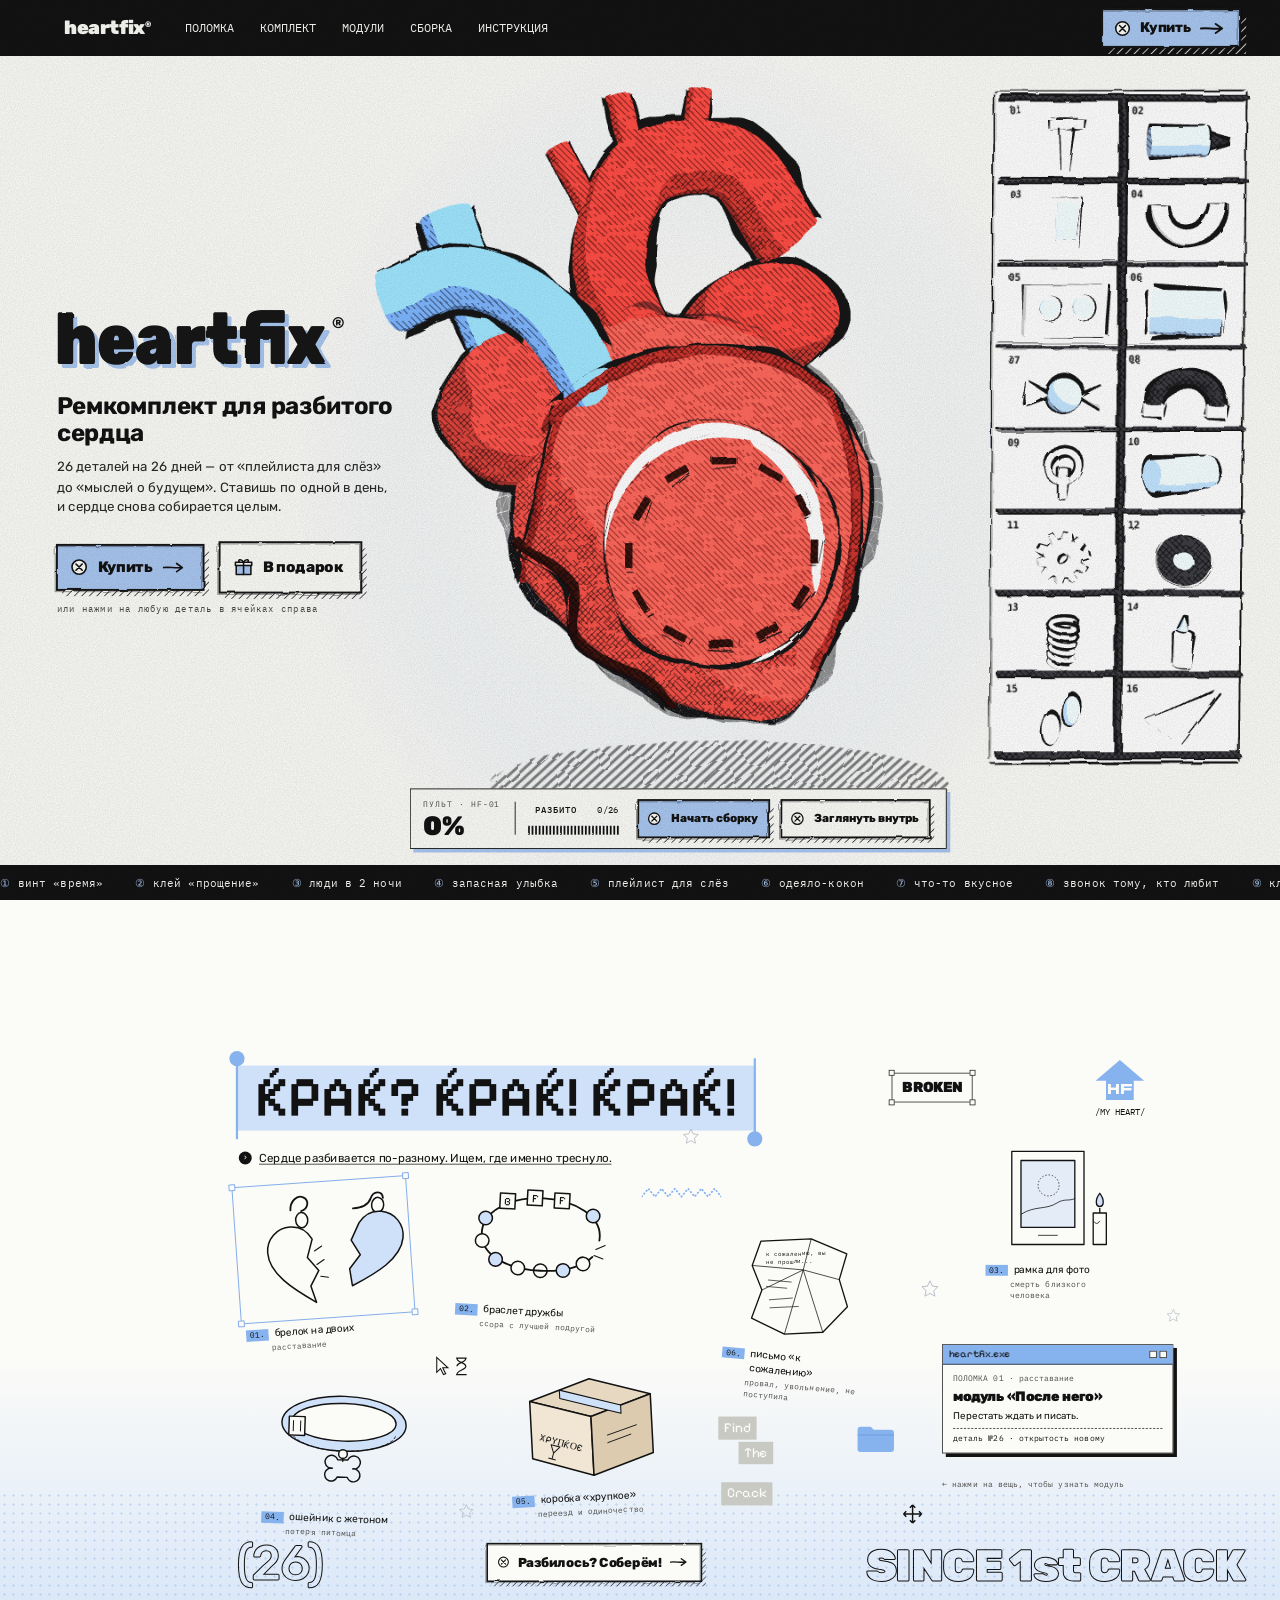
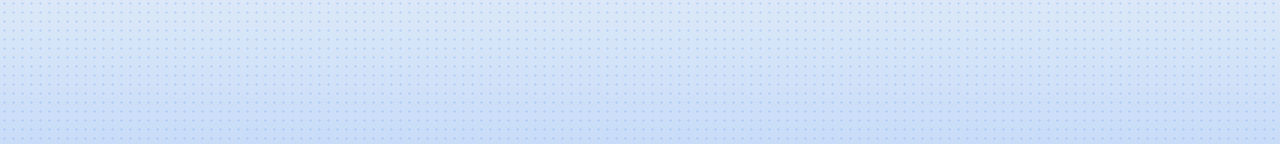
==== index.html @ 94ce7b23 "1 экран | 1.0 правки" ====
<!doctype html>
<html lang="ru">
<head>
<meta charset="utf-8">
<meta name="viewport" content="width=device-width, initial-scale=1">
<title>heartfix HF-01 — ремкомплект для разбитого сердца</title>
<meta name="description" content="heartfix HF-01 — ремкомплект для разбитого сердца: 26 деталей на 26 дней.">
<link rel="preconnect" href="https://fonts.googleapis.com">
<link href="https://fonts.googleapis.com/css2?family=Dela+Gothic+One&family=Rubik:wght@400;500;700;800;900&family=Pixelify+Sans:wght@400;600&family=IBM+Plex+Mono:ital,wght@0,400;0,500;1,400&family=Inter+Tight:wght@400;500;600&family=Caveat:wght@600&display=swap" rel="stylesheet">
<link rel="stylesheet" href="css/style.css">
</head>
<body>
<div id="app">
<div id="hf-root" style="background:#A9C7F1;color:#121212;font-family:'Rubik',system-ui,sans-serif;font-size:15px;line-height:1.45;position:relative">
<svg width="0" height="0" style="position:absolute" aria-hidden="true"><defs><pattern id="hatchB" width="6" height="6" patternUnits="userSpaceOnUse" patternTransform="rotate(45)"><path d="M0 0 V6" stroke="#121212" stroke-width="1.6"/></pattern><pattern id="hatchW" width="6" height="6" patternUnits="userSpaceOnUse" patternTransform="rotate(45)"><path d="M0 0 V6" stroke="#FBFBF8" stroke-width="1.6"/></pattern><filter id="wobB" x="-10%" y="-30%" width="120%" height="160%"><feTurbulence type="fractalNoise" baseFrequency=".05" numOctaves="2" seed="3"/><feDisplacementMap in="SourceGraphic" scale="3"/></filter><filter id="wobC" x="-10%" y="-30%" width="120%" height="160%"><feTurbulence type="fractalNoise" baseFrequency=".06" numOctaves="2" seed="11"/><feDisplacementMap in="SourceGraphic" scale="4"/></filter></defs></svg>

<svg style="position:fixed;inset:0;width:100%;height:100%;pointer-events:none;z-index:60;mix-blend-mode:multiply;opacity:.13" aria-hidden="true"><filter id="grain"><feTurbulence type="fractalNoise" baseFrequency=".85" numOctaves="3" stitchTiles="stitch"/><feColorMatrix values="0 0 0 0 0  0 0 0 0 0  0 0 0 0 0  0 0 0 .9 0"/></filter><rect width="100%" height="100%" filter="url(#grain)"/></svg>

<div class="wheel" data-bt-style="[[wheelBox]]">
<div style="position:absolute;left:-88px;top:102px;width:176px;height:176px;border-radius:50%;border:1.5px solid #121212;background:#FBFBF8"></div>
<div class="dg" style="position:absolute;left:0;top:102px;width:88px;height:176px;display:flex;align-items:center;justify-content:center;font-size:38px;letter-spacing:-0.03em"><span data-text="curNum"></span></div>
<template data-for="wheel" data-as="w"><a class="wl" data-bt-href="[[w.href]]" data-bt-style="[[w.style]]"><span data-text="w.label"></span></a></template>
</div>

<div>

<header style="position:sticky;top:0;z-index:40;background:#121212;color:#FBFBF8;height:56px">
<div style="padding:0 40px 0 64px;height:56px;display:flex;align-items:center;gap:34px" class="mono">
<a href="#ch-00" class="dg" style="color:#FBFBF8;font-size:19px;text-decoration:none;letter-spacing:-0.02em">heartfix<sup style="font-size:8px">®</sup></a>
<nav style="display:flex;gap:26px;flex-wrap:wrap;flex:1;font-size:12px;text-transform:uppercase">
<a href="#ch-01" style="color:#FBFBF8;text-decoration:none">Поломка</a><a href="#ch-01" style="color:#FBFBF8;text-decoration:none">Комплект</a><a href="#ch-01" style="color:#FBFBF8;text-decoration:none">Модули</a><a href="#ch-01" style="color:#FBFBF8;text-decoration:none">Сборка</a><a href="#ch-01" style="color:#FBFBF8;text-decoration:none">Инструкция</a>
</nav>
<a href="#ch-00" class="sk" style="padding:7px 16px 7px 12px;font-size:14px;min-height:38px;gap:9px"><svg class="bg" aria-hidden="true"><rect class="shd" x="6" y="7" width="100%" height="100%" fill="url(#hatchW)"/><rect x="0" y="0" width="100%" height="100%" fill="#A9C7F1" stroke="#121212" stroke-width="2.2" filter="url(#wobB)"/><rect x="-2" y="2" width="100%" height="100%" fill="none" stroke="#121212" stroke-width="1" opacity=".45" filter="url(#wobC)"/></svg><svg class="scr" viewBox="0 0 20 20" width="17" height="17" aria-hidden="true"><circle cx="10" cy="10" r="8" fill="#FBFBF8" stroke="#121212" stroke-width="1.8"/><path d="M6.5 6.5 L13.5 13.5 M13.5 6.5 L6.5 13.5" stroke="#121212" stroke-width="1.8" stroke-linecap="round"/></svg><span>Купить</span><svg class="ar" viewBox="0 0 26 14" width="24" height="13" aria-hidden="true"><path d="M1 7 C8 6 15 8 23 7 M17 2 L24 7 L17 12" fill="none" stroke="#121212" stroke-width="2" stroke-linecap="round" stroke-linejoin="round"/></svg></a>
</div>
</header>

<section id="ch-00" data-bt-style="[[heroStyle]]">
<div data-bt-style="[[stageStyle]]">
<div data-bt-style="[[boxStyle]]">
<div data-bt-style="[[sheetStyle]]">
<div style="position:absolute;inset:0;background:radial-gradient(ellipse 30% 52% at 53% 50%,rgba(169,199,241,.35),rgba(169,199,241,0) 100%);pointer-events:none" aria-hidden="true"></div>
<div style="position:absolute;inset:0;background-image:radial-gradient(rgba(110,159,230,.3) 1px,transparent 1.3px);background-size:10px 10px;-webkit-mask-image:radial-gradient(ellipse 26% 42% at 53% 48%,#000,transparent);mask-image:radial-gradient(ellipse 26% 42% at 53% 48%,#000,transparent);pointer-events:none" aria-hidden="true"></div>




<div style="position:absolute;inset:0;background:radial-gradient(ellipse 26% 44% at 53% 48%,rgba(251,251,248,1) 0%,rgba(251,251,248,.9) 50%,rgba(251,251,248,0) 100%);pointer-events:none;z-index:1" aria-hidden="true"></div>
<svg width="0" height="0" style="position:absolute" aria-hidden="true"><filter id="wob3"><feTurbulence type="fractalNoise" baseFrequency=".03" numOctaves="2" seed="7"/><feDisplacementMap in="SourceGraphic" scale="4"/></filter></svg>
<canvas id="hf3d" role="img" aria-label="3D-модель сердца heartfix в стиле карандашного скетча: при прокрутке части и детали собираются в целое сердце" data-bt-style="[[canvasStyle]]"></canvas>


<div data-bt-style="[[leftStyle]]">
<svg class="beatw" viewBox="0 0 430 104" style="display:block;width:340px;height:82px;overflow:visible;margin-left:-3px" role="img" aria-label="heartfix">
<defs><filter id="boil" x="-6%" y="-25%" width="112%" height="150%"><feTurbulence type="fractalNoise" baseFrequency=".035" numOctaves="2" seed="1"><animate attributeName="seed" values="1;4;7;2;9" dur=".72s" calcMode="discrete" repeatCount="indefinite"/></feTurbulence><feDisplacementMap in="SourceGraphic" scale="3"/></filter></defs>
<g filter="url(#boil)">
<text x="6" y="92" textLength="388" lengthAdjust="spacingAndGlyphs" font-family="Rubik" font-weight="900" font-size="104" fill="#A9C7F1">heartfix</text>
<text x="0" y="86" textLength="388" lengthAdjust="spacingAndGlyphs" font-family="Rubik" font-weight="900" font-size="104" fill="#121212">heartfix</text>
<text x="396" y="34" font-family="Rubik" font-weight="700" font-size="22" fill="#121212">®</text>
</g>
</svg>
<h1 style="margin:18px 0 0;font-family:'Rubik',sans-serif;font-weight:700;font-size:27px;line-height:1.12;letter-spacing:-0.02em">Ремкомплект для&nbsp;разбитого сердца</h1>
<p style="margin:12px 0 0;font-family:'Rubik',sans-serif;font-weight:400;font-size:15px;line-height:1.5;color:#2A2A28;max-width:380px">26 деталей на&nbsp;26&nbsp;дней&nbsp;— от&nbsp;«плейлиста для&nbsp;слёз» до&nbsp;«мыслей о&nbsp;будущем». Ставишь по&nbsp;одной в&nbsp;день, и&nbsp;сердце снова собирается целым.</p>
<div style="margin-top:28px;display:flex;flex-direction:column;align-items:flex-start;gap:12px"><div style="display:flex;gap:18px;align-items:center"><a href="#ch-01" class="sk" style="font-size:17px;padding:13px 22px 13px 15px;gap:11px"><svg class="bg" aria-hidden="true"><rect class="shd" x="6" y="7" width="100%" height="100%" fill="url(#hatchB)"/><rect x="0" y="0" width="100%" height="100%" fill="#A9C7F1" stroke="#121212" stroke-width="2.2" filter="url(#wobB)"/><rect x="-2" y="2" width="100%" height="100%" fill="none" stroke="#121212" stroke-width="1" opacity=".45" filter="url(#wobC)"/></svg><svg class="scr" viewBox="0 0 20 20" width="20" height="20" aria-hidden="true"><circle cx="10" cy="10" r="8" fill="#FBFBF8" stroke="#121212" stroke-width="1.8"/><path d="M6.5 6.5 L13.5 13.5 M13.5 6.5 L6.5 13.5" stroke="#121212" stroke-width="1.8" stroke-linecap="round"/></svg><span>Купить</span><svg class="ar" viewBox="0 0 26 14" width="24" height="13" aria-hidden="true"><path d="M1 7 C8 6 15 8 23 7 M17 2 L24 7 L17 12" fill="none" stroke="#121212" stroke-width="2" stroke-linecap="round" stroke-linejoin="round"/></svg></a><a href="#ch-10" class="sk" style="font-size:17px;padding:16px 20px 16px 16px;gap:11px"><svg class="bg" aria-hidden="true"><rect class="shd" x="6" y="7" width="100%" height="100%" fill="url(#hatchB)"/><rect x="0" y="0" width="100%" height="100%" fill="#FBFBF8" stroke="#121212" stroke-width="2.2" filter="url(#wobB)"/><rect x="-2" y="2" width="100%" height="100%" fill="none" stroke="#121212" stroke-width="1" opacity=".45" filter="url(#wobC)"/></svg><svg viewBox="0 0 24 24" width="22" height="22" fill="none" stroke="#121212" stroke-width="1.9" stroke-linejoin="round" stroke-linecap="round" aria-hidden="true"><rect x="3" y="9" width="18" height="12" fill="#A9C7F1"/><rect x="2" y="6" width="20" height="4" fill="#FBFBF8"/><path d="M12 6 V21"/><path d="M12 6 C9 1 4 3 7 6 M12 6 C15 1 20 3 17 6"/></svg><span>В&nbsp;подарок</span></a></div><span class="mono" style="font-size:10.5px;color:#4C4C47">или нажми на&nbsp;любую деталь в&nbsp;ячейках справа</span></div>
</div>

<div data-bt-style="[[barPos]]">
<div style="display:flex;flex-direction:column;gap:2px;min-width:84px"><span class="mono" style="font-size:9.5px;letter-spacing:.07em;text-transform:uppercase;color:#4C4C47">пульт · HF-01</span><span style="font-family:'Rubik',sans-serif;font-weight:900;font-size:30px;line-height:1;letter-spacing:-0.03em"><span data-text="pct"></span></span></div>
<div style="display:flex;flex-direction:column;gap:6px;padding-left:14px;border-left:1.3px solid #121212"><div style="display:flex;justify-content:space-between;align-items:center;gap:10px"><span class="mono" data-bt-style="[[stWord]];font-size:10px"><span data-text="status"></span></span><span class="mono" style="font-size:10px"><span data-text="count"></span>/26</span></div><div style="display:flex;gap:2px"><template data-for="segs" data-as="g"><span data-bt-style="[[g]]"></span></template></div></div>
<div style="display:flex;gap:14px;padding-left:6px"><template data-if="showAsm"><button class="sk" data-bt-onclick="[[toggleAsm]]" style="border:0;background:none;font-size:13px;padding:8px 12px 8px 10px;min-height:42px;white-space:nowrap;"><svg class="bg" aria-hidden="true"><rect class="shd" x="5" y="6" width="100%" height="100%" fill="url(#hatchB)"/><rect x="0" y="0" width="100%" height="100%" fill="#A9C7F1" stroke="#121212" stroke-width="2" filter="url(#wobB)"/><rect x="-2" y="2" width="100%" height="100%" fill="none" stroke="#121212" stroke-width="1" opacity=".45" filter="url(#wobC)"/></svg><svg class="scr" viewBox="0 0 20 20" width="16" height="16" aria-hidden="true"><circle cx="10" cy="10" r="8" fill="#FBFBF8" stroke="#121212" stroke-width="1.8"/><path d="M6.5 6.5 L13.5 13.5 M13.5 6.5 L6.5 13.5" stroke="#121212" stroke-width="1.8" stroke-linecap="round"/></svg><span><span data-text="asmLabel"></span></span></button></template><button class="sk" data-bt-onclick="[[toggleInsp]]" style="border:0;background:none;font-size:13px;padding:8px 12px 8px 10px;min-height:42px;white-space:nowrap;"><svg class="bg" aria-hidden="true"><rect class="shd" x="5" y="6" width="100%" height="100%" fill="url(#hatchB)"/><rect x="0" y="0" width="100%" height="100%" fill="#FBFBF8" stroke="#121212" stroke-width="2" filter="url(#wobB)"/><rect x="-2" y="2" width="100%" height="100%" fill="none" stroke="#121212" stroke-width="1" opacity=".45" filter="url(#wobC)"/></svg><svg class="scr" viewBox="0 0 20 20" width="16" height="16" aria-hidden="true"><circle cx="10" cy="10" r="8" fill="#FBFBF8" stroke="#121212" stroke-width="1.8"/><path d="M6.5 6.5 L13.5 13.5 M13.5 6.5 L6.5 13.5" stroke="#121212" stroke-width="1.8" stroke-linecap="round"/></svg><span><span data-text="inspLabel"></span></span></button></div>
</div>

<div data-bt-style="[[popStyle]]" role="dialog" data-bt-aria-label="Деталь [[sel.n]]">
<div style="display:flex;justify-content:space-between;align-items:center;background:#A9C7F1;border-bottom:1.5px solid #121212;padding:5px 6px 5px 12px">
<span class="mono" style="font-size:11px;letter-spacing:.04em">heartfix.exe — деталь <span data-text="sel.n"></span></span>
<button data-bt-onclick="[[closePop]]" aria-label="Закрыть окно" style="width:30px;height:30px;border:1.5px solid #121212;background:#FBFBF8;font-family:'IBM Plex Mono',monospace;font-size:15px;line-height:1;cursor:pointer;color:#121212">✕</button>
</div>
<div style="position:relative;height:230px;background:#F1F4FA;background-image:linear-gradient(#DCE5F3 1px,transparent 1px),linear-gradient(90deg,#DCE5F3 1px,transparent 1px);background-size:16px 16px;border-bottom:1.5px solid #121212">
<canvas id="hfPart" role="img" data-bt-aria-label="[[sel.name]]" style="position:absolute;inset:0;width:100%;height:100%;filter:url(#wob3)"></canvas>
<span class="mono" style="position:absolute;left:10px;bottom:8px;font-size:10px;color:#4C4C47">fig. <span data-text="sel.n"></span></span>
</div>
<div style="padding:14px 16px 16px">
<div style="font-family:'Rubik',sans-serif;font-weight:800;font-size:24px;line-height:1.08;letter-spacing:-0.02em"><span data-text="sel.name"></span></div>
<p style="margin:8px 0 0;font-family:'Rubik',sans-serif;font-size:15px;line-height:1.45"><span data-text="sel.does"></span></p>
<div class="mono" style="margin-top:10px;font-size:11px;color:#4C4C47">→ <span data-text="sel.note"></span></div>
</div>
</div>

<div style="position:absolute;left:0;right:0;bottom:0;height:40px;background:#121212;overflow:hidden;z-index:5" aria-hidden="true">
<div class="tick mono" style="display:flex;gap:36px;white-space:nowrap;color:#FBFBF8;font-size:12.5px;line-height:40px;width:max-content">
<template data-for="ticker" data-as="m"><span><span style="color:#A9C7F1"><span data-text="m.n"></span></span> <span data-text="m.t"></span></span></template>
</div>
</div>
</div>
</div>
</div>
</section>

<section id="ch-01" data-bt-style="[[c1Section]]">
<div style="position:absolute;left:0;right:0;bottom:0;height:45%;background:linear-gradient(180deg,rgba(169,199,241,0),#C8DCF8);pointer-events:none" aria-hidden="true"></div>
<div style="position:absolute;left:0;right:0;bottom:0;height:30%;background-image:radial-gradient(#86B2EE 1px,transparent 1.3px);background-size:9px 9px;opacity:.35;pointer-events:none" aria-hidden="true"></div>
<div data-bt-style="[[c1Box]]">
<div data-bt-style="[[c1Inner]]">

<div data-rv="t" data-bt-class="[[rvT]]" style="position:absolute;left:22px;top:34px;padding:4px 26px 8px;background:#CFE0F9">
<span style="position:absolute;left:0;top:-10px;bottom:-12px;width:3px;background:#86B2EE" aria-hidden="true"></span><span style="position:absolute;left:-9px;top:-20px;width:21px;height:21px;border-radius:50%;background:#86B2EE" aria-hidden="true"></span>
<span style="position:absolute;right:0;top:-10px;bottom:-12px;width:3px;background:#86B2EE" aria-hidden="true"></span><span style="position:absolute;right:-9px;bottom:-22px;width:21px;height:21px;border-radius:50%;background:#86B2EE" aria-hidden="true"></span>
<h2 class="px" style="margin:0;font-weight:600;font-size:78px;line-height:1;letter-spacing:-0.01em;white-space:nowrap">КРАК? КРАК! КРАК!</h2>
</div>
<div data-rv="s" data-bt-class="[[rvS]]" style="position:absolute;left:26px;top:150px;display:flex;align-items:center;gap:10px">
<span style="width:18px;height:18px;border-radius:50%;background:#121212;color:#FBFBF8;display:flex;align-items:center;justify-content:center;font-size:11px" aria-hidden="true">›</span>
<span style="text-decoration:underline;text-underline-offset:3px;font-size:16px">Сердце разбивается по-разному. Ищем, где именно треснуло.</span>
</div>

<div style="position:absolute;left:930px;top:44px;border:1.5px solid #121212;padding:5px 14px;background:#FBFBF8" aria-hidden="true"><span class="dg" style="font-size:20px">BROKEN</span><span style="position:absolute;left:-5px;top:-5px;width:8px;height:8px;border:1.4px solid #121212;background:#FBFBF8"></span><span style="position:absolute;right:-5px;top:-5px;width:8px;height:8px;border:1.4px solid #121212;background:#FBFBF8"></span><span style="position:absolute;left:-5px;bottom:-5px;width:8px;height:8px;border:1.4px solid #121212;background:#FBFBF8"></span><span style="position:absolute;right:-5px;bottom:-5px;width:8px;height:8px;border:1.4px solid #121212;background:#FBFBF8"></span></div>
<div style="position:absolute;left:1210px;top:24px;display:flex;flex-direction:column;align-items:center;gap:6px" aria-hidden="true"><svg viewBox="0 0 60 50" width="72" height="60"><path d="M30 2 L58 26 H46 V48 H14 V26 H2 Z" fill="#86B2EE"/><text x="30" y="41" text-anchor="middle" font-family="Dela Gothic One" font-size="16" fill="#FBFBF8">HF</text></svg><span class="mono" style="font-size:12px">/MY HEART/</span></div>

<div class="px" style="position:absolute;left:690px;top:520px;display:flex;flex-direction:column;align-items:flex-start;gap:3px;font-size:19px;color:#FBFBF8" aria-hidden="true"><span style="background:#C9C9C4;padding:2px 8px">Find</span><span style="background:#C9C9C4;padding:2px 8px;margin-left:28px">The</span><span style="background:#C9C9C4;padding:2px 8px;margin-left:4px;margin-top:22px">Crack</span></div>
<svg viewBox="0 0 60 28" width="62" height="29" style="position:absolute;left:296px;top:436px" aria-hidden="true"><path d="M4 2 L4 22 L9 17 L13 25 L16 24 L12 16 L19 16 Z" fill="#FBFBF8" stroke="#121212" stroke-width="1.4"/><path d="M30 3h14M30 25h14M31 3c0 6 12 6 12 11s-12 5-12 11M43 3c0 6-12 6-12 11" stroke="#121212" stroke-width="1.6" fill="none"/></svg>
<svg viewBox="0 0 120 20" width="110" height="20" style="position:absolute;left:584px;top:200px" aria-hidden="true"><path d="M0 16 L10 4 L20 16 L30 4 L40 16 L50 4 L60 16 L70 4 L80 16 L90 4 L100 16 L110 4 L120 16" fill="none" stroke="#86B2EE" stroke-width="2.6" stroke-dasharray="1 4.5" stroke-linecap="round"/></svg>
<svg viewBox="0 0 24 24" width="30" height="30" style="position:absolute;left:944px;top:640px" fill="none" stroke="#121212" stroke-width="1.6" aria-hidden="true"><path d="M12 2v20M2 12h20M12 2l-3 3M12 2l3 3M12 22l-3-3M12 22l3-3M2 12l3-3M2 12l3 3M22 12l-3-3M22 12l-3 3"/></svg>
<svg viewBox="0 0 40 30" width="56" height="42" style="position:absolute;left:880px;top:530px" aria-hidden="true"><path d="M2 6 C2 4 3 3 5 3 H15 L18 6 H35 C37 6 38 7 38 9 V25 C38 27 37 28 35 28 H5 C3 28 2 27 2 25 Z" fill="#86B2EE"/><path d="M2 11 H38" stroke="#6E9FE6"/></svg>
<svg viewBox="0 0 24 24" width="24" height="24" style="position:absolute;left:640px;top:120px" fill="none" stroke="#B5BBC5" stroke-width="1.2" aria-hidden="true"><path d="M12 2l3 6.6 7.2.9-5.3 4.9 1.4 7.1L12 18l-6.3 3.5 1.4-7.1L1.8 9.5 9 8.6z"/></svg>
<svg viewBox="0 0 24 24" width="26" height="26" style="position:absolute;left:970px;top:330px" fill="none" stroke="#B5BBC5" stroke-width="1.2" aria-hidden="true"><path d="M12 2l3 6.6 7.2.9-5.3 4.9 1.4 7.1L12 18l-6.3 3.5 1.4-7.1L1.8 9.5 9 8.6z"/></svg>
<svg viewBox="0 0 24 24" width="20" height="20" style="position:absolute;left:1310px;top:370px" fill="none" stroke="#B5BBC5" stroke-width="1.2" aria-hidden="true"><path d="M12 2l3 6.6 7.2.9-5.3 4.9 1.4 7.1L12 18l-6.3 3.5 1.4-7.1L1.8 9.5 9 8.6z"/></svg>
<svg viewBox="0 0 24 24" width="22" height="22" style="position:absolute;left:330px;top:640px" fill="none" stroke="#B5BBC5" stroke-width="1.2" aria-hidden="true"><path d="M12 2l3 6.6 7.2.9-5.3 4.9 1.4 7.1L12 18l-6.3 3.5 1.4-7.1L1.8 9.5 9 8.6z"/></svg>

<template data-for="objs" data-as="o">
<button data-bt-data-rv="[[o.key]]" data-bt-class="[[o.cls]]" data-bt-onclick="[[o.pick]]" data-bt-aria-pressed="[[o.sel]]" data-bt-aria-label="[[o.aria]]" data-bt-style="[[o.style]]">
<div style="position:relative">
<template data-if="o.is1"><svg viewBox="0 0 220 170" style="width:100%;height:auto;display:block" fill="none" stroke="#121212" stroke-width="2" stroke-linejoin="round" stroke-linecap="round" aria-hidden="true"><g filter="url(#wob)"><path d="M70 30 C70 18 80 10 88 14 M88 14 C96 18 94 30 84 32" stroke-width="2.4"/><ellipse cx="84" cy="44" rx="8" ry="10" fill="#FBFBF8"/><path d="M96 70 C90 58 80 52 68 52 C50 52 36 66 36 84 C36 112 66 134 96 154 L90 132 L102 112 L88 94 Z" fill="#FBFBF8"/><path d="M42 92 C46 120 70 136 92 148 L88 132 L96 116 Z" fill="url(#ht)" stroke="none" opacity=".5"/><path d="M50 72 C56 62 66 58 76 60" stroke="#FBFBF8" stroke-width="5"/><g transform="translate(26,-14) rotate(10 150 100)"><path d="M118 52 C130 50 138 44 140 36 M140 36 C142 26 154 24 156 34" stroke-width="2.4"/><ellipse cx="150" cy="44" rx="8" ry="10" fill="#FBFBF8"/><path d="M128 70 C134 58 144 52 156 52 C174 52 188 66 188 84 C188 112 158 134 128 154 L122 132 L134 112 L120 94 Z" fill="#CFE0F9"/></g><path d="M100 104 L110 98 M104 120 L114 122 M98 86 L108 80" stroke-width="1.4"/></g></svg></template>
<template data-if="o.is2"><svg viewBox="0 0 220 170" style="width:100%;height:auto;display:block" fill="none" stroke="#121212" stroke-width="2" stroke-linejoin="round" stroke-linecap="round" aria-hidden="true"><g filter="url(#wob)"><path d="M186 92 C190 60 150 40 110 40 C64 40 28 62 30 92 C32 120 66 136 110 136 C140 136 166 128 178 114" stroke-width="2.4"/><path d="M182 104 L194 98 M180 112 L192 116" stroke-width="1.4"/><circle cx="34" cy="70" r="9" fill="#CFE0F9"/><circle cx="31" cy="100" r="9" fill="#FBFBF8"/><circle cx="50" cy="124" r="9" fill="#CFE0F9"/><circle cx="80" cy="134" r="9" fill="#FBFBF8"/><circle cx="140" cy="134" r="9" fill="#CFE0F9"/><circle cx="166" cy="124" r="9" fill="#FBFBF8"/><circle cx="176" cy="60" r="9" fill="#CFE0F9"/><rect x="52" y="36" width="20" height="20" fill="#FBFBF8"/><rect x="88" y="30" width="20" height="20" fill="#FBFBF8"/><rect x="124" y="32" width="20" height="20" fill="#FBFBF8"/><text x="57" y="51" font-family="Pixelify Sans" font-size="15" fill="#121212" stroke="none">B</text><text x="94" y="45" font-family="Pixelify Sans" font-size="15" fill="#121212" stroke="none">F</text><text x="130" y="47" font-family="Pixelify Sans" font-size="15" fill="#121212" stroke="none">F</text><circle cx="110" cy="136" r="9" fill="url(#ht)"/></g></svg></template>
<template data-if="o.is3"><svg viewBox="0 0 220 170" style="width:100%;height:auto;display:block" fill="none" stroke="#121212" stroke-width="2" stroke-linejoin="round" aria-hidden="true"><g filter="url(#wob)"><rect x="40" y="14" width="110" height="142" fill="#FBFBF8"/><rect x="54" y="28" width="82" height="102" fill="#E4ECF8"/><path d="M54 110 C76 96 92 104 110 92 C120 86 128 90 136 86" stroke-width="1.2"/><circle cx="96" cy="66" r="16" stroke-width="1.2" stroke-dasharray="2 3"/><path d="M80 142 H110" stroke-width="1.2"/><rect x="164" y="108" width="20" height="48" fill="#FBFBF8"/><path d="M174 108 V100"/><path d="M174 78 C182 88 180 98 174 98 C168 98 166 88 174 78 Z" fill="#CFE0F9"/><path d="M164 120 Q170 128 174 120" stroke-width="1.2"/></g></svg></template>
<template data-if="o.is4"><svg viewBox="0 0 220 170" style="width:100%;height:auto;display:block" fill="none" stroke="#121212" stroke-width="2" stroke-linejoin="round" stroke-linecap="round" aria-hidden="true"><g filter="url(#wob)"><ellipse cx="110" cy="60" rx="86" ry="38" fill="#CFE0F9"/><ellipse cx="110" cy="58" rx="72" ry="26" fill="#FBFBF8"/><path d="M38 74 C40 86 70 98 110 98 C150 98 180 86 182 74" stroke-width="1.2" stroke-dasharray="3 4"/><rect x="34" y="52" width="22" height="26" fill="#FBFBF8"/><path d="M40 58 V72 M50 58 V72" stroke-width="1.4"/><circle cx="110" cy="102" r="6" fill="#FBFBF8"/><path d="M96 122 a9 9 0 1 1 7 -12 h14 a9 9 0 1 1 7 12 a9 9 0 1 1 -7 12 h-14 a9 9 0 1 1 -7 -12 z" fill="url(#ht)"/><path d="M110 108 V112"/></g></svg></template>
<template data-if="o.is5"><svg viewBox="0 0 220 170" style="width:100%;height:auto;display:block" fill="none" stroke="#121212" stroke-width="2" stroke-linejoin="round" aria-hidden="true"><g filter="url(#wob)"><path d="M30 60 L110 34 L190 58 L110 84 Z" fill="#E7D9C1"/><path d="M30 60 V136 L110 162 V84 Z" fill="#F1E6D3"/><path d="M110 84 V162 L190 136 V58 Z" fill="#DCCBAE"/><path d="M70 47 L150 71 L150 82 L70 58 Z" fill="#CFE0F9" stroke-width="1.4"/><text x="40" y="112" font-family="Pixelify Sans" font-size="13" fill="#121212" stroke="none" transform="rotate(18 40 112)">ХРУПКОЕ</text><path d="M58 130 L64 120 H52 Z M58 130 V138 M53 138 H63" stroke-width="1.3" transform="rotate(18 58 130)"/><path d="M130 110 L170 98 M130 120 L162 110" stroke-width="1.2"/></g></svg></template>
<template data-if="o.is6"><svg viewBox="0 0 220 170" style="width:100%;height:auto;display:block" fill="none" stroke="#121212" stroke-width="2" stroke-linejoin="round" aria-hidden="true"><g filter="url(#wob)"><path d="M44 22 L120 12 L176 30 L168 70 L184 110 L150 152 L92 160 L40 140 L52 96 L34 60 Z" fill="#FBFBF8"/><path d="M120 12 L112 60 L168 70 M112 60 L52 96 M112 60 L150 152 M112 60 L92 160 M34 60 L112 60" stroke-width="1.1"/><path d="M112 60 L168 70 L184 110 L150 152 Z" fill="url(#ht)" stroke="none" opacity=".35"/><text x="54" y="44" font-family="IBM Plex Mono" font-size="9" fill="#121212" stroke="none" transform="rotate(-6 54 44)">к сожалению, вы</text><text x="54" y="56" font-family="IBM Plex Mono" font-size="9" fill="#121212" stroke="none" transform="rotate(-6 54 56)">не прошли...</text><path d="M60 80 H96 M58 90 H90 M64 110 L100 104 M66 122 L110 116" stroke-width="1"/></g></svg></template>
<span class="hdl" style="position:absolute;inset:-6px;border:1.5px solid #5B92E6;pointer-events:none"></span><span class="hdl" style="position:absolute;left:-10px;top:-10px;width:9px;height:9px;background:#FBFBF8;border:1.5px solid #5B92E6"></span><span class="hdl" style="position:absolute;right:-10px;top:-10px;width:9px;height:9px;background:#FBFBF8;border:1.5px solid #5B92E6"></span><span class="hdl" style="position:absolute;left:-10px;bottom:-10px;width:9px;height:9px;background:#FBFBF8;border:1.5px solid #5B92E6"></span><span class="hdl" style="position:absolute;right:-10px;bottom:-10px;width:9px;height:9px;background:#FBFBF8;border:1.5px solid #5B92E6"></span>
</div>
<div style="display:flex;align-items:baseline;gap:8px;margin-top:12px"><span class="mono" style="background:#86B2EE;font-size:11px;padding:0 5px"><span data-text="o.n"></span>.</span><span style="font-size:14px"><span data-text="o.item"></span></span></div>
<div class="mono" style="font-size:11px;color:#4C4C47;margin:2px 0 0 34px"><span data-text="o.sit"></span></div>
</button>
</template>

<div style="position:absolute;left:1000px;top:420px;width:320px;border:1.5px solid #121212;background:#FBFBF8;box-shadow:5px 5px 0 #121212">
<div class="px" style="display:flex;justify-content:space-between;align-items:center;background:#86B2EE;border-bottom:1.5px solid #121212;padding:3px 8px;font-size:14px"><span>heartfix.exe</span><span style="display:flex;gap:4px"><span style="width:10px;height:10px;border:1.3px solid #121212;background:#FBFBF8"></span><span style="width:10px;height:10px;border:1.3px solid #121212;background:#FBFBF8"></span></span></div>
<div style="padding:12px 14px;display:flex;flex-direction:column;gap:7px">
<div class="mono" style="font-size:10.5px;color:#4C4C47">ПОЛОМКА <span data-text="cur.n"></span> · <span data-text="cur.sit"></span></div>
<div class="dg" style="font-size:19px;line-height:1.1">модуль <span data-text="cur.mod"></span></div>
<div style="font-size:13.5px;line-height:1.35"><span data-text="cur.goal"></span></div>
<div class="mono" style="font-size:10.5px;border-top:1px dashed #121212;padding-top:6px">деталь №26 · <span data-text="cur.fin"></span></div>
</div>
</div>
<div class="mono" style="position:absolute;left:1000px;top:606px;font-size:11px;color:#4C4C47">← нажми на вещь, чтобы узнать модуль</div>

<div data-rv="b" data-bt-class="[[rvB]]" style="position:absolute;left:22px;right:22px;top:690px;display:flex;justify-content:space-between;align-items:flex-end" aria-hidden="true">
<span class="outl" style="font-family:'Rubik',sans-serif;font-weight:500;font-size:68px;line-height:1;letter-spacing:-0.04em">(26)</span>
<span aria-hidden="true" class="sk" style="margin-bottom:10px;font-size:18px"><svg class="bg" aria-hidden="true"><rect class="shd" x="6" y="7" width="100%" height="100%" fill="url(#hatchB)"/><rect x="0" y="0" width="100%" height="100%" fill="#FBFBF8" stroke="#121212" stroke-width="2.2" filter="url(#wobB)"/><rect x="-2" y="2" width="100%" height="100%" fill="none" stroke="#121212" stroke-width="1" opacity=".45" filter="url(#wobC)"/></svg><svg class="scr" viewBox="0 0 20 20" width="17" height="17" aria-hidden="true"><circle cx="10" cy="10" r="8" fill="#FBFBF8" stroke="#121212" stroke-width="1.8"/><path d="M6.5 6.5 L13.5 13.5 M13.5 6.5 L6.5 13.5" stroke="#121212" stroke-width="1.8" stroke-linecap="round"/></svg><span>Разбилось? Соберём!</span><svg class="ar" viewBox="0 0 26 14" width="24" height="13" aria-hidden="true"><path d="M1 7 C8 6 15 8 23 7 M17 2 L24 7 L17 12" fill="none" stroke="#121212" stroke-width="2" stroke-linecap="round" stroke-linejoin="round"/></svg></span>
<span class="outl dg" style="font-size:62px;line-height:1;letter-spacing:-0.03em">SINCE 1st CRACK</span>
</div>

</div>
</div>
</section>

</div>
</div>
</div>
<script src="js/three.min.js"></script>
<script src="js/binder.js"></script>
<script src="js/main.js"></script>
</body>
</html>
---- css/style.css ----
/* heartfix HF-01 — стили лендинга */
body{margin:0;background:#A9C7F1}*{box-sizing:border-box}
a{color:#121212}a:hover{color:#2457C9}
.dg{font-family:'Rubik',sans-serif;font-weight:900;letter-spacing:-0.03em}.px{font-family:'Pixelify Sans',monospace}.mono{font-family:'IBM Plex Mono',monospace}
.rv{opacity:0;transform:translateY(24px) scale(.96);transition:opacity .7s ease,transform .7s cubic-bezier(.2,.9,.25,1.15)}.rv.in{opacity:1;transform:none}
.obj{cursor:pointer;background:none;border:0;padding:0;color:#121212;font:inherit;text-align:left}
.obj .hdl{opacity:0;transition:opacity .15s}.obj:hover .hdl,.obj.sel .hdl,.obj:focus-visible .hdl{opacity:1}
.wl{transition:top .6s cubic-bezier(.3,1.2,.4,1),left .6s cubic-bezier(.3,1.2,.4,1),opacity .5s,font-size .5s}
.part{transition:transform .2s linear,opacity .2s linear}
.tick{animation:tick 45s linear infinite}@keyframes tick{to{transform:translateX(-50%)}}
.bob{animation:bob 1.6s ease-in-out infinite}@keyframes bob{50%{transform:translateY(4px)}}
.sk{position:relative;isolation:isolate;display:inline-flex;align-items:center;gap:11px;padding:13px 20px 13px 14px;font-family:'Rubik','Arial Black',sans-serif;font-weight:800;font-size:16px;color:#121212!important;text-decoration:none;letter-spacing:-0.01em;min-height:46px;transition:transform .15s;cursor:pointer}
.sk .bg{position:absolute;left:0;top:0;width:100%;height:100%;overflow:visible;z-index:-1}.sk .shd{transition:transform .15s}
.sk:hover{transform:translate(3px,3px)}.sk:hover .shd{transform:translate(-3px,-3px)}.sk:active{transform:translate(6px,6px)}.sk:active .shd{transform:translate(-6px,-7px)}
.sk .bg rect:nth-child(2){transition:fill .18s}.sk:hover .bg rect:nth-child(2)[fill="#A9C7F1"]{fill:#86B2EE}.sk:hover .bg rect:nth-child(2)[fill="#FBFBF8"]{fill:#A9C7F1}
.sk:active .bg rect:nth-child(2){fill:#2B6BF0!important}.sk:active{color:#FBFBF8!important}.sk:active .ar path{stroke:#FBFBF8}
.sk>span{display:inline-block}.sk:hover>span{animation:skboil .43s steps(1) infinite}
@keyframes skboil{0%{transform:rotate(-1.6deg) translateY(0)}33%{transform:rotate(1.2deg) translateY(-1px)}66%{transform:rotate(-.4deg) translate(1px,1px)}}
@media (prefers-reduced-motion:reduce){.sk:hover>span{animation:none}}
.sk .scr,.sk .ar{transition:transform .3s}.sk:hover .scr{transform:rotate(90deg)}.sk:hover .ar{transform:translateX(4px)}
@keyframes beatw{0%,45%,100%{transform:scale(1)}8%{transform:scale(1.035)}16%{transform:scale(.995)}26%{transform:scale(1.022)}}.beatw{transform-origin:12% 70%;animation:beatw 1.5s ease-in-out infinite}
@keyframes crk{0%,100%{stroke-dashoffset:0}50%{stroke-dashoffset:30}}.crk{stroke-dasharray:180 14;animation:crk 3s ease-in-out infinite}
.outl{color:transparent;-webkit-text-stroke:1.4px #121212}
@media (max-width:1180px){.wheel{display:none!important}}
@media (prefers-reduced-motion:reduce){*{transition:none!important}.rv{opacity:1;transform:none}}
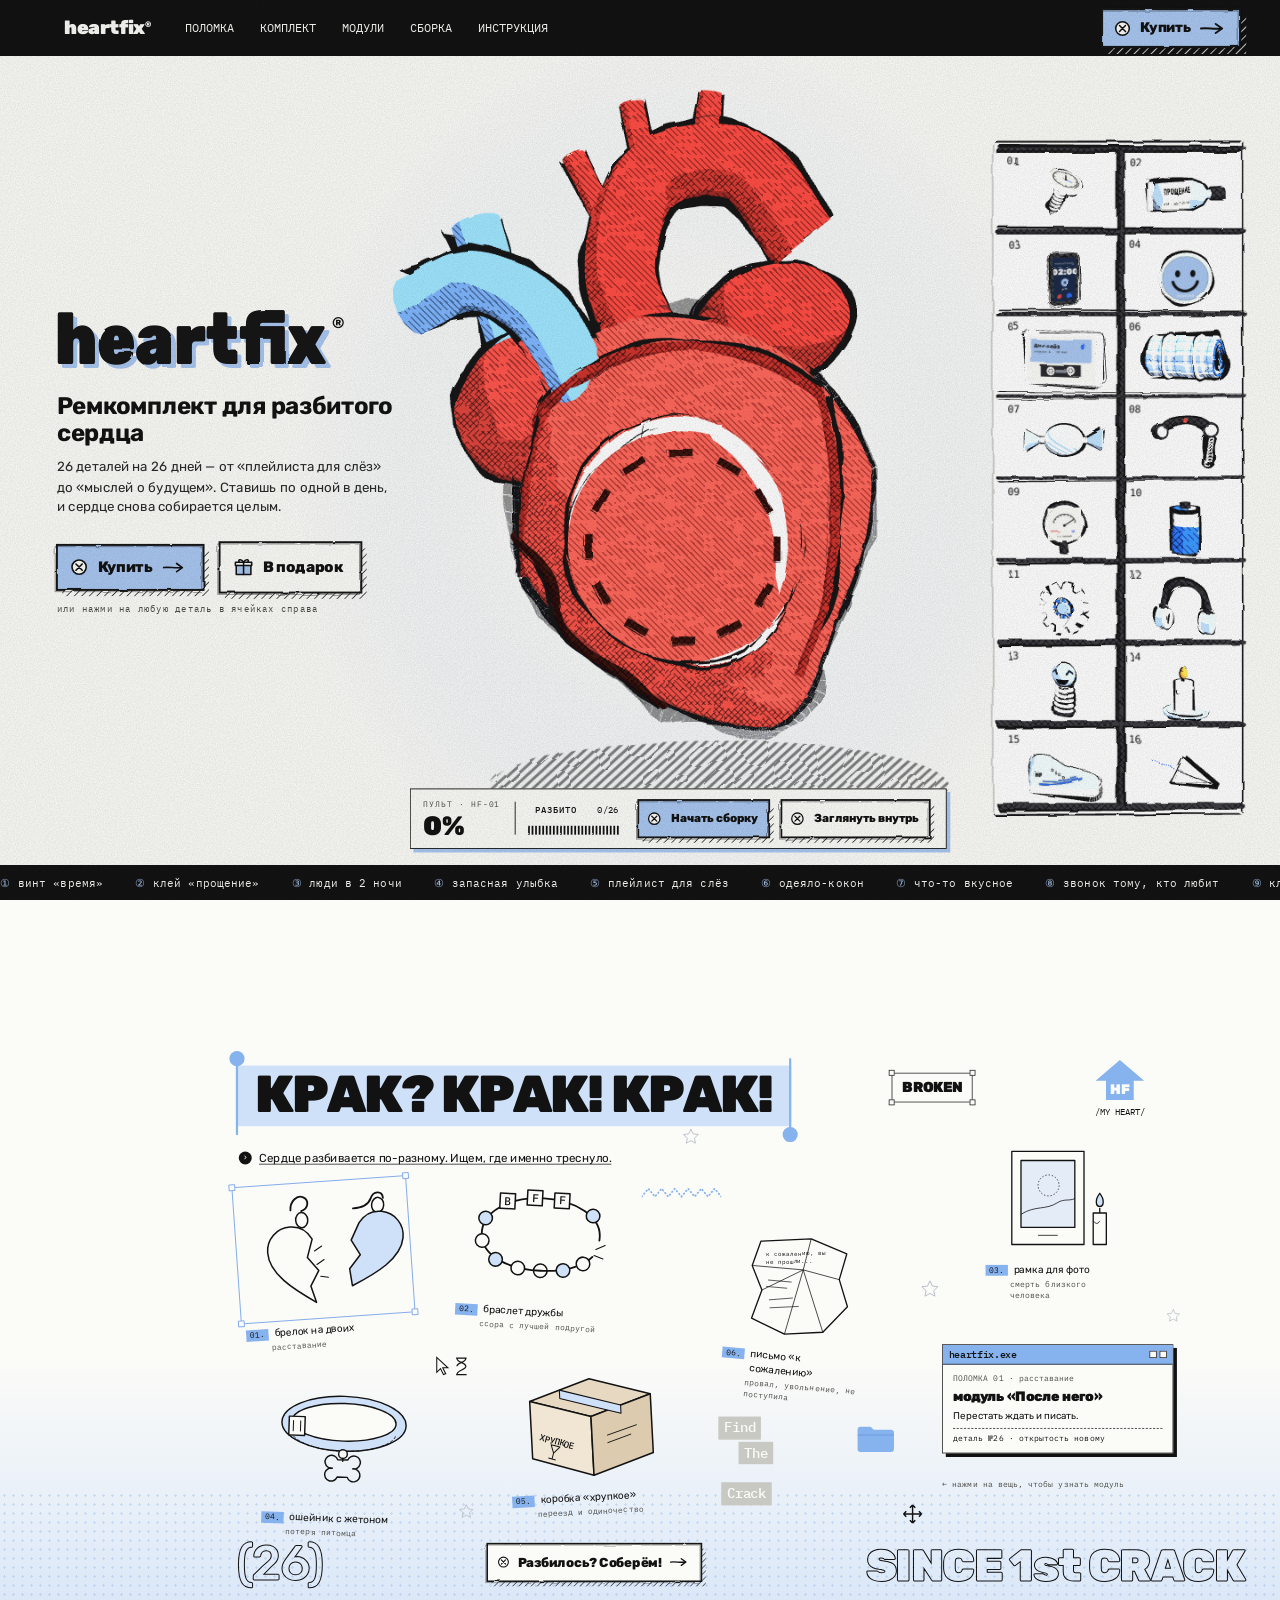
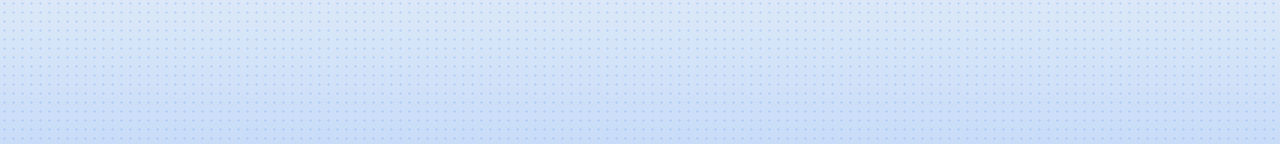
==== commit 0d1cfbf8: "1 экран | 1.2 правки" ====
--- a/index.html
+++ b/index.html
@@ -6,10 +6,72 @@
 <title>heartfix HF-01 — ремкомплект для разбитого сердца</title>
 <meta name="description" content="heartfix HF-01 — ремкомплект для разбитого сердца: 26 деталей на 26 дней.">
 <link rel="preconnect" href="https://fonts.googleapis.com">
-<link href="https://fonts.googleapis.com/css2?family=Dela+Gothic+One&family=Rubik:wght@400;500;700;800;900&family=Pixelify+Sans:wght@400;600&family=IBM+Plex+Mono:ital,wght@0,400;0,500;1,400&family=Inter+Tight:wght@400;500;600&family=Caveat:wght@600&display=swap" rel="stylesheet">
+<link href="https://fonts.googleapis.com/css2?family=Rubik:wght@400;500;700;800;900&family=IBM+Plex+Mono:ital,wght@0,400;0,500;1,400&display=swap" rel="stylesheet">
 <link rel="stylesheet" href="css/style.css">
 </head>
 <body>
+<div id="hf-loader" class="ld" role="status" aria-label="Загружаем heartfix">
+<div class="ld-fit">
+<div class="ld-msgs" aria-hidden="true">
+<div class="ld-msg" style="--d:.3s"><span class="ld-who">приёмная комиссия · 10:00</span>Вашей фамилии нет в&nbsp;списке зачисленных.</div>
+<div class="ld-msg" style="--d:1.8s"><span class="ld-who">лучшая подруга · 23:10</span>Не&nbsp;пиши мне больше. Мы&nbsp;не&nbsp;подруги.</div>
+<div class="ld-msg" style="--d:3.3s"><span class="ld-who">ветклиника · 14:05</span>Простите. Рыжика спасти не&nbsp;удалось.</div>
+<div class="ld-msg" style="--d:4.8s"><span class="ld-who">мама · 06:40</span>Бабушки больше нет.</div>
+<div class="ld-msg ld-last" style="--d:6.3s"><span class="ld-who">он · 02:14 · прочитано</span>Я&nbsp;тебя никогда не&nbsp;любил.</div>
+</div>
+<div class="ld-heart">
+<img class="ld-ghost" src="img/heart-whole.webp" alt="" width="320" height="411">
+<div class="ld-fill">
+<img class="ld-hl" src="img/heart-whole.webp" alt="" width="320" height="411">
+<img class="ld-hr" src="img/heart-whole.webp" alt="" width="320" height="411">
+</div>
+<svg class="ld-crack" viewBox="0 0 320 411" aria-hidden="true"><polyline pathLength="1" points="166,0 166,138 149,179 176,215 152,256 182,296 162,341 186,411" fill="none" stroke="#121212" stroke-width="3.4" stroke-linejoin="round" stroke-linecap="round"/></svg>
+<span class="ld-sh ld-sh1"></span><span class="ld-sh ld-sh2"></span><span class="ld-sh ld-sh3"></span>
+<div class="ld-level"><span class="ld-pct"></span></div>
+<div class="ld-krak">КРАК.</div>
+</div>
+<div class="ld-foot"><span>загрузка · HF-01</span><span class="ld-st"><i>сердце: разламывается…</i><b>сердце: разбито</b></span></div>
+</div>
+</div>
+<script>
+/* loading screen: cannot be skipped; stays until the page (three.js, fonts) is ready and the break has played.
+   Sound is on by default. Browsers keep audio muted until the visitor's first click or key press on the site,
+   so the context is created at once, resumed on the first gesture, and the crack plays whenever audio is allowed. */
+function hfCrack(ctx){
+  /* soft synthesized "crack": muffled snap with a gentle attack, a few quiet splinters and a soft low thud; no audio files */
+  var t=ctx.currentTime+0.02,out=ctx.createGain(),lp=ctx.createBiquadFilter();
+  out.gain.value=0.32;lp.type='lowpass';lp.frequency.value=2600;lp.Q.value=0.5;out.connect(lp);lp.connect(ctx.destination);
+  function noise(len){var n=Math.floor(ctx.sampleRate*len),b=ctx.createBuffer(1,n,ctx.sampleRate),d=b.getChannelData(0);for(var i=0;i<n;i++)d[i]=Math.random()*2-1;var s=ctx.createBufferSource();s.buffer=b;return s;}
+  function snap(at,len,freq,vol,att){var s=noise(len+0.05),f=ctx.createBiquadFilter(),g=ctx.createGain();
+    f.type='bandpass';f.frequency.value=freq;f.Q.value=0.7;
+    g.gain.setValueAtTime(0.0001,at);g.gain.exponentialRampToValueAtTime(vol,at+att);g.gain.exponentialRampToValueAtTime(0.0001,at+len);
+    s.connect(f);f.connect(g);g.connect(out);s.start(at);s.stop(at+len+0.05);}
+  snap(t,0.42,1100,0.8,0.025);
+  snap(t+0.12,0.3,1500,0.35,0.02);
+  for(var i=0;i<4;i++){snap(t+0.06+Math.random()*0.3,0.05,1800+Math.random()*900,0.12,0.008);}
+  var o=ctx.createOscillator(),og=ctx.createGain();o.type='sine';o.frequency.setValueAtTime(95,t);o.frequency.exponentialRampToValueAtTime(48,t+0.35);
+  og.gain.setValueAtTime(0.0001,t);og.gain.exponentialRampToValueAtTime(0.35,t+0.04);og.gain.exponentialRampToValueAtTime(0.0001,t+0.5);
+  o.connect(og);og.connect(out);o.start(t);o.stop(t+0.55);
+}
+(function(){
+  var L=document.getElementById('hf-loader');if(!L)return;
+  var de=document.documentElement;de.classList.add('ld-lock');
+  var rm=window.matchMedia&&matchMedia('(prefers-reduced-motion: reduce)').matches;
+  var MIN=rm?500:9200,t0=Date.now(),ready=false,fit=L.querySelector('.ld-fit');
+  function scale(){var k=Math.min(1,(window.innerWidth-32)/640,(window.innerHeight-60)/650);fit.style.setProperty('--k',Math.max(.4,k).toFixed(3));}
+  scale();window.addEventListener('resize',scale);
+  var AC=window.AudioContext||window.webkitAudioContext,ctx=null;
+  try{ctx=AC?new AC():null;if(ctx&&ctx.state!=='running')ctx.resume().catch(function(){});}catch(e){ctx=null;}
+  function unlock(){if(ctx&&ctx.state!=='running')ctx.resume().catch(function(){});}
+  ['pointerdown','touchstart','keydown'].forEach(function(ev){window.addEventListener(ev,unlock,{passive:true});});
+  L.querySelector('.ld-hl').addEventListener('animationstart',function(){if(ctx&&ctx.state==='running'&&!rm){try{hfCrack(ctx);}catch(e){}}});
+  function fin(){if(L.classList.contains('done'))return;L.classList.add('done');de.classList.remove('ld-lock');window.removeEventListener('resize',scale);setTimeout(function(){if(L.parentNode)L.parentNode.removeChild(L);},700);}
+  function check(){if(!ready)return;var left=MIN-(Date.now()-t0);if(left<=0)fin();else setTimeout(fin,left);}
+  window.addEventListener('load',function(){var f=document.fonts&&document.fonts.ready?document.fonts.ready:Promise.resolve();f.then(function(){ready=true;check();});});
+  setTimeout(function(){if(!ready)L.classList.add('slow');},MIN);
+  setTimeout(fin,20000);
+})();
+</script>
 <div id="app">
 <div id="hf-root" style="background:#A9C7F1;color:#121212;font-family:'Rubik',system-ui,sans-serif;font-size:15px;line-height:1.45;position:relative">
 <svg width="0" height="0" style="position:absolute" aria-hidden="true"><defs><pattern id="hatchB" width="6" height="6" patternUnits="userSpaceOnUse" patternTransform="rotate(45)"><path d="M0 0 V6" stroke="#121212" stroke-width="1.6"/></pattern><pattern id="hatchW" width="6" height="6" patternUnits="userSpaceOnUse" patternTransform="rotate(45)"><path d="M0 0 V6" stroke="#FBFBF8" stroke-width="1.6"/></pattern><filter id="wobB" x="-10%" y="-30%" width="120%" height="160%"><feTurbulence type="fractalNoise" baseFrequency=".05" numOctaves="2" seed="3"/><feDisplacementMap in="SourceGraphic" scale="3"/></filter><filter id="wobC" x="-10%" y="-30%" width="120%" height="160%"><feTurbulence type="fractalNoise" baseFrequency=".06" numOctaves="2" seed="11"/><feDisplacementMap in="SourceGraphic" scale="4"/></filter></defs></svg>
@@ -30,7 +92,7 @@
 <nav style="display:flex;gap:26px;flex-wrap:wrap;flex:1;font-size:12px;text-transform:uppercase">
 <a href="#ch-01" style="color:#FBFBF8;text-decoration:none">Поломка</a><a href="#ch-01" style="color:#FBFBF8;text-decoration:none">Комплект</a><a href="#ch-01" style="color:#FBFBF8;text-decoration:none">Модули</a><a href="#ch-01" style="color:#FBFBF8;text-decoration:none">Сборка</a><a href="#ch-01" style="color:#FBFBF8;text-decoration:none">Инструкция</a>
 </nav>
-<a href="#ch-00" class="sk" style="padding:7px 16px 7px 12px;font-size:14px;min-height:38px;gap:9px"><svg class="bg" aria-hidden="true"><rect class="shd" x="6" y="7" width="100%" height="100%" fill="url(#hatchW)"/><rect x="0" y="0" width="100%" height="100%" fill="#A9C7F1" stroke="#121212" stroke-width="2.2" filter="url(#wobB)"/><rect x="-2" y="2" width="100%" height="100%" fill="none" stroke="#121212" stroke-width="1" opacity=".45" filter="url(#wobC)"/></svg><svg class="scr" viewBox="0 0 20 20" width="17" height="17" aria-hidden="true"><circle cx="10" cy="10" r="8" fill="#FBFBF8" stroke="#121212" stroke-width="1.8"/><path d="M6.5 6.5 L13.5 13.5 M13.5 6.5 L6.5 13.5" stroke="#121212" stroke-width="1.8" stroke-linecap="round"/></svg><span>Купить</span><svg class="ar" viewBox="0 0 26 14" width="24" height="13" aria-hidden="true"><path d="M1 7 C8 6 15 8 23 7 M17 2 L24 7 L17 12" fill="none" stroke="#121212" stroke-width="2" stroke-linecap="round" stroke-linejoin="round"/></svg></a>
+<a href="#ch-01" class="sk" style="padding:7px 16px 7px 12px;font-size:14px;min-height:38px;gap:9px"><svg class="bg" aria-hidden="true"><rect class="shd" x="6" y="7" width="100%" height="100%" fill="url(#hatchW)"/><rect x="0" y="0" width="100%" height="100%" fill="#A9C7F1" stroke="#121212" stroke-width="2.2" filter="url(#wobB)"/><rect x="-2" y="2" width="100%" height="100%" fill="none" stroke="#121212" stroke-width="1" opacity=".45" filter="url(#wobC)"/></svg><svg class="scr" viewBox="0 0 20 20" width="17" height="17" aria-hidden="true"><circle cx="10" cy="10" r="8" fill="#FBFBF8" stroke="#121212" stroke-width="1.8"/><path d="M6.5 6.5 L13.5 13.5 M13.5 6.5 L6.5 13.5" stroke="#121212" stroke-width="1.8" stroke-linecap="round"/></svg><span>Купить</span><svg class="ar" viewBox="0 0 26 14" width="24" height="13" aria-hidden="true"><path d="M1 7 C8 6 15 8 23 7 M17 2 L24 7 L17 12" fill="none" stroke="#121212" stroke-width="2" stroke-linecap="round" stroke-linejoin="round"/></svg></a>
 </div>
 </header>
 
@@ -60,7 +122,7 @@
 </svg>
 <h1 style="margin:18px 0 0;font-family:'Rubik',sans-serif;font-weight:700;font-size:27px;line-height:1.12;letter-spacing:-0.02em">Ремкомплект для&nbsp;разбитого сердца</h1>
 <p style="margin:12px 0 0;font-family:'Rubik',sans-serif;font-weight:400;font-size:15px;line-height:1.5;color:#2A2A28;max-width:380px">26 деталей на&nbsp;26&nbsp;дней&nbsp;— от&nbsp;«плейлиста для&nbsp;слёз» до&nbsp;«мыслей о&nbsp;будущем». Ставишь по&nbsp;одной в&nbsp;день, и&nbsp;сердце снова собирается целым.</p>
-<div style="margin-top:28px;display:flex;flex-direction:column;align-items:flex-start;gap:12px"><div style="display:flex;gap:18px;align-items:center"><a href="#ch-01" class="sk" style="font-size:17px;padding:13px 22px 13px 15px;gap:11px"><svg class="bg" aria-hidden="true"><rect class="shd" x="6" y="7" width="100%" height="100%" fill="url(#hatchB)"/><rect x="0" y="0" width="100%" height="100%" fill="#A9C7F1" stroke="#121212" stroke-width="2.2" filter="url(#wobB)"/><rect x="-2" y="2" width="100%" height="100%" fill="none" stroke="#121212" stroke-width="1" opacity=".45" filter="url(#wobC)"/></svg><svg class="scr" viewBox="0 0 20 20" width="20" height="20" aria-hidden="true"><circle cx="10" cy="10" r="8" fill="#FBFBF8" stroke="#121212" stroke-width="1.8"/><path d="M6.5 6.5 L13.5 13.5 M13.5 6.5 L6.5 13.5" stroke="#121212" stroke-width="1.8" stroke-linecap="round"/></svg><span>Купить</span><svg class="ar" viewBox="0 0 26 14" width="24" height="13" aria-hidden="true"><path d="M1 7 C8 6 15 8 23 7 M17 2 L24 7 L17 12" fill="none" stroke="#121212" stroke-width="2" stroke-linecap="round" stroke-linejoin="round"/></svg></a><a href="#ch-10" class="sk" style="font-size:17px;padding:16px 20px 16px 16px;gap:11px"><svg class="bg" aria-hidden="true"><rect class="shd" x="6" y="7" width="100%" height="100%" fill="url(#hatchB)"/><rect x="0" y="0" width="100%" height="100%" fill="#FBFBF8" stroke="#121212" stroke-width="2.2" filter="url(#wobB)"/><rect x="-2" y="2" width="100%" height="100%" fill="none" stroke="#121212" stroke-width="1" opacity=".45" filter="url(#wobC)"/></svg><svg viewBox="0 0 24 24" width="22" height="22" fill="none" stroke="#121212" stroke-width="1.9" stroke-linejoin="round" stroke-linecap="round" aria-hidden="true"><rect x="3" y="9" width="18" height="12" fill="#A9C7F1"/><rect x="2" y="6" width="20" height="4" fill="#FBFBF8"/><path d="M12 6 V21"/><path d="M12 6 C9 1 4 3 7 6 M12 6 C15 1 20 3 17 6"/></svg><span>В&nbsp;подарок</span></a></div><span class="mono" style="font-size:10.5px;color:#4C4C47">или нажми на&nbsp;любую деталь в&nbsp;ячейках справа</span></div>
+<div style="margin-top:28px;display:flex;flex-direction:column;align-items:flex-start;gap:12px"><div style="display:flex;gap:18px;align-items:center"><a href="#ch-01" class="sk" style="font-size:17px;padding:13px 22px 13px 15px;gap:11px"><svg class="bg" aria-hidden="true"><rect class="shd" x="6" y="7" width="100%" height="100%" fill="url(#hatchB)"/><rect x="0" y="0" width="100%" height="100%" fill="#A9C7F1" stroke="#121212" stroke-width="2.2" filter="url(#wobB)"/><rect x="-2" y="2" width="100%" height="100%" fill="none" stroke="#121212" stroke-width="1" opacity=".45" filter="url(#wobC)"/></svg><svg class="scr" viewBox="0 0 20 20" width="20" height="20" aria-hidden="true"><circle cx="10" cy="10" r="8" fill="#FBFBF8" stroke="#121212" stroke-width="1.8"/><path d="M6.5 6.5 L13.5 13.5 M13.5 6.5 L6.5 13.5" stroke="#121212" stroke-width="1.8" stroke-linecap="round"/></svg><span>Купить</span><svg class="ar" viewBox="0 0 26 14" width="24" height="13" aria-hidden="true"><path d="M1 7 C8 6 15 8 23 7 M17 2 L24 7 L17 12" fill="none" stroke="#121212" stroke-width="2" stroke-linecap="round" stroke-linejoin="round"/></svg></a><a href="#ch-01" class="sk" style="font-size:17px;padding:16px 20px 16px 16px;gap:11px"><svg class="bg" aria-hidden="true"><rect class="shd" x="6" y="7" width="100%" height="100%" fill="url(#hatchB)"/><rect x="0" y="0" width="100%" height="100%" fill="#FBFBF8" stroke="#121212" stroke-width="2.2" filter="url(#wobB)"/><rect x="-2" y="2" width="100%" height="100%" fill="none" stroke="#121212" stroke-width="1" opacity=".45" filter="url(#wobC)"/></svg><svg viewBox="0 0 24 24" width="22" height="22" fill="none" stroke="#121212" stroke-width="1.9" stroke-linejoin="round" stroke-linecap="round" aria-hidden="true"><rect x="3" y="9" width="18" height="12" fill="#A9C7F1"/><rect x="2" y="6" width="20" height="4" fill="#FBFBF8"/><path d="M12 6 V21"/><path d="M12 6 C9 1 4 3 7 6 M12 6 C15 1 20 3 17 6"/></svg><span>В&nbsp;подарок</span></a></div><span class="mono" style="font-size:10.5px;color:#4C4C47">или нажми на&nbsp;любую деталь в&nbsp;ячейках справа</span></div>
 </div>
 
 <div data-bt-style="[[barPos]]">
@@ -104,7 +166,7 @@
 <div data-rv="t" data-bt-class="[[rvT]]" style="position:absolute;left:22px;top:34px;padding:4px 26px 8px;background:#CFE0F9">
 <span style="position:absolute;left:0;top:-10px;bottom:-12px;width:3px;background:#86B2EE" aria-hidden="true"></span><span style="position:absolute;left:-9px;top:-20px;width:21px;height:21px;border-radius:50%;background:#86B2EE" aria-hidden="true"></span>
 <span style="position:absolute;right:0;top:-10px;bottom:-12px;width:3px;background:#86B2EE" aria-hidden="true"></span><span style="position:absolute;right:-9px;bottom:-22px;width:21px;height:21px;border-radius:50%;background:#86B2EE" aria-hidden="true"></span>
-<h2 class="px" style="margin:0;font-weight:600;font-size:78px;line-height:1;letter-spacing:-0.01em;white-space:nowrap">КРАК? КРАК! КРАК!</h2>
+<h2 class="dg" style="margin:0;font-size:72px;line-height:1;letter-spacing:-0.035em;white-space:nowrap">КРАК? КРАК! КРАК!</h2>
 </div>
 <div data-rv="s" data-bt-class="[[rvS]]" style="position:absolute;left:26px;top:150px;display:flex;align-items:center;gap:10px">
 <span style="width:18px;height:18px;border-radius:50%;background:#121212;color:#FBFBF8;display:flex;align-items:center;justify-content:center;font-size:11px" aria-hidden="true">›</span>
@@ -112,7 +174,7 @@
 </div>
 
 <div style="position:absolute;left:930px;top:44px;border:1.5px solid #121212;padding:5px 14px;background:#FBFBF8" aria-hidden="true"><span class="dg" style="font-size:20px">BROKEN</span><span style="position:absolute;left:-5px;top:-5px;width:8px;height:8px;border:1.4px solid #121212;background:#FBFBF8"></span><span style="position:absolute;right:-5px;top:-5px;width:8px;height:8px;border:1.4px solid #121212;background:#FBFBF8"></span><span style="position:absolute;left:-5px;bottom:-5px;width:8px;height:8px;border:1.4px solid #121212;background:#FBFBF8"></span><span style="position:absolute;right:-5px;bottom:-5px;width:8px;height:8px;border:1.4px solid #121212;background:#FBFBF8"></span></div>
-<div style="position:absolute;left:1210px;top:24px;display:flex;flex-direction:column;align-items:center;gap:6px" aria-hidden="true"><svg viewBox="0 0 60 50" width="72" height="60"><path d="M30 2 L58 26 H46 V48 H14 V26 H2 Z" fill="#86B2EE"/><text x="30" y="41" text-anchor="middle" font-family="Dela Gothic One" font-size="16" fill="#FBFBF8">HF</text></svg><span class="mono" style="font-size:12px">/MY HEART/</span></div>
+<div style="position:absolute;left:1210px;top:24px;display:flex;flex-direction:column;align-items:center;gap:6px" aria-hidden="true"><svg viewBox="0 0 60 50" width="72" height="60"><path d="M30 2 L58 26 H46 V48 H14 V26 H2 Z" fill="#86B2EE"/><text x="30" y="41" text-anchor="middle" font-family="Rubik" font-weight="900" font-size="16" fill="#FBFBF8">HF</text></svg><span class="mono" style="font-size:12px">/MY HEART/</span></div>
 
 <div class="px" style="position:absolute;left:690px;top:520px;display:flex;flex-direction:column;align-items:flex-start;gap:3px;font-size:19px;color:#FBFBF8" aria-hidden="true"><span style="background:#C9C9C4;padding:2px 8px">Find</span><span style="background:#C9C9C4;padding:2px 8px;margin-left:28px">The</span><span style="background:#C9C9C4;padding:2px 8px;margin-left:4px;margin-top:22px">Crack</span></div>
 <svg viewBox="0 0 60 28" width="62" height="29" style="position:absolute;left:296px;top:436px" aria-hidden="true"><path d="M4 2 L4 22 L9 17 L13 25 L16 24 L12 16 L19 16 Z" fill="#FBFBF8" stroke="#121212" stroke-width="1.4"/><path d="M30 3h14M30 25h14M31 3c0 6 12 6 12 11s-12 5-12 11M43 3c0 6-12 6-12 11" stroke="#121212" stroke-width="1.6" fill="none"/></svg>
@@ -128,10 +190,10 @@
 <button data-bt-data-rv="[[o.key]]" data-bt-class="[[o.cls]]" data-bt-onclick="[[o.pick]]" data-bt-aria-pressed="[[o.sel]]" data-bt-aria-label="[[o.aria]]" data-bt-style="[[o.style]]">
 <div style="position:relative">
 <template data-if="o.is1"><svg viewBox="0 0 220 170" style="width:100%;height:auto;display:block" fill="none" stroke="#121212" stroke-width="2" stroke-linejoin="round" stroke-linecap="round" aria-hidden="true"><g filter="url(#wob)"><path d="M70 30 C70 18 80 10 88 14 M88 14 C96 18 94 30 84 32" stroke-width="2.4"/><ellipse cx="84" cy="44" rx="8" ry="10" fill="#FBFBF8"/><path d="M96 70 C90 58 80 52 68 52 C50 52 36 66 36 84 C36 112 66 134 96 154 L90 132 L102 112 L88 94 Z" fill="#FBFBF8"/><path d="M42 92 C46 120 70 136 92 148 L88 132 L96 116 Z" fill="url(#ht)" stroke="none" opacity=".5"/><path d="M50 72 C56 62 66 58 76 60" stroke="#FBFBF8" stroke-width="5"/><g transform="translate(26,-14) rotate(10 150 100)"><path d="M118 52 C130 50 138 44 140 36 M140 36 C142 26 154 24 156 34" stroke-width="2.4"/><ellipse cx="150" cy="44" rx="8" ry="10" fill="#FBFBF8"/><path d="M128 70 C134 58 144 52 156 52 C174 52 188 66 188 84 C188 112 158 134 128 154 L122 132 L134 112 L120 94 Z" fill="#CFE0F9"/></g><path d="M100 104 L110 98 M104 120 L114 122 M98 86 L108 80" stroke-width="1.4"/></g></svg></template>
-<template data-if="o.is2"><svg viewBox="0 0 220 170" style="width:100%;height:auto;display:block" fill="none" stroke="#121212" stroke-width="2" stroke-linejoin="round" stroke-linecap="round" aria-hidden="true"><g filter="url(#wob)"><path d="M186 92 C190 60 150 40 110 40 C64 40 28 62 30 92 C32 120 66 136 110 136 C140 136 166 128 178 114" stroke-width="2.4"/><path d="M182 104 L194 98 M180 112 L192 116" stroke-width="1.4"/><circle cx="34" cy="70" r="9" fill="#CFE0F9"/><circle cx="31" cy="100" r="9" fill="#FBFBF8"/><circle cx="50" cy="124" r="9" fill="#CFE0F9"/><circle cx="80" cy="134" r="9" fill="#FBFBF8"/><circle cx="140" cy="134" r="9" fill="#CFE0F9"/><circle cx="166" cy="124" r="9" fill="#FBFBF8"/><circle cx="176" cy="60" r="9" fill="#CFE0F9"/><rect x="52" y="36" width="20" height="20" fill="#FBFBF8"/><rect x="88" y="30" width="20" height="20" fill="#FBFBF8"/><rect x="124" y="32" width="20" height="20" fill="#FBFBF8"/><text x="57" y="51" font-family="Pixelify Sans" font-size="15" fill="#121212" stroke="none">B</text><text x="94" y="45" font-family="Pixelify Sans" font-size="15" fill="#121212" stroke="none">F</text><text x="130" y="47" font-family="Pixelify Sans" font-size="15" fill="#121212" stroke="none">F</text><circle cx="110" cy="136" r="9" fill="url(#ht)"/></g></svg></template>
+<template data-if="o.is2"><svg viewBox="0 0 220 170" style="width:100%;height:auto;display:block" fill="none" stroke="#121212" stroke-width="2" stroke-linejoin="round" stroke-linecap="round" aria-hidden="true"><g filter="url(#wob)"><path d="M186 92 C190 60 150 40 110 40 C64 40 28 62 30 92 C32 120 66 136 110 136 C140 136 166 128 178 114" stroke-width="2.4"/><path d="M182 104 L194 98 M180 112 L192 116" stroke-width="1.4"/><circle cx="34" cy="70" r="9" fill="#CFE0F9"/><circle cx="31" cy="100" r="9" fill="#FBFBF8"/><circle cx="50" cy="124" r="9" fill="#CFE0F9"/><circle cx="80" cy="134" r="9" fill="#FBFBF8"/><circle cx="140" cy="134" r="9" fill="#CFE0F9"/><circle cx="166" cy="124" r="9" fill="#FBFBF8"/><circle cx="176" cy="60" r="9" fill="#CFE0F9"/><rect x="52" y="36" width="20" height="20" fill="#FBFBF8"/><rect x="88" y="30" width="20" height="20" fill="#FBFBF8"/><rect x="124" y="32" width="20" height="20" fill="#FBFBF8"/><text x="57" y="51" font-family="IBM Plex Mono" font-weight="500" font-size="15" fill="#121212" stroke="none">B</text><text x="94" y="45" font-family="IBM Plex Mono" font-weight="500" font-size="15" fill="#121212" stroke="none">F</text><text x="130" y="47" font-family="IBM Plex Mono" font-weight="500" font-size="15" fill="#121212" stroke="none">F</text><circle cx="110" cy="136" r="9" fill="url(#ht)"/></g></svg></template>
 <template data-if="o.is3"><svg viewBox="0 0 220 170" style="width:100%;height:auto;display:block" fill="none" stroke="#121212" stroke-width="2" stroke-linejoin="round" aria-hidden="true"><g filter="url(#wob)"><rect x="40" y="14" width="110" height="142" fill="#FBFBF8"/><rect x="54" y="28" width="82" height="102" fill="#E4ECF8"/><path d="M54 110 C76 96 92 104 110 92 C120 86 128 90 136 86" stroke-width="1.2"/><circle cx="96" cy="66" r="16" stroke-width="1.2" stroke-dasharray="2 3"/><path d="M80 142 H110" stroke-width="1.2"/><rect x="164" y="108" width="20" height="48" fill="#FBFBF8"/><path d="M174 108 V100"/><path d="M174 78 C182 88 180 98 174 98 C168 98 166 88 174 78 Z" fill="#CFE0F9"/><path d="M164 120 Q170 128 174 120" stroke-width="1.2"/></g></svg></template>
 <template data-if="o.is4"><svg viewBox="0 0 220 170" style="width:100%;height:auto;display:block" fill="none" stroke="#121212" stroke-width="2" stroke-linejoin="round" stroke-linecap="round" aria-hidden="true"><g filter="url(#wob)"><ellipse cx="110" cy="60" rx="86" ry="38" fill="#CFE0F9"/><ellipse cx="110" cy="58" rx="72" ry="26" fill="#FBFBF8"/><path d="M38 74 C40 86 70 98 110 98 C150 98 180 86 182 74" stroke-width="1.2" stroke-dasharray="3 4"/><rect x="34" y="52" width="22" height="26" fill="#FBFBF8"/><path d="M40 58 V72 M50 58 V72" stroke-width="1.4"/><circle cx="110" cy="102" r="6" fill="#FBFBF8"/><path d="M96 122 a9 9 0 1 1 7 -12 h14 a9 9 0 1 1 7 12 a9 9 0 1 1 -7 12 h-14 a9 9 0 1 1 -7 -12 z" fill="url(#ht)"/><path d="M110 108 V112"/></g></svg></template>
-<template data-if="o.is5"><svg viewBox="0 0 220 170" style="width:100%;height:auto;display:block" fill="none" stroke="#121212" stroke-width="2" stroke-linejoin="round" aria-hidden="true"><g filter="url(#wob)"><path d="M30 60 L110 34 L190 58 L110 84 Z" fill="#E7D9C1"/><path d="M30 60 V136 L110 162 V84 Z" fill="#F1E6D3"/><path d="M110 84 V162 L190 136 V58 Z" fill="#DCCBAE"/><path d="M70 47 L150 71 L150 82 L70 58 Z" fill="#CFE0F9" stroke-width="1.4"/><text x="40" y="112" font-family="Pixelify Sans" font-size="13" fill="#121212" stroke="none" transform="rotate(18 40 112)">ХРУПКОЕ</text><path d="M58 130 L64 120 H52 Z M58 130 V138 M53 138 H63" stroke-width="1.3" transform="rotate(18 58 130)"/><path d="M130 110 L170 98 M130 120 L162 110" stroke-width="1.2"/></g></svg></template>
+<template data-if="o.is5"><svg viewBox="0 0 220 170" style="width:100%;height:auto;display:block" fill="none" stroke="#121212" stroke-width="2" stroke-linejoin="round" aria-hidden="true"><g filter="url(#wob)"><path d="M30 60 L110 34 L190 58 L110 84 Z" fill="#E7D9C1"/><path d="M30 60 V136 L110 162 V84 Z" fill="#F1E6D3"/><path d="M110 84 V162 L190 136 V58 Z" fill="#DCCBAE"/><path d="M70 47 L150 71 L150 82 L70 58 Z" fill="#CFE0F9" stroke-width="1.4"/><text x="40" y="112" font-family="IBM Plex Mono" font-weight="500" font-size="12" fill="#121212" stroke="none" transform="rotate(18 40 112)">ХРУПКОЕ</text><path d="M58 130 L64 120 H52 Z M58 130 V138 M53 138 H63" stroke-width="1.3" transform="rotate(18 58 130)"/><path d="M130 110 L170 98 M130 120 L162 110" stroke-width="1.2"/></g></svg></template>
 <template data-if="o.is6"><svg viewBox="0 0 220 170" style="width:100%;height:auto;display:block" fill="none" stroke="#121212" stroke-width="2" stroke-linejoin="round" aria-hidden="true"><g filter="url(#wob)"><path d="M44 22 L120 12 L176 30 L168 70 L184 110 L150 152 L92 160 L40 140 L52 96 L34 60 Z" fill="#FBFBF8"/><path d="M120 12 L112 60 L168 70 M112 60 L52 96 M112 60 L150 152 M112 60 L92 160 M34 60 L112 60" stroke-width="1.1"/><path d="M112 60 L168 70 L184 110 L150 152 Z" fill="url(#ht)" stroke="none" opacity=".35"/><text x="54" y="44" font-family="IBM Plex Mono" font-size="9" fill="#121212" stroke="none" transform="rotate(-6 54 44)">к сожалению, вы</text><text x="54" y="56" font-family="IBM Plex Mono" font-size="9" fill="#121212" stroke="none" transform="rotate(-6 54 56)">не прошли...</text><path d="M60 80 H96 M58 90 H90 M64 110 L100 104 M66 122 L110 116" stroke-width="1"/></g></svg></template>
 <span class="hdl" style="position:absolute;inset:-6px;border:1.5px solid #5B92E6;pointer-events:none"></span><span class="hdl" style="position:absolute;left:-10px;top:-10px;width:9px;height:9px;background:#FBFBF8;border:1.5px solid #5B92E6"></span><span class="hdl" style="position:absolute;right:-10px;top:-10px;width:9px;height:9px;background:#FBFBF8;border:1.5px solid #5B92E6"></span><span class="hdl" style="position:absolute;left:-10px;bottom:-10px;width:9px;height:9px;background:#FBFBF8;border:1.5px solid #5B92E6"></span><span class="hdl" style="position:absolute;right:-10px;bottom:-10px;width:9px;height:9px;background:#FBFBF8;border:1.5px solid #5B92E6"></span>
 </div>
--- a/css/style.css
+++ b/css/style.css
@@ -1,7 +1,7 @@
 /* heartfix HF-01 — стили лендинга */
 body{margin:0;background:#A9C7F1}*{box-sizing:border-box}
 a{color:#121212}a:hover{color:#2457C9}
-.dg{font-family:'Rubik',sans-serif;font-weight:900;letter-spacing:-0.03em}.px{font-family:'Pixelify Sans',monospace}.mono{font-family:'IBM Plex Mono',monospace}
+.dg{font-family:'Rubik',sans-serif;font-weight:900;letter-spacing:-0.03em}.px{font-family:'IBM Plex Mono',monospace;font-weight:500;letter-spacing:-0.01em}.mono{font-family:'IBM Plex Mono',monospace}
 .rv{opacity:0;transform:translateY(24px) scale(.96);transition:opacity .7s ease,transform .7s cubic-bezier(.2,.9,.25,1.15)}.rv.in{opacity:1;transform:none}
 .obj{cursor:pointer;background:none;border:0;padding:0;color:#121212;font:inherit;text-align:left}
 .obj .hdl{opacity:0;transition:opacity .15s}.obj:hover .hdl,.obj.sel .hdl,.obj:focus-visible .hdl{opacity:1}
@@ -23,3 +23,47 @@
 .outl{color:transparent;-webkit-text-stroke:1.4px #121212}
 @media (max-width:1180px){.wheel{display:none!important}}
 @media (prefers-reduced-motion:reduce){*{transition:none!important}.rv{opacity:1;transform:none}}
+/* loading screen: messages one by one in the centre; the heart from the first screen fills up as the progress bar and breaks at 100% (7.6s) */
+@property --p{syntax:'<integer>';inherits:false;initial-value:0}
+html.ld-lock{overflow:hidden}
+.ld{position:fixed;inset:0;z-index:100;display:flex;align-items:center;justify-content:center;background:#FBFBF8;background-image:radial-gradient(rgba(110,159,230,.28) 1px,transparent 1.3px);background-size:12px 12px;color:#121212;font-family:'Rubik',system-ui,sans-serif;transition:opacity .6s ease,visibility .6s}
+.ld.done{opacity:0;visibility:hidden;pointer-events:none}
+.ld-fit{display:flex;flex-direction:column;align-items:center;transform:scale(var(--k,1))}
+.ld-msgs{position:relative;width:600px;height:96px}
+.ld-msg{position:absolute;left:50%;bottom:0;padding:11px 18px 13px;white-space:nowrap;background:#FBFBF8;border:1.5px solid #121212;box-shadow:4px 4px 0 #A9C7F1;font-weight:500;font-size:22px;line-height:1.2;letter-spacing:-0.01em;opacity:0;transform:translate(-50%,10px);animation:ldmsg 1.5s ease var(--d) both}
+.ld-msg::after{content:'';position:absolute;left:22px;bottom:-8px;width:12px;height:12px;background:#FBFBF8;border-right:1.5px solid #121212;border-bottom:1.5px solid #121212;transform:rotate(45deg)}
+.ld-last{animation-name:ldmsgL;animation-duration:.5s}
+.ld-who{display:block;margin-bottom:4px;font-family:'IBM Plex Mono',monospace;font-weight:400;font-size:10.5px;letter-spacing:.04em;color:#4C4C47}
+@keyframes ldmsg{0%{opacity:0;transform:translate(-50%,10px)}22%,78%{opacity:1;transform:translate(-50%,0)}100%{opacity:0;transform:translate(-50%,-8px)}}
+@keyframes ldmsgL{to{opacity:1;transform:translate(-50%,0)}}
+.ld-heart{position:relative;width:320px;height:411px;margin-top:26px}
+.ld-heart img{position:absolute;left:0;top:0;width:100%;height:100%;display:block}
+.ld-ghost{filter:grayscale(1) contrast(1.15);opacity:.16;animation:ldhide .15s 7.75s forwards}
+.ld-fill{position:absolute;inset:0;clip-path:inset(100% 0 0 0);animation:ldfill 7.4s cubic-bezier(.35,.1,.7,.9) .2s forwards}
+@keyframes ldfill{99.9%{clip-path:inset(0 0 0 0)}100%{clip-path:inset(-40% -40% -40% -40%)}}
+.ld-hl{clip-path:polygon(0 0,52% 0,52% 34%,46.5% 44%,55% 53%,47.5% 63%,57% 73%,50.5% 84%,58% 100%,0 100%);transform-origin:50% 100%;animation:ldL .6s cubic-bezier(.3,1.7,.5,1) 7.75s forwards}
+.ld-hr{clip-path:polygon(52% 0,100% 0,100% 100%,58% 100%,50.5% 84%,57% 73%,47.5% 63%,55% 53%,46.5% 44%,52% 34%);transform-origin:50% 100%;animation:ldR .6s cubic-bezier(.3,1.7,.5,1) 7.75s forwards}
+@keyframes ldL{to{transform:translate(-18px,8px) rotate(-8deg)}}
+@keyframes ldR{to{transform:translate(18px,-2px) rotate(7deg)}}
+.ld-crack{position:absolute;inset:0;width:100%;height:100%;overflow:visible}
+.ld-crack polyline{stroke-dasharray:1 1;stroke-dashoffset:1;animation:ldcrack .2s ease-in 7.55s forwards}
+@keyframes ldcrack{to{stroke-dashoffset:0}}
+.ld-crack{opacity:0;animation:ldcrk .2s steps(1) 7.55s forwards}
+@keyframes ldcrk{0%,99%{opacity:1}100%{opacity:0}}
+.ld-sh{position:absolute;width:14px;height:12px;background:#E9493F;border:1.5px solid #121212;clip-path:polygon(0 100%,50% 0,100% 100%);opacity:0;animation:.8s cubic-bezier(.2,.8,.3,1) 7.75s forwards}
+.ld-sh1{left:47%;top:40%;animation-name:ldS1}.ld-sh2{left:52%;top:58%;animation-name:ldS2}.ld-sh3{left:50%;top:78%;animation-name:ldS3}
+@keyframes ldS1{0%{opacity:1}100%{opacity:1;transform:translate(-46px,-70px) rotate(-80deg)}}
+@keyframes ldS2{0%{opacity:1}100%{opacity:1;transform:translate(60px,-24px) rotate(110deg)}}
+@keyframes ldS3{0%{opacity:1}100%{opacity:1;transform:translate(-34px,52px) rotate(45deg)}}
+.ld-level{position:absolute;left:-28px;right:-28px;bottom:0;height:0;border-top:1.5px dashed #121212;animation:ldlev 7.4s cubic-bezier(.35,.1,.7,.9) .2s forwards,ldhide .2s 7.6s forwards}
+@keyframes ldlev{to{bottom:100%}}
+.ld-pct{position:absolute;right:-74px;top:-15px;min-width:64px;font-weight:900;font-size:26px;line-height:1;letter-spacing:-0.03em;counter-reset:p var(--p);animation:ldp 7.4s cubic-bezier(.35,.1,.7,.9) .2s forwards}
+.ld-pct::after{content:counter(p) '%'}
+@keyframes ldp{to{--p:100}}
+.ld-krak{position:absolute;left:50%;top:58%;padding:2px 14px 6px;border:3px solid #121212;background:#FBFBF8;font-weight:900;font-size:58px;line-height:1;letter-spacing:-0.04em;opacity:0;transform:translateX(-50%) rotate(-7deg) scale(1.8);animation:ldstamp .32s cubic-bezier(.5,0,.6,1.4) 7.9s forwards}
+@keyframes ldstamp{to{opacity:1;transform:translateX(-50%) rotate(-7deg) scale(1)}}
+.ld-foot{display:flex;gap:18px;margin-top:30px;font-family:'IBM Plex Mono',monospace;font-size:10.5px;letter-spacing:.07em;text-transform:uppercase;color:#4C4C47}
+.ld-st{position:relative;color:#121212}.ld-st i{font-style:normal;animation:ldhide 0s 7.75s forwards}.ld-st b{position:absolute;left:0;top:0;font-weight:400;white-space:nowrap;opacity:0;animation:ldshow 0s 7.75s forwards}
+.ld.slow .ld-st b::after{content:' · подметаем осколки…'}
+@keyframes ldhide{to{opacity:0}}@keyframes ldshow{to{opacity:1}}
+@media (prefers-reduced-motion:reduce){.ld *{animation-duration:.01s!important;animation-delay:0s!important}}
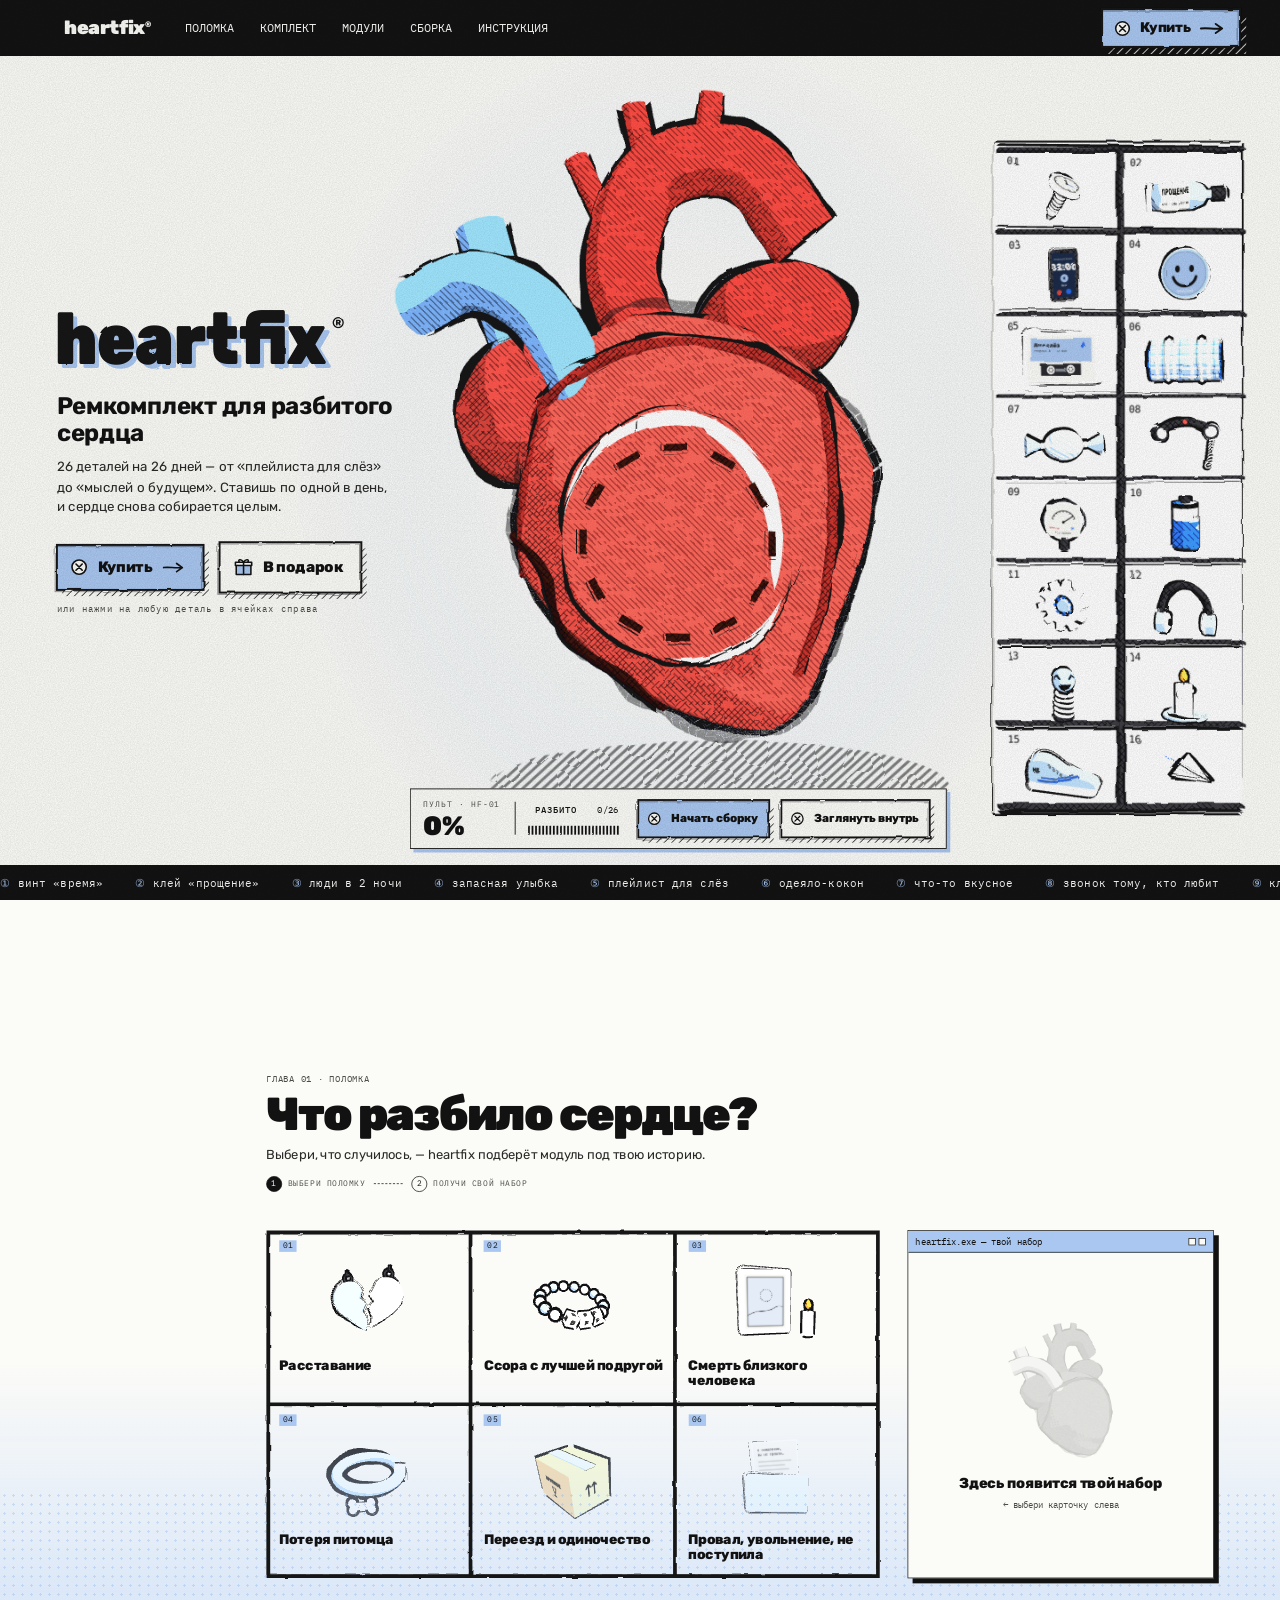
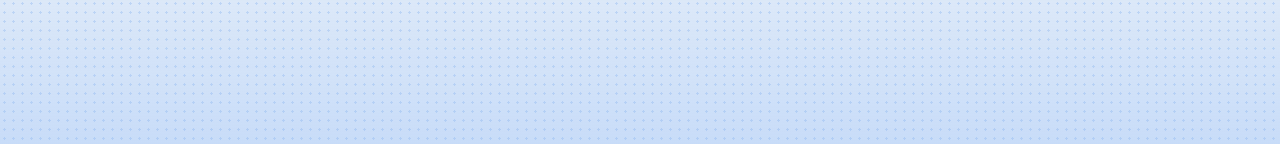
==== commit 1d8ee1f8: "2 экран | 1.3 правки" ====
--- a/index.html
+++ b/index.html
@@ -158,67 +158,49 @@
 </section>
 
 <section id="ch-01" data-bt-style="[[c1Section]]">
+<canvas id="hf3d1" aria-hidden="true" style="position:absolute;left:0;top:0;width:100%;height:100%;pointer-events:none"></canvas>
 <div style="position:absolute;left:0;right:0;bottom:0;height:45%;background:linear-gradient(180deg,rgba(169,199,241,0),#C8DCF8);pointer-events:none" aria-hidden="true"></div>
 <div style="position:absolute;left:0;right:0;bottom:0;height:30%;background-image:radial-gradient(#86B2EE 1px,transparent 1.3px);background-size:9px 9px;opacity:.35;pointer-events:none" aria-hidden="true"></div>
 <div data-bt-style="[[c1Box]]">
 <div data-bt-style="[[c1Inner]]">
-
-<div data-rv="t" data-bt-class="[[rvT]]" style="position:absolute;left:22px;top:34px;padding:4px 26px 8px;background:#CFE0F9">
-<span style="position:absolute;left:0;top:-10px;bottom:-12px;width:3px;background:#86B2EE" aria-hidden="true"></span><span style="position:absolute;left:-9px;top:-20px;width:21px;height:21px;border-radius:50%;background:#86B2EE" aria-hidden="true"></span>
-<span style="position:absolute;right:0;top:-10px;bottom:-12px;width:3px;background:#86B2EE" aria-hidden="true"></span><span style="position:absolute;right:-9px;bottom:-22px;width:21px;height:21px;border-radius:50%;background:#86B2EE" aria-hidden="true"></span>
-<h2 class="dg" style="margin:0;font-size:72px;line-height:1;letter-spacing:-0.035em;white-space:nowrap">КРАК? КРАК! КРАК!</h2>
-</div>
-<div data-rv="s" data-bt-class="[[rvS]]" style="position:absolute;left:26px;top:150px;display:flex;align-items:center;gap:10px">
-<span style="width:18px;height:18px;border-radius:50%;background:#121212;color:#FBFBF8;display:flex;align-items:center;justify-content:center;font-size:11px" aria-hidden="true">›</span>
-<span style="text-decoration:underline;text-underline-offset:3px;font-size:16px">Сердце разбивается по-разному. Ищем, где именно треснуло.</span>
-</div>
-
-<div style="position:absolute;left:930px;top:44px;border:1.5px solid #121212;padding:5px 14px;background:#FBFBF8" aria-hidden="true"><span class="dg" style="font-size:20px">BROKEN</span><span style="position:absolute;left:-5px;top:-5px;width:8px;height:8px;border:1.4px solid #121212;background:#FBFBF8"></span><span style="position:absolute;right:-5px;top:-5px;width:8px;height:8px;border:1.4px solid #121212;background:#FBFBF8"></span><span style="position:absolute;left:-5px;bottom:-5px;width:8px;height:8px;border:1.4px solid #121212;background:#FBFBF8"></span><span style="position:absolute;right:-5px;bottom:-5px;width:8px;height:8px;border:1.4px solid #121212;background:#FBFBF8"></span></div>
-<div style="position:absolute;left:1210px;top:24px;display:flex;flex-direction:column;align-items:center;gap:6px" aria-hidden="true"><svg viewBox="0 0 60 50" width="72" height="60"><path d="M30 2 L58 26 H46 V48 H14 V26 H2 Z" fill="#86B2EE"/><text x="30" y="41" text-anchor="middle" font-family="Rubik" font-weight="900" font-size="16" fill="#FBFBF8">HF</text></svg><span class="mono" style="font-size:12px">/MY HEART/</span></div>
-
-<div class="px" style="position:absolute;left:690px;top:520px;display:flex;flex-direction:column;align-items:flex-start;gap:3px;font-size:19px;color:#FBFBF8" aria-hidden="true"><span style="background:#C9C9C4;padding:2px 8px">Find</span><span style="background:#C9C9C4;padding:2px 8px;margin-left:28px">The</span><span style="background:#C9C9C4;padding:2px 8px;margin-left:4px;margin-top:22px">Crack</span></div>
-<svg viewBox="0 0 60 28" width="62" height="29" style="position:absolute;left:296px;top:436px" aria-hidden="true"><path d="M4 2 L4 22 L9 17 L13 25 L16 24 L12 16 L19 16 Z" fill="#FBFBF8" stroke="#121212" stroke-width="1.4"/><path d="M30 3h14M30 25h14M31 3c0 6 12 6 12 11s-12 5-12 11M43 3c0 6-12 6-12 11" stroke="#121212" stroke-width="1.6" fill="none"/></svg>
-<svg viewBox="0 0 120 20" width="110" height="20" style="position:absolute;left:584px;top:200px" aria-hidden="true"><path d="M0 16 L10 4 L20 16 L30 4 L40 16 L50 4 L60 16 L70 4 L80 16 L90 4 L100 16 L110 4 L120 16" fill="none" stroke="#86B2EE" stroke-width="2.6" stroke-dasharray="1 4.5" stroke-linecap="round"/></svg>
-<svg viewBox="0 0 24 24" width="30" height="30" style="position:absolute;left:944px;top:640px" fill="none" stroke="#121212" stroke-width="1.6" aria-hidden="true"><path d="M12 2v20M2 12h20M12 2l-3 3M12 2l3 3M12 22l-3-3M12 22l3-3M2 12l3-3M2 12l3 3M22 12l-3-3M22 12l-3 3"/></svg>
-<svg viewBox="0 0 40 30" width="56" height="42" style="position:absolute;left:880px;top:530px" aria-hidden="true"><path d="M2 6 C2 4 3 3 5 3 H15 L18 6 H35 C37 6 38 7 38 9 V25 C38 27 37 28 35 28 H5 C3 28 2 27 2 25 Z" fill="#86B2EE"/><path d="M2 11 H38" stroke="#6E9FE6"/></svg>
-<svg viewBox="0 0 24 24" width="24" height="24" style="position:absolute;left:640px;top:120px" fill="none" stroke="#B5BBC5" stroke-width="1.2" aria-hidden="true"><path d="M12 2l3 6.6 7.2.9-5.3 4.9 1.4 7.1L12 18l-6.3 3.5 1.4-7.1L1.8 9.5 9 8.6z"/></svg>
-<svg viewBox="0 0 24 24" width="26" height="26" style="position:absolute;left:970px;top:330px" fill="none" stroke="#B5BBC5" stroke-width="1.2" aria-hidden="true"><path d="M12 2l3 6.6 7.2.9-5.3 4.9 1.4 7.1L12 18l-6.3 3.5 1.4-7.1L1.8 9.5 9 8.6z"/></svg>
-<svg viewBox="0 0 24 24" width="20" height="20" style="position:absolute;left:1310px;top:370px" fill="none" stroke="#B5BBC5" stroke-width="1.2" aria-hidden="true"><path d="M12 2l3 6.6 7.2.9-5.3 4.9 1.4 7.1L12 18l-6.3 3.5 1.4-7.1L1.8 9.5 9 8.6z"/></svg>
-<svg viewBox="0 0 24 24" width="22" height="22" style="position:absolute;left:330px;top:640px" fill="none" stroke="#B5BBC5" stroke-width="1.2" aria-hidden="true"><path d="M12 2l3 6.6 7.2.9-5.3 4.9 1.4 7.1L12 18l-6.3 3.5 1.4-7.1L1.8 9.5 9 8.6z"/></svg>
-
-<template data-for="objs" data-as="o">
-<button data-bt-data-rv="[[o.key]]" data-bt-class="[[o.cls]]" data-bt-onclick="[[o.pick]]" data-bt-aria-pressed="[[o.sel]]" data-bt-aria-label="[[o.aria]]" data-bt-style="[[o.style]]">
-<div style="position:relative">
-<template data-if="o.is1"><svg viewBox="0 0 220 170" style="width:100%;height:auto;display:block" fill="none" stroke="#121212" stroke-width="2" stroke-linejoin="round" stroke-linecap="round" aria-hidden="true"><g filter="url(#wob)"><path d="M70 30 C70 18 80 10 88 14 M88 14 C96 18 94 30 84 32" stroke-width="2.4"/><ellipse cx="84" cy="44" rx="8" ry="10" fill="#FBFBF8"/><path d="M96 70 C90 58 80 52 68 52 C50 52 36 66 36 84 C36 112 66 134 96 154 L90 132 L102 112 L88 94 Z" fill="#FBFBF8"/><path d="M42 92 C46 120 70 136 92 148 L88 132 L96 116 Z" fill="url(#ht)" stroke="none" opacity=".5"/><path d="M50 72 C56 62 66 58 76 60" stroke="#FBFBF8" stroke-width="5"/><g transform="translate(26,-14) rotate(10 150 100)"><path d="M118 52 C130 50 138 44 140 36 M140 36 C142 26 154 24 156 34" stroke-width="2.4"/><ellipse cx="150" cy="44" rx="8" ry="10" fill="#FBFBF8"/><path d="M128 70 C134 58 144 52 156 52 C174 52 188 66 188 84 C188 112 158 134 128 154 L122 132 L134 112 L120 94 Z" fill="#CFE0F9"/></g><path d="M100 104 L110 98 M104 120 L114 122 M98 86 L108 80" stroke-width="1.4"/></g></svg></template>
-<template data-if="o.is2"><svg viewBox="0 0 220 170" style="width:100%;height:auto;display:block" fill="none" stroke="#121212" stroke-width="2" stroke-linejoin="round" stroke-linecap="round" aria-hidden="true"><g filter="url(#wob)"><path d="M186 92 C190 60 150 40 110 40 C64 40 28 62 30 92 C32 120 66 136 110 136 C140 136 166 128 178 114" stroke-width="2.4"/><path d="M182 104 L194 98 M180 112 L192 116" stroke-width="1.4"/><circle cx="34" cy="70" r="9" fill="#CFE0F9"/><circle cx="31" cy="100" r="9" fill="#FBFBF8"/><circle cx="50" cy="124" r="9" fill="#CFE0F9"/><circle cx="80" cy="134" r="9" fill="#FBFBF8"/><circle cx="140" cy="134" r="9" fill="#CFE0F9"/><circle cx="166" cy="124" r="9" fill="#FBFBF8"/><circle cx="176" cy="60" r="9" fill="#CFE0F9"/><rect x="52" y="36" width="20" height="20" fill="#FBFBF8"/><rect x="88" y="30" width="20" height="20" fill="#FBFBF8"/><rect x="124" y="32" width="20" height="20" fill="#FBFBF8"/><text x="57" y="51" font-family="IBM Plex Mono" font-weight="500" font-size="15" fill="#121212" stroke="none">B</text><text x="94" y="45" font-family="IBM Plex Mono" font-weight="500" font-size="15" fill="#121212" stroke="none">F</text><text x="130" y="47" font-family="IBM Plex Mono" font-weight="500" font-size="15" fill="#121212" stroke="none">F</text><circle cx="110" cy="136" r="9" fill="url(#ht)"/></g></svg></template>
-<template data-if="o.is3"><svg viewBox="0 0 220 170" style="width:100%;height:auto;display:block" fill="none" stroke="#121212" stroke-width="2" stroke-linejoin="round" aria-hidden="true"><g filter="url(#wob)"><rect x="40" y="14" width="110" height="142" fill="#FBFBF8"/><rect x="54" y="28" width="82" height="102" fill="#E4ECF8"/><path d="M54 110 C76 96 92 104 110 92 C120 86 128 90 136 86" stroke-width="1.2"/><circle cx="96" cy="66" r="16" stroke-width="1.2" stroke-dasharray="2 3"/><path d="M80 142 H110" stroke-width="1.2"/><rect x="164" y="108" width="20" height="48" fill="#FBFBF8"/><path d="M174 108 V100"/><path d="M174 78 C182 88 180 98 174 98 C168 98 166 88 174 78 Z" fill="#CFE0F9"/><path d="M164 120 Q170 128 174 120" stroke-width="1.2"/></g></svg></template>
-<template data-if="o.is4"><svg viewBox="0 0 220 170" style="width:100%;height:auto;display:block" fill="none" stroke="#121212" stroke-width="2" stroke-linejoin="round" stroke-linecap="round" aria-hidden="true"><g filter="url(#wob)"><ellipse cx="110" cy="60" rx="86" ry="38" fill="#CFE0F9"/><ellipse cx="110" cy="58" rx="72" ry="26" fill="#FBFBF8"/><path d="M38 74 C40 86 70 98 110 98 C150 98 180 86 182 74" stroke-width="1.2" stroke-dasharray="3 4"/><rect x="34" y="52" width="22" height="26" fill="#FBFBF8"/><path d="M40 58 V72 M50 58 V72" stroke-width="1.4"/><circle cx="110" cy="102" r="6" fill="#FBFBF8"/><path d="M96 122 a9 9 0 1 1 7 -12 h14 a9 9 0 1 1 7 12 a9 9 0 1 1 -7 12 h-14 a9 9 0 1 1 -7 -12 z" fill="url(#ht)"/><path d="M110 108 V112"/></g></svg></template>
-<template data-if="o.is5"><svg viewBox="0 0 220 170" style="width:100%;height:auto;display:block" fill="none" stroke="#121212" stroke-width="2" stroke-linejoin="round" aria-hidden="true"><g filter="url(#wob)"><path d="M30 60 L110 34 L190 58 L110 84 Z" fill="#E7D9C1"/><path d="M30 60 V136 L110 162 V84 Z" fill="#F1E6D3"/><path d="M110 84 V162 L190 136 V58 Z" fill="#DCCBAE"/><path d="M70 47 L150 71 L150 82 L70 58 Z" fill="#CFE0F9" stroke-width="1.4"/><text x="40" y="112" font-family="IBM Plex Mono" font-weight="500" font-size="12" fill="#121212" stroke="none" transform="rotate(18 40 112)">ХРУПКОЕ</text><path d="M58 130 L64 120 H52 Z M58 130 V138 M53 138 H63" stroke-width="1.3" transform="rotate(18 58 130)"/><path d="M130 110 L170 98 M130 120 L162 110" stroke-width="1.2"/></g></svg></template>
-<template data-if="o.is6"><svg viewBox="0 0 220 170" style="width:100%;height:auto;display:block" fill="none" stroke="#121212" stroke-width="2" stroke-linejoin="round" aria-hidden="true"><g filter="url(#wob)"><path d="M44 22 L120 12 L176 30 L168 70 L184 110 L150 152 L92 160 L40 140 L52 96 L34 60 Z" fill="#FBFBF8"/><path d="M120 12 L112 60 L168 70 M112 60 L52 96 M112 60 L150 152 M112 60 L92 160 M34 60 L112 60" stroke-width="1.1"/><path d="M112 60 L168 70 L184 110 L150 152 Z" fill="url(#ht)" stroke="none" opacity=".35"/><text x="54" y="44" font-family="IBM Plex Mono" font-size="9" fill="#121212" stroke="none" transform="rotate(-6 54 44)">к сожалению, вы</text><text x="54" y="56" font-family="IBM Plex Mono" font-size="9" fill="#121212" stroke="none" transform="rotate(-6 54 56)">не прошли...</text><path d="M60 80 H96 M58 90 H90 M64 110 L100 104 M66 122 L110 116" stroke-width="1"/></g></svg></template>
-<span class="hdl" style="position:absolute;inset:-6px;border:1.5px solid #5B92E6;pointer-events:none"></span><span class="hdl" style="position:absolute;left:-10px;top:-10px;width:9px;height:9px;background:#FBFBF8;border:1.5px solid #5B92E6"></span><span class="hdl" style="position:absolute;right:-10px;top:-10px;width:9px;height:9px;background:#FBFBF8;border:1.5px solid #5B92E6"></span><span class="hdl" style="position:absolute;left:-10px;bottom:-10px;width:9px;height:9px;background:#FBFBF8;border:1.5px solid #5B92E6"></span><span class="hdl" style="position:absolute;right:-10px;bottom:-10px;width:9px;height:9px;background:#FBFBF8;border:1.5px solid #5B92E6"></span>
-</div>
-<div style="display:flex;align-items:baseline;gap:8px;margin-top:12px"><span class="mono" style="background:#86B2EE;font-size:11px;padding:0 5px"><span data-text="o.n"></span>.</span><span style="font-size:14px"><span data-text="o.item"></span></span></div>
-<div class="mono" style="font-size:11px;color:#4C4C47;margin:2px 0 0 34px"><span data-text="o.sit"></span></div>
-</button>
-</template>
-
-<div style="position:absolute;left:1000px;top:420px;width:320px;border:1.5px solid #121212;background:#FBFBF8;box-shadow:5px 5px 0 #121212">
-<div class="px" style="display:flex;justify-content:space-between;align-items:center;background:#86B2EE;border-bottom:1.5px solid #121212;padding:3px 8px;font-size:14px"><span>heartfix.exe</span><span style="display:flex;gap:4px"><span style="width:10px;height:10px;border:1.3px solid #121212;background:#FBFBF8"></span><span style="width:10px;height:10px;border:1.3px solid #121212;background:#FBFBF8"></span></span></div>
-<div style="padding:12px 14px;display:flex;flex-direction:column;gap:7px">
-<div class="mono" style="font-size:10.5px;color:#4C4C47">ПОЛОМКА <span data-text="cur.n"></span> · <span data-text="cur.sit"></span></div>
-<div class="dg" style="font-size:19px;line-height:1.1">модуль <span data-text="cur.mod"></span></div>
-<div style="font-size:13.5px;line-height:1.35"><span data-text="cur.goal"></span></div>
-<div class="mono" style="font-size:10.5px;border-top:1px dashed #121212;padding-top:6px">деталь №26 · <span data-text="cur.fin"></span></div>
-</div>
-</div>
-<div class="mono" style="position:absolute;left:1000px;top:606px;font-size:11px;color:#4C4C47">← нажми на вещь, чтобы узнать модуль</div>
-
-<div data-rv="b" data-bt-class="[[rvB]]" style="position:absolute;left:22px;right:22px;top:690px;display:flex;justify-content:space-between;align-items:flex-end" aria-hidden="true">
-<span class="outl" style="font-family:'Rubik',sans-serif;font-weight:500;font-size:68px;line-height:1;letter-spacing:-0.04em">(26)</span>
-<span aria-hidden="true" class="sk" style="margin-bottom:10px;font-size:18px"><svg class="bg" aria-hidden="true"><rect class="shd" x="6" y="7" width="100%" height="100%" fill="url(#hatchB)"/><rect x="0" y="0" width="100%" height="100%" fill="#FBFBF8" stroke="#121212" stroke-width="2.2" filter="url(#wobB)"/><rect x="-2" y="2" width="100%" height="100%" fill="none" stroke="#121212" stroke-width="1" opacity=".45" filter="url(#wobC)"/></svg><svg class="scr" viewBox="0 0 20 20" width="17" height="17" aria-hidden="true"><circle cx="10" cy="10" r="8" fill="#FBFBF8" stroke="#121212" stroke-width="1.8"/><path d="M6.5 6.5 L13.5 13.5 M13.5 6.5 L6.5 13.5" stroke="#121212" stroke-width="1.8" stroke-linecap="round"/></svg><span>Разбилось? Соберём!</span><svg class="ar" viewBox="0 0 26 14" width="24" height="13" aria-hidden="true"><path d="M1 7 C8 6 15 8 23 7 M17 2 L24 7 L17 12" fill="none" stroke="#121212" stroke-width="2" stroke-linecap="round" stroke-linejoin="round"/></svg></span>
-<span class="outl dg" style="font-size:62px;line-height:1;letter-spacing:-0.03em">SINCE 1st CRACK</span>
-</div>
-
+<svg width="0" height="0" style="position:absolute" aria-hidden="true"><defs><filter id="wob" x="-8%" y="-8%" width="116%" height="116%"><feTurbulence type="fractalNoise" baseFrequency=".035" numOctaves="2" seed="2"/><feDisplacementMap in="SourceGraphic" scale="2.6"/></filter><pattern id="ht" width="6" height="6" patternUnits="userSpaceOnUse" patternTransform="rotate(45)"><path d="M0 0 V6" stroke="#121212" stroke-width="1.2"/></pattern></defs></svg>
+<div data-rv="t" data-bt-class="[[rvT]]" style="position:absolute;left:64px;top:44px;width:860px">
+<div class="c1-kick">глава 01 · поломка</div>
+<h2 class="c1-h">Что разбило сердце?</h2>
+<p class="c1-sub">Выбери, что случилось, — heartfix подберёт модуль под&nbsp;твою историю.</p>
+<div class="c1-step"><span class="c1-dot on">1</span>выбери поломку<span class="c1-line"></span><span data-bt-class="[[step2Cls]]">2</span>получи свой набор</div>
+</div>
+<div class="c1-grid" role="group" aria-label="Что случилось">
+<svg class="c1-frame" viewBox="0 0 850 482" preserveAspectRatio="none" aria-hidden="true" fill="none" stroke="#121212" stroke-linecap="round"><path d="M3 3 H847 V479 H3 Z M283 3 V479 M566 3 V479 M3 241 H847" stroke-width="5" filter="url(#wobB)"/><path d="M1 6 H845 V477 H1 Z M281 6 V477 M564 6 V477 M1 243 H845" stroke-width="1.2" opacity=".45" filter="url(#wobC)"/></svg>
+<template data-for="cards" data-as="c"><button type="button" data-bt-data-rv="[[c.key]]" data-bt-class="[[c.cls]]" data-bt-style="[[c.style]]" data-bt-onclick="[[c.pick]]" data-bt-aria-pressed="[[c.pressed]]">
+<span class="c1-num"><span data-text="c.n"></span></span><span class="c1-check" aria-hidden="true"><svg viewBox="0 0 16 16" width="14" height="14" fill="none" stroke="#FBFBF8" stroke-width="2.4" stroke-linecap="round" stroke-linejoin="round"><path d="M3 8.5 L6.5 12 L13 4.5"/></svg></span>
+<div class="c1-art"><template data-if="c.is1"><svg viewBox="0 0 220 170" style="width:100%;height:auto;display:block" fill="none" stroke="#121212" stroke-width="2" stroke-linejoin="round" stroke-linecap="round" aria-hidden="true"><g filter="url(#wob)"><path d="M70 30 C70 18 80 10 88 14 M88 14 C96 18 94 30 84 32" stroke-width="2.4"/><ellipse cx="84" cy="44" rx="8" ry="10" fill="#FBFBF8"/><path d="M96 70 C90 58 80 52 68 52 C50 52 36 66 36 84 C36 112 66 134 96 154 L90 132 L102 112 L88 94 Z" fill="#FBFBF8"/><path d="M42 92 C46 120 70 136 92 148 L88 132 L96 116 Z" fill="url(#ht)" stroke="none" opacity=".5"/><path d="M50 72 C56 62 66 58 76 60" stroke="#FBFBF8" stroke-width="5"/><g transform="translate(26,-14) rotate(10 150 100)"><path d="M118 52 C130 50 138 44 140 36 M140 36 C142 26 154 24 156 34" stroke-width="2.4"/><ellipse cx="150" cy="44" rx="8" ry="10" fill="#FBFBF8"/><path d="M128 70 C134 58 144 52 156 52 C174 52 188 66 188 84 C188 112 158 134 128 154 L122 132 L134 112 L120 94 Z" fill="#CFE0F9"/></g><path d="M100 104 L110 98 M104 120 L114 122 M98 86 L108 80" stroke-width="1.4"/></g></svg></template><template data-if="c.is2"><svg viewBox="0 0 220 170" style="width:100%;height:auto;display:block" fill="none" stroke="#121212" stroke-width="2" stroke-linejoin="round" stroke-linecap="round" aria-hidden="true"><g filter="url(#wob)"><path d="M186 92 C190 60 150 40 110 40 C64 40 28 62 30 92 C32 120 66 136 110 136 C140 136 166 128 178 114" stroke-width="2.4"/><path d="M182 104 L194 98 M180 112 L192 116" stroke-width="1.4"/><circle cx="34" cy="70" r="9" fill="#CFE0F9"/><circle cx="31" cy="100" r="9" fill="#FBFBF8"/><circle cx="50" cy="124" r="9" fill="#CFE0F9"/><circle cx="80" cy="134" r="9" fill="#FBFBF8"/><circle cx="140" cy="134" r="9" fill="#CFE0F9"/><circle cx="166" cy="124" r="9" fill="#FBFBF8"/><circle cx="176" cy="60" r="9" fill="#CFE0F9"/><rect x="52" y="36" width="20" height="20" fill="#FBFBF8"/><rect x="88" y="30" width="20" height="20" fill="#FBFBF8"/><rect x="124" y="32" width="20" height="20" fill="#FBFBF8"/><text x="57" y="51" font-family="IBM Plex Mono" font-weight="500" font-size="15" fill="#121212" stroke="none">B</text><text x="94" y="45" font-family="IBM Plex Mono" font-weight="500" font-size="15" fill="#121212" stroke="none">F</text><text x="130" y="47" font-family="IBM Plex Mono" font-weight="500" font-size="15" fill="#121212" stroke="none">F</text><circle cx="110" cy="136" r="9" fill="url(#ht)"/></g></svg></template><template data-if="c.is3"><svg viewBox="0 0 220 170" style="width:100%;height:auto;display:block" fill="none" stroke="#121212" stroke-width="2" stroke-linejoin="round" aria-hidden="true"><g filter="url(#wob)"><rect x="40" y="14" width="110" height="142" fill="#FBFBF8"/><rect x="54" y="28" width="82" height="102" fill="#E4ECF8"/><path d="M54 110 C76 96 92 104 110 92 C120 86 128 90 136 86" stroke-width="1.2"/><circle cx="96" cy="66" r="16" stroke-width="1.2" stroke-dasharray="2 3"/><path d="M80 142 H110" stroke-width="1.2"/><rect x="164" y="108" width="20" height="48" fill="#FBFBF8"/><path d="M174 108 V100"/><path d="M174 78 C182 88 180 98 174 98 C168 98 166 88 174 78 Z" fill="#CFE0F9"/><path d="M164 120 Q170 128 174 120" stroke-width="1.2"/></g></svg></template><template data-if="c.is4"><svg viewBox="0 0 220 170" style="width:100%;height:auto;display:block" fill="none" stroke="#121212" stroke-width="2" stroke-linejoin="round" stroke-linecap="round" aria-hidden="true"><g filter="url(#wob)"><ellipse cx="110" cy="60" rx="86" ry="38" fill="#CFE0F9"/><ellipse cx="110" cy="58" rx="72" ry="26" fill="#FBFBF8"/><path d="M38 74 C40 86 70 98 110 98 C150 98 180 86 182 74" stroke-width="1.2" stroke-dasharray="3 4"/><rect x="34" y="52" width="22" height="26" fill="#FBFBF8"/><path d="M40 58 V72 M50 58 V72" stroke-width="1.4"/><circle cx="110" cy="102" r="6" fill="#FBFBF8"/><path d="M96 122 a9 9 0 1 1 7 -12 h14 a9 9 0 1 1 7 12 a9 9 0 1 1 -7 12 h-14 a9 9 0 1 1 -7 -12 z" fill="url(#ht)"/><path d="M110 108 V112"/></g></svg></template><template data-if="c.is5"><svg viewBox="0 0 220 170" style="width:100%;height:auto;display:block" fill="none" stroke="#121212" stroke-width="2" stroke-linejoin="round" aria-hidden="true"><g filter="url(#wob)"><path d="M30 60 L110 34 L190 58 L110 84 Z" fill="#E7D9C1"/><path d="M30 60 V136 L110 162 V84 Z" fill="#F1E6D3"/><path d="M110 84 V162 L190 136 V58 Z" fill="#DCCBAE"/><path d="M70 47 L150 71 L150 82 L70 58 Z" fill="#CFE0F9" stroke-width="1.4"/><text x="40" y="112" font-family="IBM Plex Mono" font-weight="500" font-size="12" fill="#121212" stroke="none" transform="rotate(18 40 112)">ХРУПКОЕ</text><path d="M58 130 L64 120 H52 Z M58 130 V138 M53 138 H63" stroke-width="1.3" transform="rotate(18 58 130)"/><path d="M130 110 L170 98 M130 120 L162 110" stroke-width="1.2"/></g></svg></template><template data-if="c.is6"><svg viewBox="0 0 220 170" style="width:100%;height:auto;display:block" fill="none" stroke="#121212" stroke-width="2" stroke-linejoin="round" aria-hidden="true"><g filter="url(#wob)"><path d="M44 22 L120 12 L176 30 L168 70 L184 110 L150 152 L92 160 L40 140 L52 96 L34 60 Z" fill="#FBFBF8"/><path d="M120 12 L112 60 L168 70 M112 60 L52 96 M112 60 L150 152 M112 60 L92 160 M34 60 L112 60" stroke-width="1.1"/><path d="M112 60 L168 70 L184 110 L150 152 Z" fill="url(#ht)" stroke="none" opacity=".35"/><text x="54" y="44" font-family="IBM Plex Mono" font-size="9" fill="#121212" stroke="none" transform="rotate(-6 54 44)">к сожалению, вы</text><text x="54" y="56" font-family="IBM Plex Mono" font-size="9" fill="#121212" stroke="none" transform="rotate(-6 54 56)">не прошли...</text><path d="M60 80 H96 M58 90 H90 M64 110 L100 104 M66 122 L110 116" stroke-width="1"/></g></svg></template></div>
+<span class="c1-t"><span data-text="c.sit"></span></span>
+</button></template>
+</div>
+<div class="c1-diag" aria-live="polite">
+<div class="c1-bar"><span>heartfix.exe — твой набор</span><span class="c1-win" aria-hidden="true"><i></i><i></i></span></div>
+<template data-if="c1None"><div class="c1-empty">
+<img class="c1-ghost" src="img/heart-whole.webp" alt="" width="150" height="193">
+<p class="c1-e1">Здесь появится твой набор</p>
+<p class="c1-e2">← выбери карточку слева</p>
+</div></template>
+<template data-if="c1Has"><div data-bt-class="[[diagCls]]">
+<div class="c1-scan" aria-hidden="true"><span></span></div>
+<div class="c1-body">
+<div class="c1-lab">твой набор · поломка <span data-text="d.n"></span></div>
+<div class="c1-sit"><span data-text="d.sit"></span></div>
+<div class="c1-mod"><span class="c1-lab">модуль</span><b><span data-text="d.mod"></span></b></div>
+<div class="c1-goal"><span class="c1-lab">что важнее всего</span><span data-text="d.goal"></span></div>
+<div class="c1-kit"><div class="c1-segs"><i></i><i></i><i></i><i></i><i></i><i></i><i></i><i></i><i></i><i></i><i></i><i></i><i></i><i></i><i></i><i></i><i class="m"></i><i class="m"></i><i class="m"></i><i class="m"></i><i class="m"></i><i class="m"></i><i class="m"></i><i class="m"></i><i class="m"></i><i class="m"></i></div><div class="c1-leg"><span>16 базовых деталей</span><span class="m">+10 деталей модуля</span></div></div>
+<ul class="c1-meta">
+<li><b>!</b><span data-text="d.trap"></span></li>
+<li><b>26</b>финальная деталь: <span data-text="d.fin"></span></li>
+</ul>
+<div class="c1-cta"><a href="#ch-01" class="sk" style="font-size:15px;padding:11px 16px 11px 12px;gap:10px"><svg class="bg" aria-hidden="true"><rect class="shd" x="6" y="7" width="100%" height="100%" fill="url(#hatchB)"/><rect x="0" y="0" width="100%" height="100%" fill="#A9C7F1" stroke="#121212" stroke-width="2.2" filter="url(#wobB)"/><rect x="-2" y="2" width="100%" height="100%" fill="none" stroke="#121212" stroke-width="1" opacity=".45" filter="url(#wobC)"/></svg><svg class="scr" viewBox="0 0 20 20" width="18" height="18" aria-hidden="true"><circle cx="10" cy="10" r="8" fill="#FBFBF8" stroke="#121212" stroke-width="1.8"/><path d="M6.5 6.5 L13.5 13.5 M13.5 6.5 L6.5 13.5" stroke="#121212" stroke-width="1.8" stroke-linecap="round"/></svg><span>Купить с&nbsp;этим модулем</span><svg class="ar" viewBox="0 0 26 14" width="22" height="12" aria-hidden="true"><path d="M1 7 C8 6 15 8 23 7 M17 2 L24 7 L17 12" fill="none" stroke="#121212" stroke-width="2" stroke-linecap="round" stroke-linejoin="round"/></svg></a><button type="button" class="c1-reset" data-bt-onclick="[[reset]]">выбрать другое</button></div>
+</div>
+</div></template>
+</div>
 </div>
 </div>
 </section>
--- a/css/style.css
+++ b/css/style.css
@@ -67,3 +67,62 @@
 .ld.slow .ld-st b::after{content:' · подметаем осколки…'}
 @keyframes ldhide{to{opacity:0}}@keyframes ldshow{to{opacity:1}}
 @media (prefers-reduced-motion:reduce){.ld *{animation-duration:.01s!important;animation-delay:0s!important}}
+/* chapter 01 «Поломка» as a two-step diagnosis: pick what happened → get the module */
+#ch-01 .c1-kick{font-family:'IBM Plex Mono',monospace;font-size:12px;letter-spacing:.08em;text-transform:uppercase;color:#4C4C47}
+#ch-01 .c1-h{margin:8px 0 0;font-family:'Rubik',sans-serif;font-weight:900;font-size:64px;line-height:1;letter-spacing:-0.04em}
+#ch-01 .c1-sub{margin:12px 0 0;font-size:18px;line-height:1.4;color:#2A2A28}
+#ch-01 .c1-step{display:flex;align-items:center;gap:8px;margin-top:16px;font-family:'IBM Plex Mono',monospace;font-size:11px;letter-spacing:.06em;text-transform:uppercase;color:#4C4C47}
+#ch-01 .c1-dot{display:inline-flex;align-items:center;justify-content:center;width:22px;height:22px;border:1.5px solid #121212;border-radius:50%;background:#FBFBF8;color:#121212;font-size:11px;transition:background .3s,color .3s}
+#ch-01 .c1-dot.on{background:#121212;color:#FBFBF8}
+#ch-01 .c1-line{width:40px;height:0;border-top:1.5px dashed #121212;margin:0 4px}
+#ch-01 .c1-grid{position:absolute;left:64px;top:262px;width:850px;height:482px;display:grid;grid-template-columns:repeat(3,1fr);grid-template-rows:241px 241px}
+#ch-01 .c1-frame{position:absolute;inset:0;width:100%;height:100%;overflow:visible;pointer-events:none;z-index:2}
+#ch-01 .c1card{position:relative;display:flex;flex-direction:column;align-items:flex-start;padding:14px 18px 14px;border:0;background:transparent;color:#121212;font:inherit;text-align:left;cursor:pointer;opacity:0;translate:0 14px;transition:opacity .5s,translate .5s cubic-bezier(.2,.9,.25,1.15),background .2s}
+#ch-01 .c1card.in{opacity:1;translate:0 0}
+#ch-01 .c1card:hover{background:rgba(169,199,241,.2)}
+#ch-01 .c1card:focus-visible{outline:3px solid #2B6BF0;outline-offset:-8px}
+#ch-01 .c1card.sel{background:rgba(43,107,240,.09)}
+#ch-01 .c1card.dim .c1-t,#ch-01 .c1card.dim .c1-i,#ch-01 .c1card.dim .c1-num{opacity:.45}
+#ch-01 .c1-num{font-family:'IBM Plex Mono',monospace;font-size:11px;background:#A9C7F1;padding:0 5px}
+#ch-01 .c1-check{position:absolute;right:12px;top:12px;width:24px;height:24px;border-radius:50%;background:#2B6BF0;display:flex;align-items:center;justify-content:center;scale:0;transition:scale .3s cubic-bezier(.3,1.7,.5,1)}
+#ch-01 .c1card.sel .c1-check{scale:1}
+#ch-01 .c1-art{position:relative;align-self:stretch;height:140px;margin:0 0 6px}
+#ch-01.c1-3d .c1-art>svg{visibility:hidden}#ch-01 .c1-art>svg:first-child{position:absolute;left:50%;top:0;width:150px!important;height:116px!important;translate:-50% 8px}
+@keyframes c1crk{to{stroke-dashoffset:0}}
+@keyframes c1shake{20%{translate:-5px 0;rotate:-2deg}45%{translate:4px 0;rotate:1.5deg}70%{translate:-2px 0}}
+#ch-01 .c1-t{font-weight:800;font-size:19px;line-height:1.12;letter-spacing:-0.02em}
+#ch-01 .c1-i{margin-top:3px;font-family:'IBM Plex Mono',monospace;font-size:11px;color:#4C4C47}
+#ch-01 .c1-diag{position:absolute;left:952px;top:262px;width:424px;height:482px;border:1.5px solid #121212;background:#FBFBF8;box-shadow:7px 7px 0 #121212;overflow:hidden}
+#ch-01 .c1-bar{display:flex;justify-content:space-between;align-items:center;padding:6px 10px;background:#A9C7F1;border-bottom:1.5px solid #121212;font-family:'IBM Plex Mono',monospace;font-size:12px}
+#ch-01 .c1-win{display:flex;gap:4px}#ch-01 .c1-win i{width:10px;height:10px;border:1.3px solid #121212;background:#FBFBF8}
+#ch-01 .c1-empty{height:calc(100% - 30px);display:flex;flex-direction:column;align-items:center;justify-content:center;gap:6px;text-align:center}
+#ch-01 .c1-ghost{display:block;width:150px;height:auto;margin-bottom:12px;filter:grayscale(1) contrast(1.1);opacity:.22;animation:c1beat 1.6s ease-in-out infinite}
+@keyframes c1beat{0%,100%{scale:1}12%{scale:1.06}24%{scale:.98}36%{scale:1.03}}
+#ch-01 .c1-e1{margin:0;font-weight:800;font-size:20px;letter-spacing:-0.02em}
+#ch-01 .c1-e2{margin:0;font-family:'IBM Plex Mono',monospace;font-size:12px;color:#4C4C47;animation:c1nudge 1.4s ease-in-out infinite}
+@keyframes c1nudge{50%{translate:-6px 0}}
+#ch-01 .c1-scan{height:4px;background:#EEEEEA;border-bottom:1px solid #121212;overflow:hidden}
+#ch-01 .c1-scan span{display:block;width:30%;height:100%;background:repeating-linear-gradient(90deg,#2B6BF0 0 6px,transparent 6px 9px);animation:c1scan .9s linear 2 both}
+@keyframes c1scan{from{translate:-110% 0}to{translate:340% 0}}
+#ch-01 .c1-body{padding:14px 20px 16px;display:flex;flex-direction:column;gap:11px}
+#ch-01 .c1-lab{display:block;font-family:'IBM Plex Mono',monospace;font-size:10.5px;letter-spacing:.07em;text-transform:uppercase;color:#4C4C47}
+#ch-01 .c1-sit{font-weight:900;font-size:28px;line-height:1.02;letter-spacing:-0.035em}
+#ch-01 .c1-mod{padding-top:10px;border-top:1px dashed #121212}#ch-01 .c1-mod b{display:block;margin-top:3px;font-weight:800;font-size:22px;letter-spacing:-0.02em;color:#2B6BF0}
+#ch-01 .c1-goal{font-size:15.5px;line-height:1.4}#ch-01 .c1-goal .c1-lab{margin-bottom:3px}
+#ch-01 .c1-meta{list-style:none;margin:0;padding:0;display:flex;flex-direction:column;gap:5px;font-family:'IBM Plex Mono',monospace;font-size:11.5px;line-height:1.35;color:#2A2A28}
+#ch-01 .c1-meta li{display:flex;gap:8px;align-items:baseline}#ch-01 .c1-meta li b{flex:none;min-width:30px;font-family:'Rubik',sans-serif;font-weight:900;font-size:13px;color:#121212}
+#ch-01 .c1-cta{display:flex;align-items:center;gap:14px;margin-top:4px}#ch-01 .c1-cta .sk{white-space:nowrap}
+#ch-01 .c1-reset{min-height:44px;padding:0 4px;border:0;background:none;font-family:'IBM Plex Mono',monospace;font-size:11px;letter-spacing:.06em;text-transform:uppercase;color:#4C4C47;text-decoration:underline;text-underline-offset:3px;cursor:pointer}
+#ch-01 .c1-reset:hover{color:#2457C9}
+#ch-01 .c1-body>*{opacity:0}
+
+#ch-01 .c1-segs{display:flex;gap:2px}#ch-01 .c1-segs i{flex:1;height:10px;border:1px solid #121212;background:#121212}#ch-01 .c1-segs i.m{background:#2B6BF0;border-color:#2B6BF0}
+#ch-01 .c1-leg{display:flex;justify-content:space-between;margin-top:5px;font-family:'IBM Plex Mono',monospace;font-size:10.5px;color:#4C4C47}#ch-01 .c1-leg .m{color:#2B6BF0}
+@media (prefers-reduced-motion:reduce){#ch-01 *{animation:none!important}#ch-01 .c1-body>*{opacity:1!important}#ch-01 .c1card{opacity:1;translate:none}}
+@keyframes c1in0{from{opacity:0;clip-path:inset(0 100% 0 0)}to{opacity:1;clip-path:inset(0 0 0 0)}}#ch-01 .k0 .c1-body>*{animation:c1in0 .4s steps(8) both}
+@keyframes c1in1{from{opacity:0;clip-path:inset(0 100% 0 0)}to{opacity:1;clip-path:inset(0 0 0 0)}}#ch-01 .k1 .c1-body>*{animation:c1in1 .4s steps(8) both}
+@keyframes c1in2{from{opacity:0;clip-path:inset(0 100% 0 0)}to{opacity:1;clip-path:inset(0 0 0 0)}}#ch-01 .k2 .c1-body>*{animation:c1in2 .4s steps(8) both}
+@keyframes c1in3{from{opacity:0;clip-path:inset(0 100% 0 0)}to{opacity:1;clip-path:inset(0 0 0 0)}}#ch-01 .k3 .c1-body>*{animation:c1in3 .4s steps(8) both}
+@keyframes c1in4{from{opacity:0;clip-path:inset(0 100% 0 0)}to{opacity:1;clip-path:inset(0 0 0 0)}}#ch-01 .k4 .c1-body>*{animation:c1in4 .4s steps(8) both}
+@keyframes c1in5{from{opacity:0;clip-path:inset(0 100% 0 0)}to{opacity:1;clip-path:inset(0 0 0 0)}}#ch-01 .k5 .c1-body>*{animation:c1in5 .4s steps(8) both}
+#ch-01 .c1-body>*:nth-child(1){animation-delay:0.2s!important}#ch-01 .c1-body>*:nth-child(2){animation-delay:0.35s!important}#ch-01 .c1-body>*:nth-child(3){animation-delay:0.55s!important}#ch-01 .c1-body>*:nth-child(4){animation-delay:0.75s!important}#ch-01 .c1-body>*:nth-child(5){animation-delay:0.95s!important}#ch-01 .c1-body>*:nth-child(6){animation-delay:1.1s!important}#ch-01 .c1-body>*:nth-child(7){animation-delay:1.25s!important}
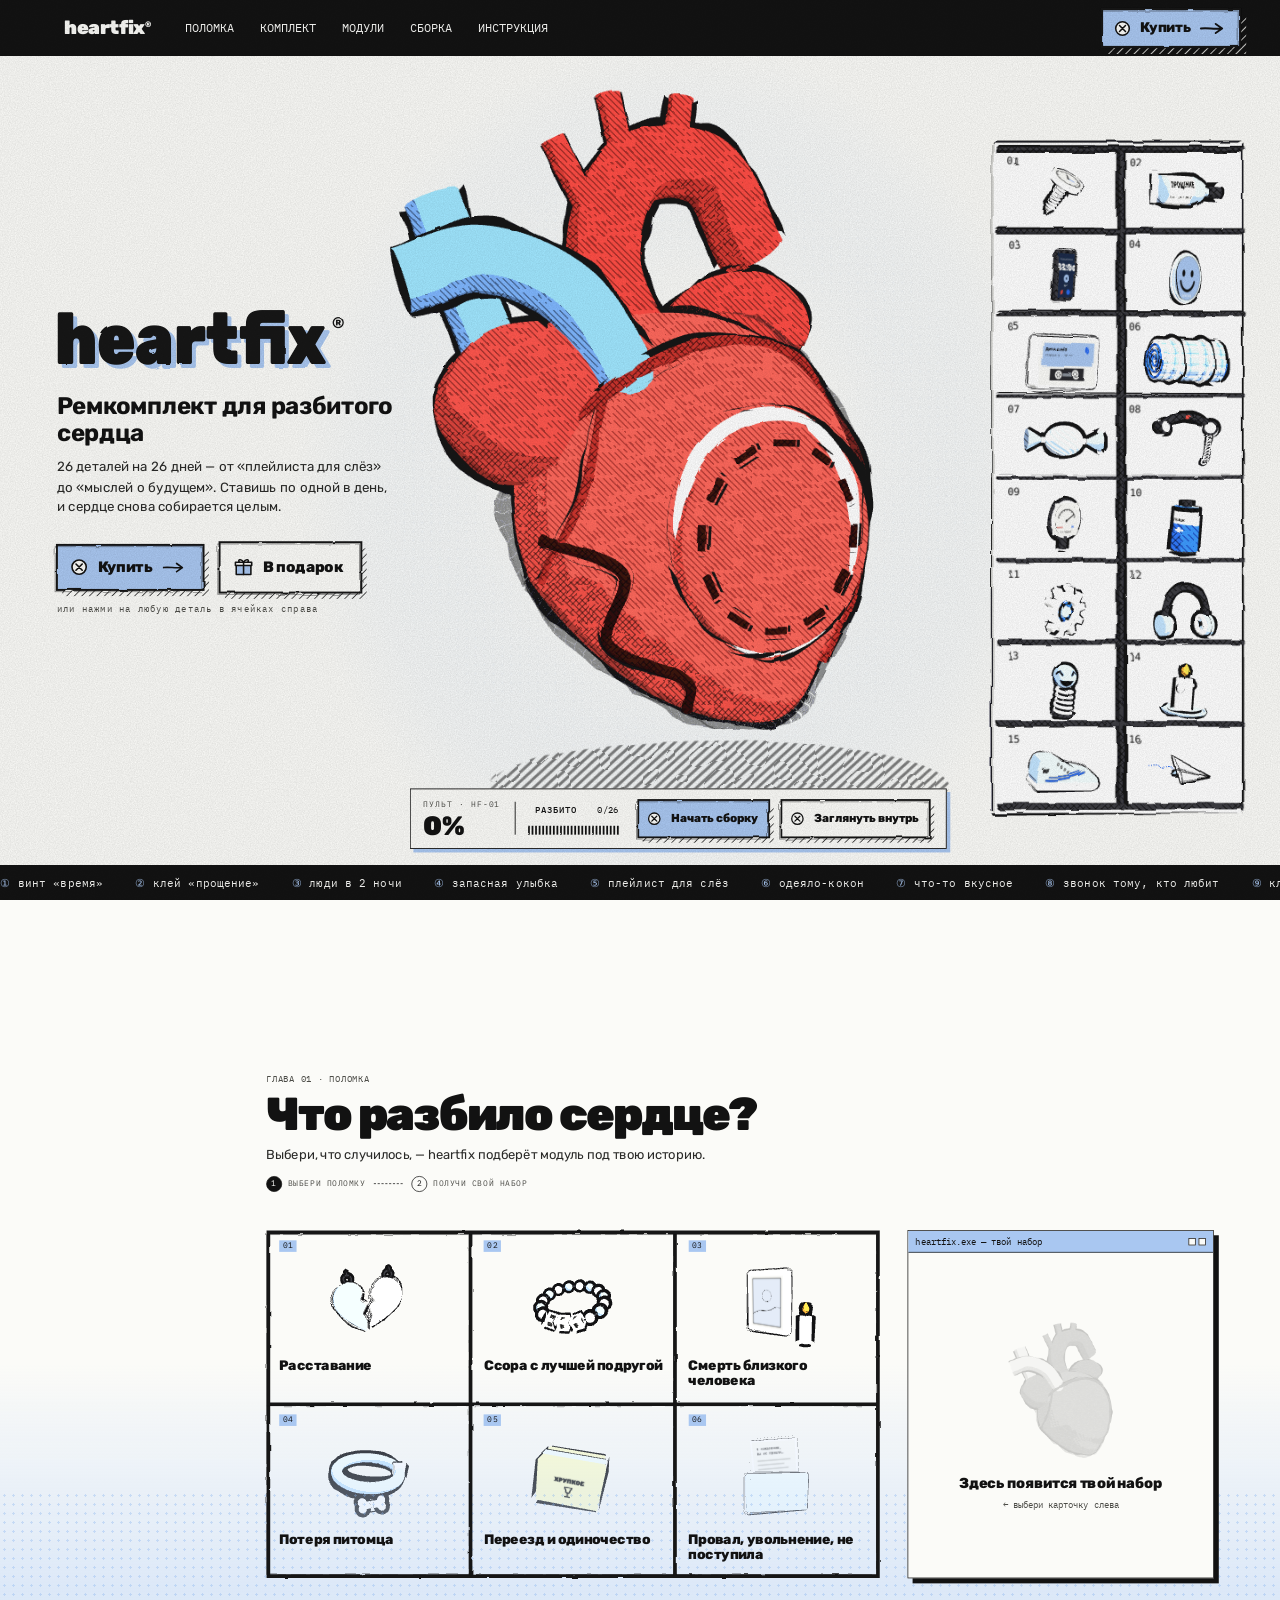
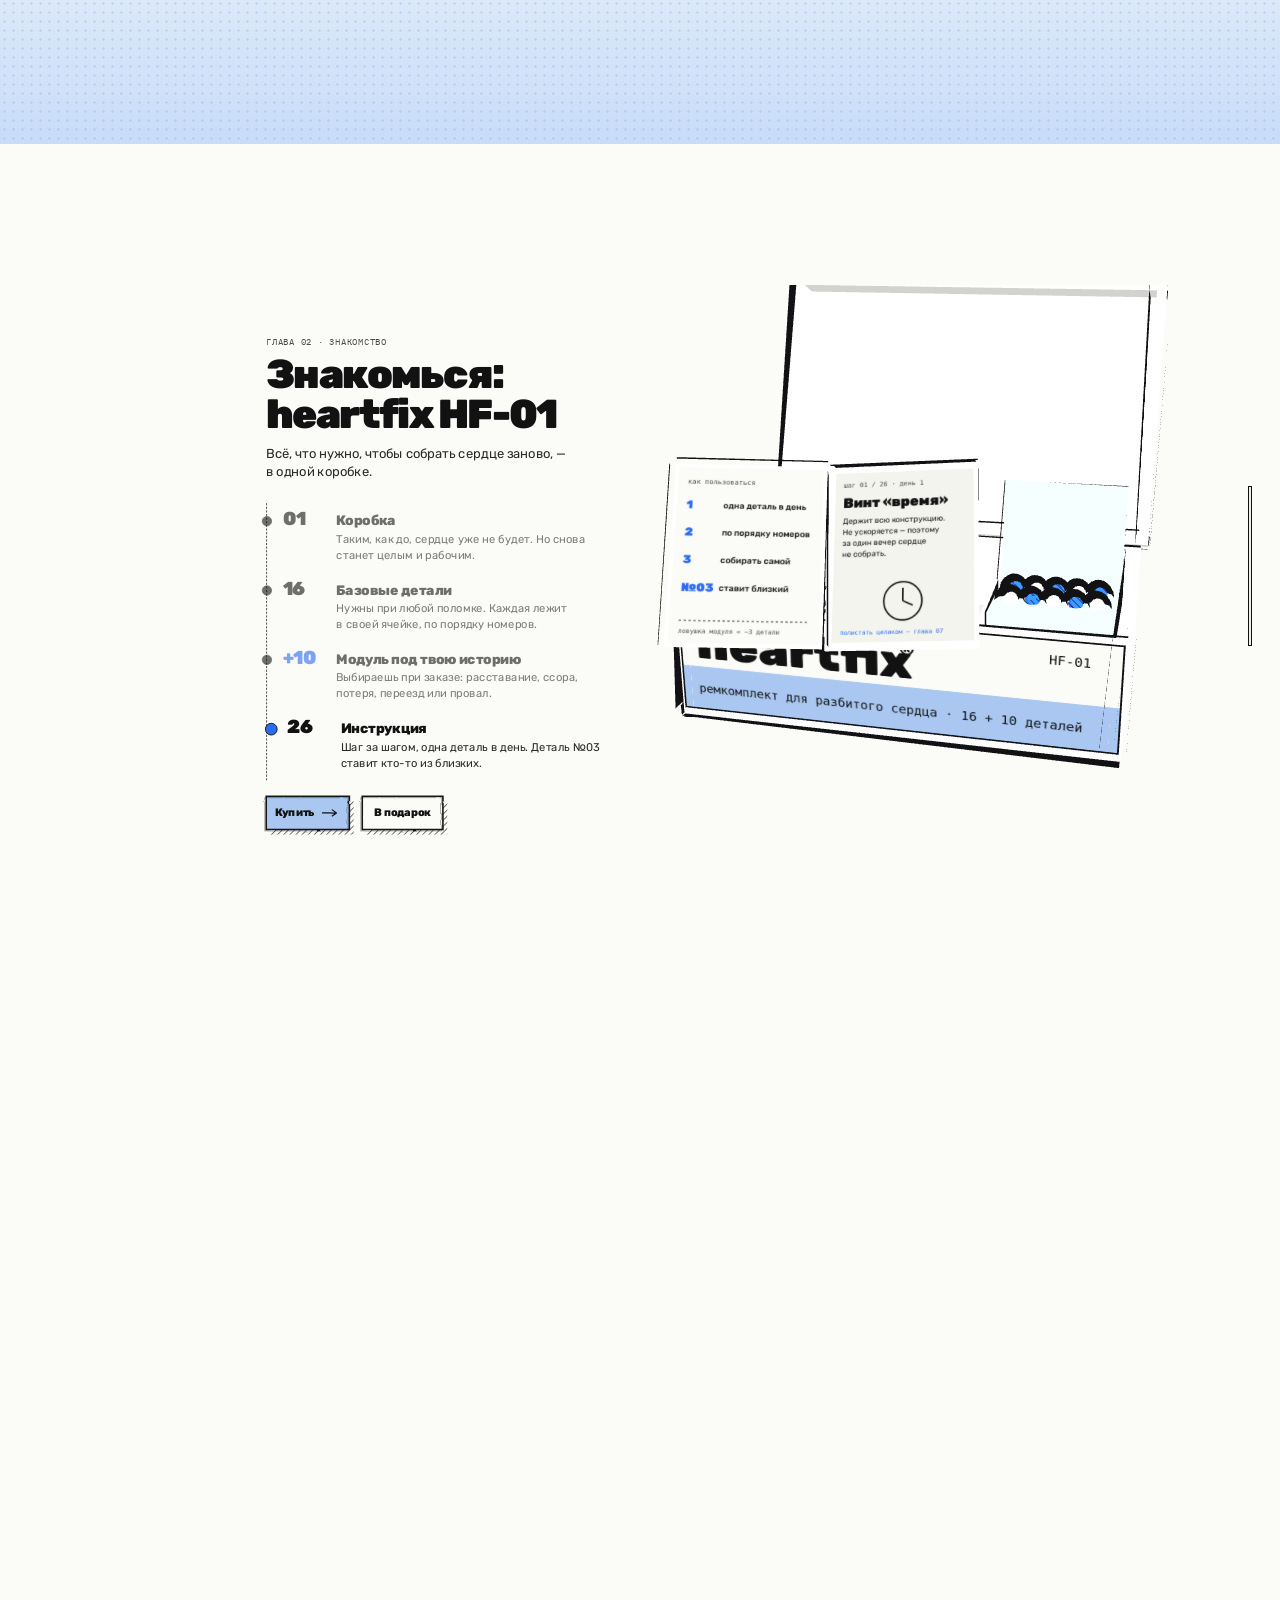
==== commit 24b6645a: "2-3 экран | 1.4 правки" ====
--- a/index.html
+++ b/index.html
@@ -7,7 +7,7 @@
 <meta name="description" content="heartfix HF-01 — ремкомплект для разбитого сердца: 26 деталей на 26 дней.">
 <link rel="preconnect" href="https://fonts.googleapis.com">
 <link href="https://fonts.googleapis.com/css2?family=Rubik:wght@400;500;700;800;900&family=IBM+Plex+Mono:ital,wght@0,400;0,500;1,400&display=swap" rel="stylesheet">
-<link rel="stylesheet" href="css/style.css">
+<link rel="stylesheet" href="css/style.css?v=202611271438">
 </head>
 <body>
 <div id="hf-loader" class="ld" role="status" aria-label="Загружаем heartfix">
@@ -20,10 +20,10 @@
 <div class="ld-msg ld-last" style="--d:6.3s"><span class="ld-who">он · 02:14 · прочитано</span>Я&nbsp;тебя никогда не&nbsp;любил.</div>
 </div>
 <div class="ld-heart">
-<img class="ld-ghost" src="img/heart-whole.webp" alt="" width="320" height="411">
+<img class="ld-ghost" src="img/heart-whole.webp?v=202611271438" alt="" width="320" height="411">
 <div class="ld-fill">
-<img class="ld-hl" src="img/heart-whole.webp" alt="" width="320" height="411">
-<img class="ld-hr" src="img/heart-whole.webp" alt="" width="320" height="411">
+<img class="ld-hl" src="img/heart-whole.webp?v=202611271438" alt="" width="320" height="411">
+<img class="ld-hr" src="img/heart-whole.webp?v=202611271438" alt="" width="320" height="411">
 </div>
 <svg class="ld-crack" viewBox="0 0 320 411" aria-hidden="true"><polyline pathLength="1" points="166,0 166,138 149,179 176,215 152,256 182,296 162,341 186,411" fill="none" stroke="#121212" stroke-width="3.4" stroke-linejoin="round" stroke-linecap="round"/></svg>
 <span class="ld-sh ld-sh1"></span><span class="ld-sh ld-sh2"></span><span class="ld-sh ld-sh3"></span>
@@ -181,7 +181,7 @@
 <div class="c1-diag" aria-live="polite">
 <div class="c1-bar"><span>heartfix.exe — твой набор</span><span class="c1-win" aria-hidden="true"><i></i><i></i></span></div>
 <template data-if="c1None"><div class="c1-empty">
-<img class="c1-ghost" src="img/heart-whole.webp" alt="" width="150" height="193">
+<img class="c1-ghost" src="img/heart-whole.webp?v=202611271438" alt="" width="150" height="193">
 <p class="c1-e1">Здесь появится твой набор</p>
 <p class="c1-e2">← выбери карточку слева</p>
 </div></template>
@@ -204,12 +204,40 @@
 </div>
 </div>
 </section>
-
-</div>
-</div>
-</div>
-<script src="js/three.min.js"></script>
-<script src="js/binder.js"></script>
-<script src="js/main.js"></script>
+<section id="ch-02" data-bt-style="[[c2Section]]" data-step="0">
+<div data-bt-style="[[c2Sticky]]">
+<canvas id="hf3d2" aria-hidden="true" style="position:absolute;left:0;top:0;width:100%;height:100%;pointer-events:none"></canvas>
+<div data-bt-style="[[c1Box]]">
+<div data-bt-style="[[c1Inner]]">
+<div class="c2-left">
+<div class="c2-kick">глава 02 · знакомство</div>
+<h2 class="c2-h">Знакомься: heartfix&nbsp;HF-01</h2>
+<p class="c2-lead">Всё, что нужно, чтобы собрать сердце заново, — в&nbsp;одной коробке.</p>
+<ol class="c2-steps">
+<li data-s="0"><span class="c2-n">01</span><span class="c2-tx"><b>Коробка</b>Таким, как до, сердце уже не&nbsp;будет. Но&nbsp;снова станет целым и&nbsp;рабочим.</span></li>
+<li data-s="1"><span class="c2-n">16</span><span class="c2-tx"><b>Базовые детали</b>Нужны при любой поломке. Каждая лежит в&nbsp;своей ячейке, по&nbsp;порядку номеров.</span></li>
+<li data-s="2"><span class="c2-n m">+10</span><span class="c2-tx"><b>Модуль под&nbsp;твою историю</b><span data-text="c2Mod"></span></span></li>
+<li data-s="3"><span class="c2-n">26</span><span class="c2-tx"><b>Инструкция</b>Шаг за&nbsp;шагом, одна деталь в&nbsp;день. Деталь №03 ставит кто-то из&nbsp;близких.</span></li>
+</ol>
+<div class="c2-cta">
+<a href="#ch-01" class="sk" style="font-size:15px;padding:11px 16px 11px 12px;gap:10px"><svg class="bg" aria-hidden="true"><rect class="shd" x="6" y="7" width="100%" height="100%" fill="url(#hatchB)"/><rect x="0" y="0" width="100%" height="100%" fill="#A9C7F1" stroke="#121212" stroke-width="2.2" filter="url(#wobB)"/><rect x="-2" y="2" width="100%" height="100%" fill="none" stroke="#121212" stroke-width="1" opacity=".45" filter="url(#wobC)"/></svg><span>Купить</span><svg class="ar" viewBox="0 0 26 14" width="22" height="12" aria-hidden="true"><path d="M1 7 C8 6 15 8 23 7 M17 2 L24 7 L17 12" fill="none" stroke="#121212" stroke-width="2" stroke-linecap="round" stroke-linejoin="round"/></svg></a>
+<a href="#ch-01" class="sk" style="font-size:15px;padding:11px 16px;gap:10px"><svg class="bg" aria-hidden="true"><rect class="shd" x="6" y="7" width="100%" height="100%" fill="url(#hatchB)"/><rect x="0" y="0" width="100%" height="100%" fill="#FBFBF8" stroke="#121212" stroke-width="2.2" filter="url(#wobB)"/><rect x="-2" y="2" width="100%" height="100%" fill="none" stroke="#121212" stroke-width="1" opacity=".45" filter="url(#wobC)"/></svg><span>В&nbsp;подарок</span></a>
+</div>
+<p class="c2-hint" aria-hidden="true">листай вниз — коробка откроется ↓</p>
+</div>
+<div class="c2-art" aria-hidden="true"></div>
+<div class="c2-fallback" aria-hidden="true">heartfix® HF-01</div>
+</div>
+</div>
+<div class="c2-prog" aria-hidden="true"><i></i></div>
+</div>
+</section>
+
+</div>
+</div>
+</div>
+<script src="js/three.min.js?v=202611271438"></script>
+<script src="js/binder.js?v=202611271438"></script>
+<script src="js/main.js?v=202611271438"></script>
 </body>
 </html>
--- a/css/style.css
+++ b/css/style.css
@@ -126,3 +126,35 @@
 @keyframes c1in4{from{opacity:0;clip-path:inset(0 100% 0 0)}to{opacity:1;clip-path:inset(0 0 0 0)}}#ch-01 .k4 .c1-body>*{animation:c1in4 .4s steps(8) both}
 @keyframes c1in5{from{opacity:0;clip-path:inset(0 100% 0 0)}to{opacity:1;clip-path:inset(0 0 0 0)}}#ch-01 .k5 .c1-body>*{animation:c1in5 .4s steps(8) both}
 #ch-01 .c1-body>*:nth-child(1){animation-delay:0.2s!important}#ch-01 .c1-body>*:nth-child(2){animation-delay:0.35s!important}#ch-01 .c1-body>*:nth-child(3){animation-delay:0.55s!important}#ch-01 .c1-body>*:nth-child(4){animation-delay:0.75s!important}#ch-01 .c1-body>*:nth-child(5){animation-delay:0.95s!important}#ch-01 .c1-body>*:nth-child(6){animation-delay:1.1s!important}#ch-01 .c1-body>*:nth-child(7){animation-delay:1.25s!important}
+/* chapter 02 «Знакомство»: scroll-driven unboxing; the step list follows the box */
+#ch-02 .c2-left{position:absolute;left:64px;top:70px;width:470px}
+#ch-02 .c2-kick{font-family:'IBM Plex Mono',monospace;font-size:12px;letter-spacing:.08em;text-transform:uppercase;color:#4C4C47}
+#ch-02 .c2-h{margin:8px 0 0;font-weight:900;font-size:56px;line-height:1;letter-spacing:-0.04em}
+#ch-02 .c2-lead{margin:14px 0 0;font-size:18px;line-height:1.4;color:#2A2A28;max-width:420px}
+#ch-02 .c2-steps{list-style:none;margin:30px 0 0;padding:0;position:relative;border-left:1.5px dashed #121212}
+#ch-02 .c2-steps li{position:relative;display:flex;gap:16px;align-items:baseline;padding:10px 0 12px 22px;opacity:.28;transition:opacity .4s,translate .4s}
+#ch-02 .c2-steps li::before{content:'';position:absolute;left:-7px;top:18px;width:12px;height:12px;border:1.5px solid #121212;border-radius:50%;background:#FBFBF8;transition:background .3s,scale .3s}
+#ch-02 .c2-n{flex:none;min-width:58px;font-weight:900;font-size:26px;line-height:1;letter-spacing:-0.03em}
+#ch-02 .c2-n.m{color:#2B6BF0}
+#ch-02 .c2-tx{font-size:15.5px;line-height:1.4;color:#2A2A28}
+#ch-02 .c2-tx b{display:block;margin-bottom:2px;font-weight:800;font-size:19px;letter-spacing:-0.02em;color:#121212}
+#ch-02 .c2-cta{display:flex;gap:18px;align-items:center;margin-top:22px;opacity:0;translate:0 10px;pointer-events:none;transition:opacity .4s,translate .4s}
+#ch-02 .c2-hint{position:absolute;left:0;top:650px;margin:0;font-family:'IBM Plex Mono',monospace;font-size:12px;color:#4C4C47;transition:opacity .3s;animation:c2bob 1.6s ease-in-out infinite}
+@keyframes c2bob{50%{translate:0 5px}}
+#ch-02:not([data-step="0"]) .c2-hint{opacity:0}
+#ch-02[data-step="3"] .c2-cta{opacity:1;translate:0 0;pointer-events:auto}
+#ch-02 .c2-art{position:absolute;left:540px;top:0;width:880px;height:780px}
+#ch-02 .c2-fallback{display:none;position:absolute;left:640px;top:300px;font-weight:900;font-size:64px;letter-spacing:-0.04em;color:#A9C7F1}
+#ch-02:not(.c2-3d) .c2-fallback{display:block}
+#ch-02 .c2-prog{position:absolute;right:28px;top:50%;width:4px;height:160px;translate:0 -50%;background:#EEEEEA;border:1px solid #121212}
+#ch-02 .c2-prog i{display:block;width:100%;height:calc(var(--c2p,0) * 100%);background:#2B6BF0}
+#ch-02[data-step="0"] .c2-steps li[data-s="0"]{opacity:1;translate:6px 0}#ch-02[data-step="0"] .c2-steps li[data-s="0"]::before{background:#2B6BF0;scale:1.25}
+#ch-02[data-step="1"] .c2-steps li[data-s="0"]{opacity:.6}#ch-02[data-step="1"] .c2-steps li[data-s="0"]::before{background:#121212}
+#ch-02[data-step="1"] .c2-steps li[data-s="1"]{opacity:1;translate:6px 0}#ch-02[data-step="1"] .c2-steps li[data-s="1"]::before{background:#2B6BF0;scale:1.25}
+#ch-02[data-step="2"] .c2-steps li[data-s="0"]{opacity:.6}#ch-02[data-step="2"] .c2-steps li[data-s="0"]::before{background:#121212}
+#ch-02[data-step="2"] .c2-steps li[data-s="1"]{opacity:.6}#ch-02[data-step="2"] .c2-steps li[data-s="1"]::before{background:#121212}
+#ch-02[data-step="2"] .c2-steps li[data-s="2"]{opacity:1;translate:6px 0}#ch-02[data-step="2"] .c2-steps li[data-s="2"]::before{background:#2B6BF0;scale:1.25}
+#ch-02[data-step="3"] .c2-steps li[data-s="0"]{opacity:.6}#ch-02[data-step="3"] .c2-steps li[data-s="0"]::before{background:#121212}
+#ch-02[data-step="3"] .c2-steps li[data-s="1"]{opacity:.6}#ch-02[data-step="3"] .c2-steps li[data-s="1"]::before{background:#121212}
+#ch-02[data-step="3"] .c2-steps li[data-s="2"]{opacity:.6}#ch-02[data-step="3"] .c2-steps li[data-s="2"]::before{background:#121212}
+#ch-02[data-step="3"] .c2-steps li[data-s="3"]{opacity:1;translate:6px 0}#ch-02[data-step="3"] .c2-steps li[data-s="3"]::before{background:#2B6BF0;scale:1.25}
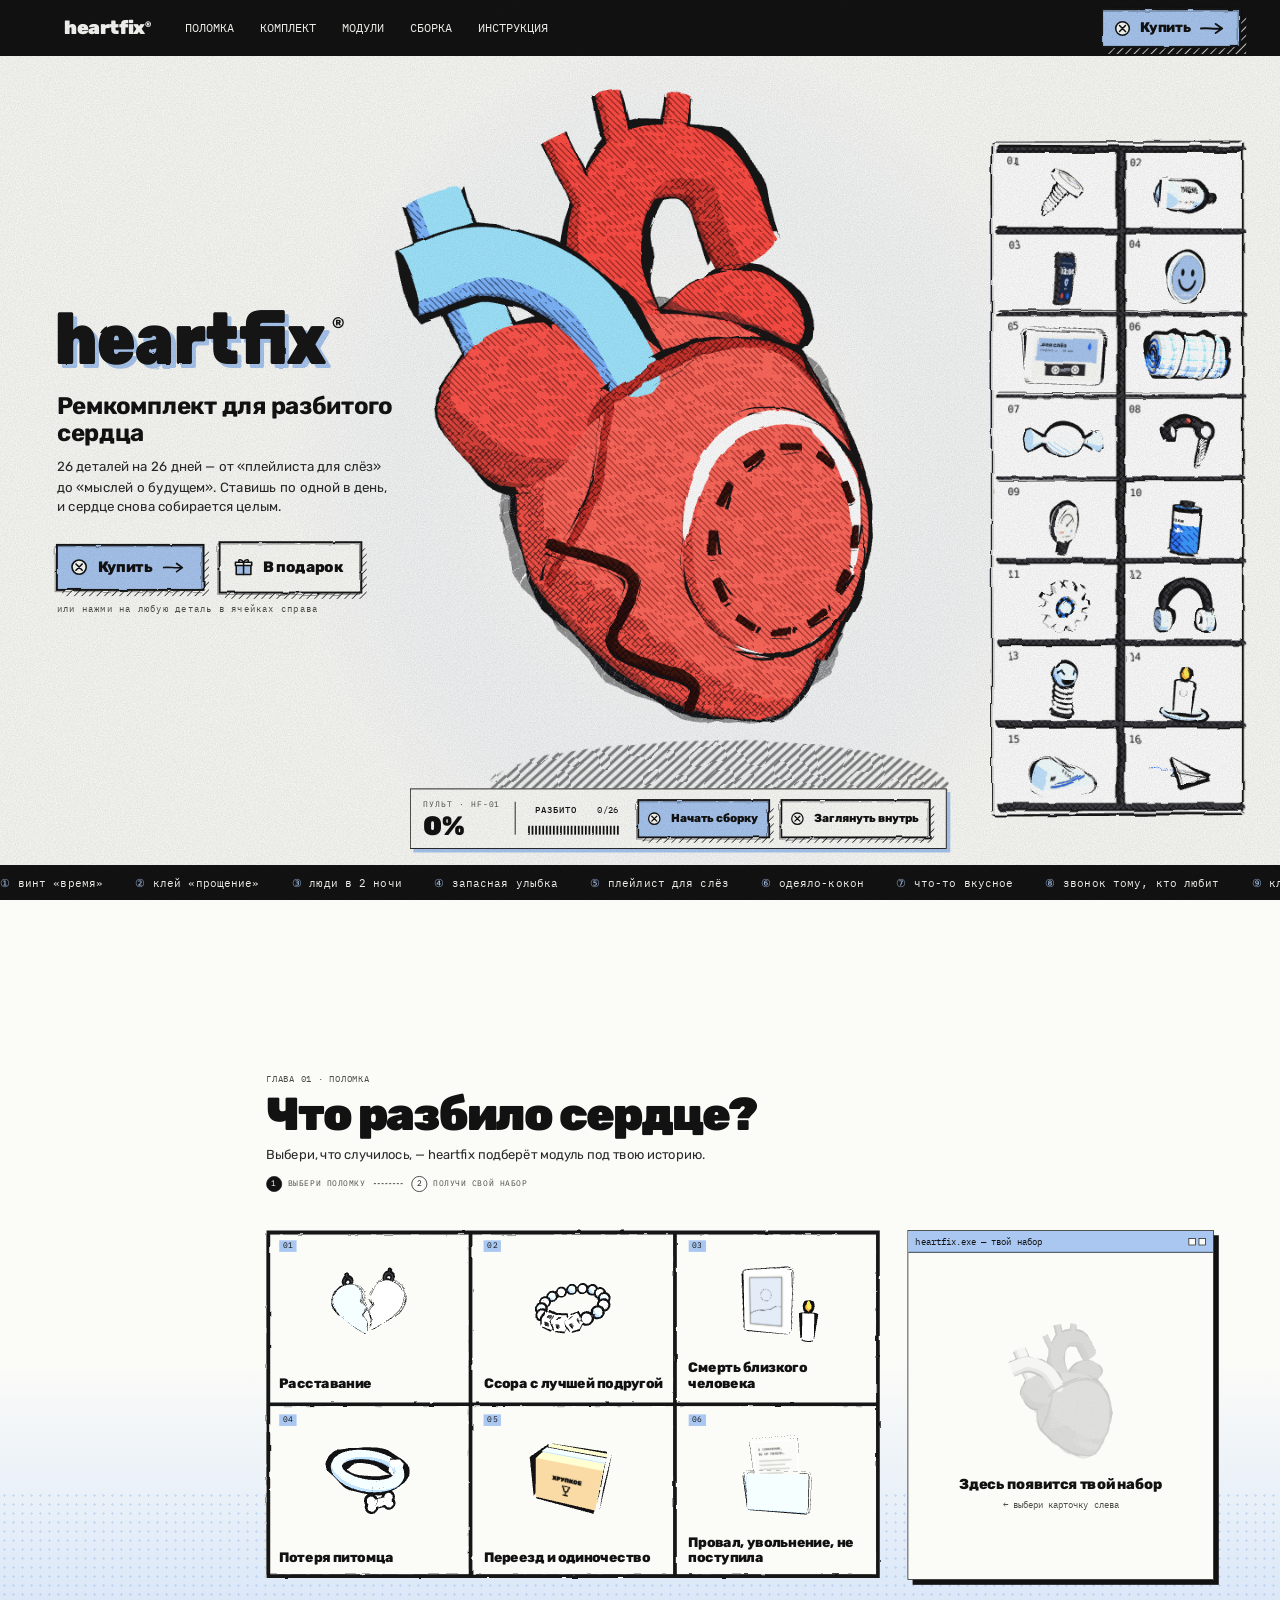
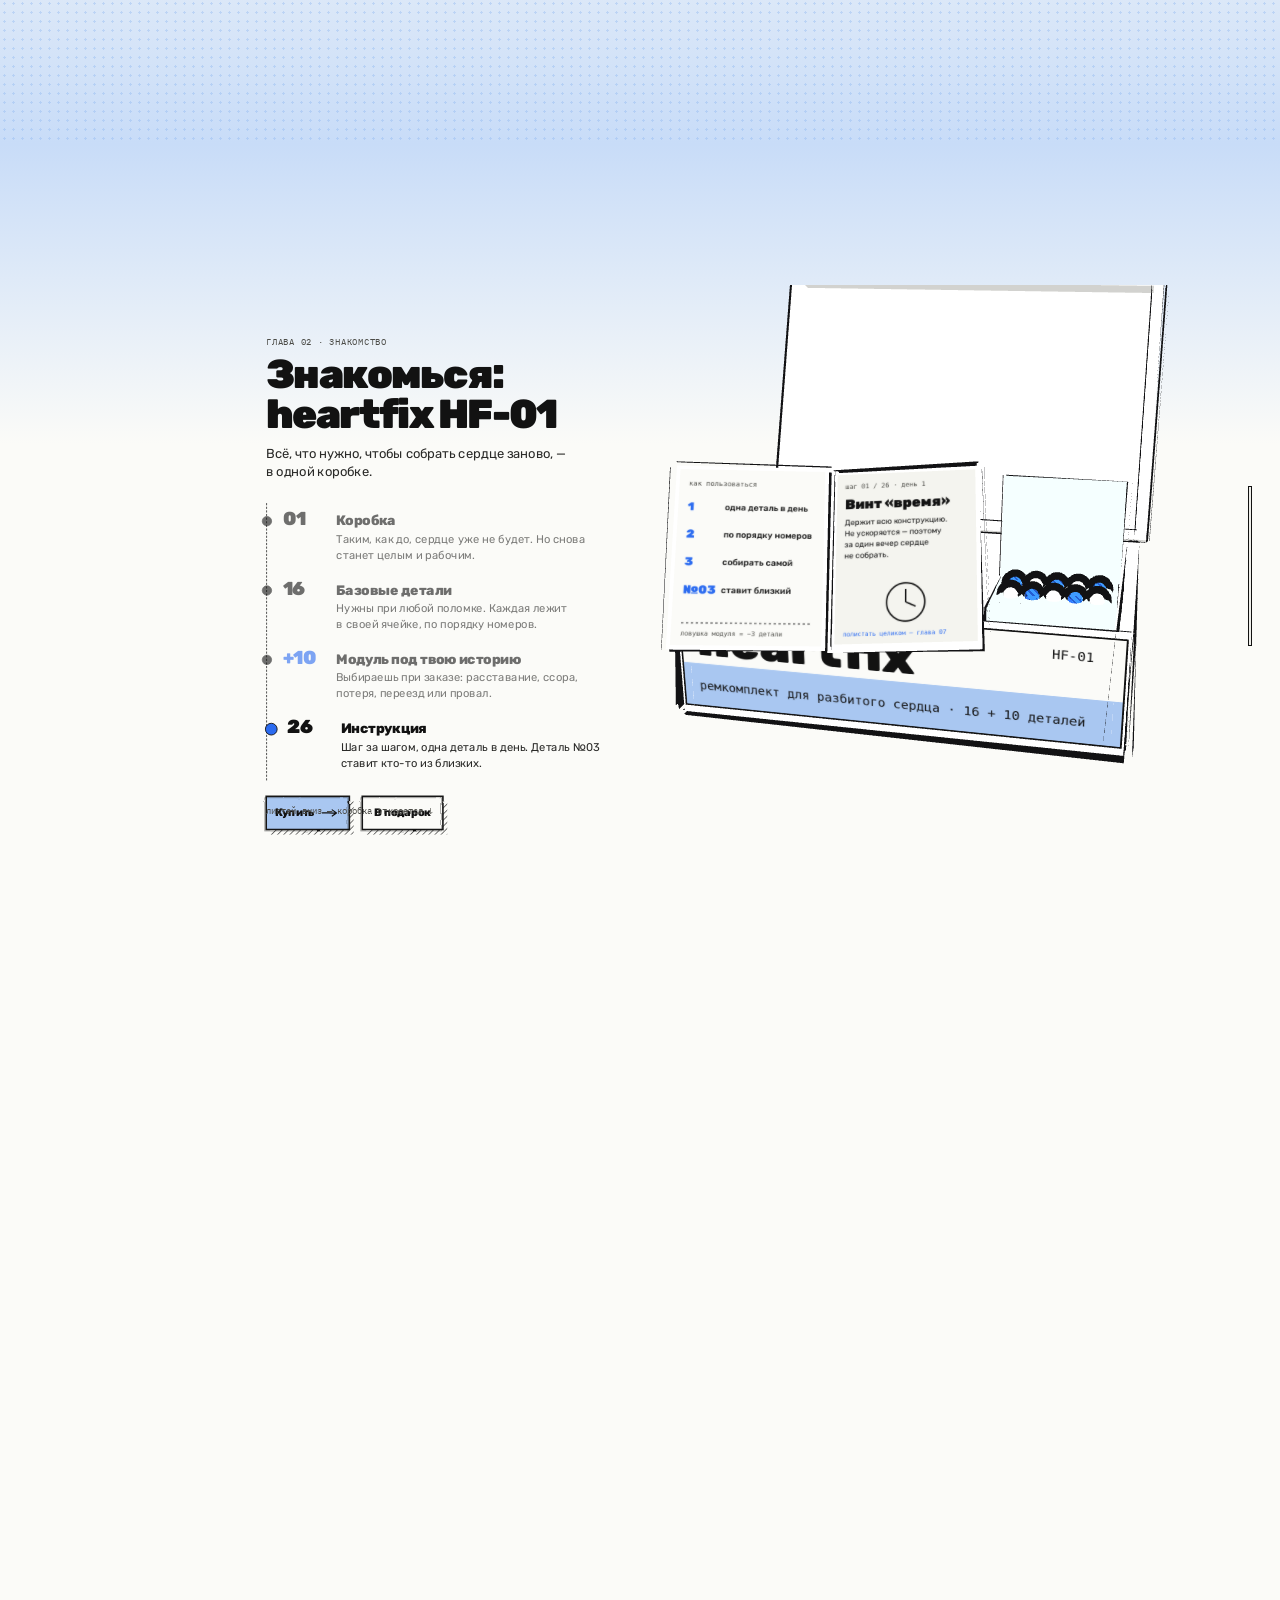
==== commit e44e726e: "2-3 экран | 1.5 правки" ====
--- a/index.html
+++ b/index.html
@@ -7,7 +7,7 @@
 <meta name="description" content="heartfix HF-01 — ремкомплект для разбитого сердца: 26 деталей на 26 дней.">
 <link rel="preconnect" href="https://fonts.googleapis.com">
 <link href="https://fonts.googleapis.com/css2?family=Rubik:wght@400;500;700;800;900&family=IBM+Plex+Mono:ital,wght@0,400;0,500;1,400&display=swap" rel="stylesheet">
-<link rel="stylesheet" href="css/style.css?v=202611271438">
+<link rel="stylesheet" href="css/style.css?v=202611271452">
 </head>
 <body>
 <div id="hf-loader" class="ld" role="status" aria-label="Загружаем heartfix">
@@ -20,10 +20,10 @@
 <div class="ld-msg ld-last" style="--d:6.3s"><span class="ld-who">он · 02:14 · прочитано</span>Я&nbsp;тебя никогда не&nbsp;любил.</div>
 </div>
 <div class="ld-heart">
-<img class="ld-ghost" src="img/heart-whole.webp?v=202611271438" alt="" width="320" height="411">
+<img class="ld-ghost" src="img/heart-whole.webp?v=202611271452" alt="" width="320" height="411">
 <div class="ld-fill">
-<img class="ld-hl" src="img/heart-whole.webp?v=202611271438" alt="" width="320" height="411">
-<img class="ld-hr" src="img/heart-whole.webp?v=202611271438" alt="" width="320" height="411">
+<img class="ld-hl" src="img/heart-whole.webp?v=202611271452" alt="" width="320" height="411">
+<img class="ld-hr" src="img/heart-whole.webp?v=202611271452" alt="" width="320" height="411">
 </div>
 <svg class="ld-crack" viewBox="0 0 320 411" aria-hidden="true"><polyline pathLength="1" points="166,0 166,138 149,179 176,215 152,256 182,296 162,341 186,411" fill="none" stroke="#121212" stroke-width="3.4" stroke-linejoin="round" stroke-linecap="round"/></svg>
 <span class="ld-sh ld-sh1"></span><span class="ld-sh ld-sh2"></span><span class="ld-sh ld-sh3"></span>
@@ -80,8 +80,8 @@
 
 <div class="wheel" data-bt-style="[[wheelBox]]">
 <div style="position:absolute;left:-88px;top:102px;width:176px;height:176px;border-radius:50%;border:1.5px solid #121212;background:#FBFBF8"></div>
-<div class="dg" style="position:absolute;left:0;top:102px;width:88px;height:176px;display:flex;align-items:center;justify-content:center;font-size:38px;letter-spacing:-0.03em"><span data-text="curNum"></span></div>
-<template data-for="wheel" data-as="w"><a class="wl" data-bt-href="[[w.href]]" data-bt-style="[[w.style]]"><span data-text="w.label"></span></a></template>
+<div class="dg" style="position:absolute;left:0;top:102px;width:88px;height:176px;display:flex;align-items:center;justify-content:center;font-size:38px;letter-spacing:-0.03em;overflow:hidden"><span class="wn-strip" data-bt-style="[[numStrip]]"><span>00</span><span>01</span><span>02</span><span>03</span><span>04</span><span>05</span><span>06</span><span>07</span><span>08</span><span>09</span><span>10</span><span>11</span><span>12</span><span>13</span></span></div>
+<template data-for="wheel" data-as="w"><a data-bt-class="[[w.cls]]" data-bt-href="[[w.href]]" data-bt-style="[[w.style]]"><span class="wl-i" data-text="w.small"></span><span class="wl-a" data-text="w.big"></span></a></template>
 </div>
 
 <div>
@@ -158,9 +158,9 @@
 </section>
 
 <section id="ch-01" data-bt-style="[[c1Section]]">
-<canvas id="hf3d1" aria-hidden="true" style="position:absolute;left:0;top:0;width:100%;height:100%;pointer-events:none"></canvas>
 <div style="position:absolute;left:0;right:0;bottom:0;height:45%;background:linear-gradient(180deg,rgba(169,199,241,0),#C8DCF8);pointer-events:none" aria-hidden="true"></div>
 <div style="position:absolute;left:0;right:0;bottom:0;height:30%;background-image:radial-gradient(#86B2EE 1px,transparent 1.3px);background-size:9px 9px;opacity:.35;pointer-events:none" aria-hidden="true"></div>
+<canvas id="hf3d1" aria-hidden="true" style="position:absolute;left:0;top:0;width:100%;height:100%;pointer-events:none"></canvas>
 <div data-bt-style="[[c1Box]]">
 <div data-bt-style="[[c1Inner]]">
 <svg width="0" height="0" style="position:absolute" aria-hidden="true"><defs><filter id="wob" x="-8%" y="-8%" width="116%" height="116%"><feTurbulence type="fractalNoise" baseFrequency=".035" numOctaves="2" seed="2"/><feDisplacementMap in="SourceGraphic" scale="2.6"/></filter><pattern id="ht" width="6" height="6" patternUnits="userSpaceOnUse" patternTransform="rotate(45)"><path d="M0 0 V6" stroke="#121212" stroke-width="1.2"/></pattern></defs></svg>
@@ -181,7 +181,7 @@
 <div class="c1-diag" aria-live="polite">
 <div class="c1-bar"><span>heartfix.exe — твой набор</span><span class="c1-win" aria-hidden="true"><i></i><i></i></span></div>
 <template data-if="c1None"><div class="c1-empty">
-<img class="c1-ghost" src="img/heart-whole.webp?v=202611271438" alt="" width="150" height="193">
+<img class="c1-ghost" src="img/heart-whole.webp?v=202611271452" alt="" width="150" height="193">
 <p class="c1-e1">Здесь появится твой набор</p>
 <p class="c1-e2">← выбери карточку слева</p>
 </div></template>
@@ -205,6 +205,7 @@
 </div>
 </section>
 <section id="ch-02" data-bt-style="[[c2Section]]" data-step="0">
+<div class="c2-blend" aria-hidden="true"></div>
 <div data-bt-style="[[c2Sticky]]">
 <canvas id="hf3d2" aria-hidden="true" style="position:absolute;left:0;top:0;width:100%;height:100%;pointer-events:none"></canvas>
 <div data-bt-style="[[c1Box]]">
@@ -236,8 +237,8 @@
 </div>
 </div>
 </div>
-<script src="js/three.min.js?v=202611271438"></script>
-<script src="js/binder.js?v=202611271438"></script>
-<script src="js/main.js?v=202611271438"></script>
+<script src="js/three.min.js?v=202611271452"></script>
+<script src="js/binder.js?v=202611271452"></script>
+<script src="js/main.js?v=202611271452"></script>
 </body>
 </html>
--- a/css/style.css
+++ b/css/style.css
@@ -158,3 +158,21 @@
 #ch-02[data-step="3"] .c2-steps li[data-s="1"]{opacity:.6}#ch-02[data-step="3"] .c2-steps li[data-s="1"]::before{background:#121212}
 #ch-02[data-step="3"] .c2-steps li[data-s="2"]{opacity:.6}#ch-02[data-step="3"] .c2-steps li[data-s="2"]::before{background:#121212}
 #ch-02[data-step="3"] .c2-steps li[data-s="3"]{opacity:1;translate:6px 0}#ch-02[data-step="3"] .c2-steps li[data-s="3"]::before{background:#2B6BF0;scale:1.25}
+/* chapter wheel: items glide, labels cross-fade, the number rolls like an odometer */
+.wheel .wl{display:block;transition:transform .75s cubic-bezier(.3,.85,.25,1),opacity .55s ease}
+.wheel .wl-i{display:block;font-family:'IBM Plex Mono',monospace;font-size:12.5px;transition:opacity .45s ease,translate .6s ease}
+.wheel .wl-a{position:absolute;left:0;top:-7px;font-family:'Rubik',sans-serif;font-weight:900;font-size:20px;letter-spacing:-0.02em;opacity:0;translate:-10px 0;transition:opacity .45s ease .1s,translate .6s cubic-bezier(.3,.85,.25,1) .05s}
+.wheel .wl.on .wl-i{opacity:0;translate:10px 0}.wheel .wl.on .wl-a{opacity:1;translate:0 0}
+.wheel .wn-strip{position:absolute;left:0;top:0;width:100%;display:flex;flex-direction:column;transition:transform .8s cubic-bezier(.3,.85,.25,1)}
+.wheel .wn-strip>span{flex:none;height:176px;display:flex;align-items:center;justify-content:center}
+/* chapter 02 blends out of chapter 01's blue */
+#ch-02 .c2-blend{position:absolute;left:0;right:0;top:0;height:300px;background:linear-gradient(180deg,#C8DCF8,rgba(251,251,248,0));pointer-events:none}
+#ch-02 .c2-left>*{opacity:0;translate:0 18px;transition:opacity .6s ease,translate .7s cubic-bezier(.2,.9,.25,1)}
+#ch-02.c2-in .c2-left>*{opacity:1;translate:0 0}
+#ch-02.c2-in .c2-left>:nth-child(2){transition-delay:.08s}#ch-02.c2-in .c2-left>:nth-child(3){transition-delay:.16s}#ch-02.c2-in .c2-left>:nth-child(4){transition-delay:.24s}
+#ch-02 .c2-left>.c2-cta{opacity:0}#ch-02.c2-in[data-step="3"] .c2-left>.c2-cta{opacity:1}
+#ch-02:not(.c2-3d) .c2-left>*{opacity:1;translate:none}
+/* chapter 01: titles sit on the same bottom line whether they take one line or two; the panel hugs its text */
+#ch-01 .c1card{padding-bottom:18px}#ch-01 .c1-t{margin-top:auto}
+#ch-01 .c1-diag{height:auto}#ch-01 .c1-empty{height:452px}
+@media (prefers-reduced-motion:reduce){.wheel .wl,.wheel .wn-strip,.wheel .wl-i,.wheel .wl-a{transition:none}}
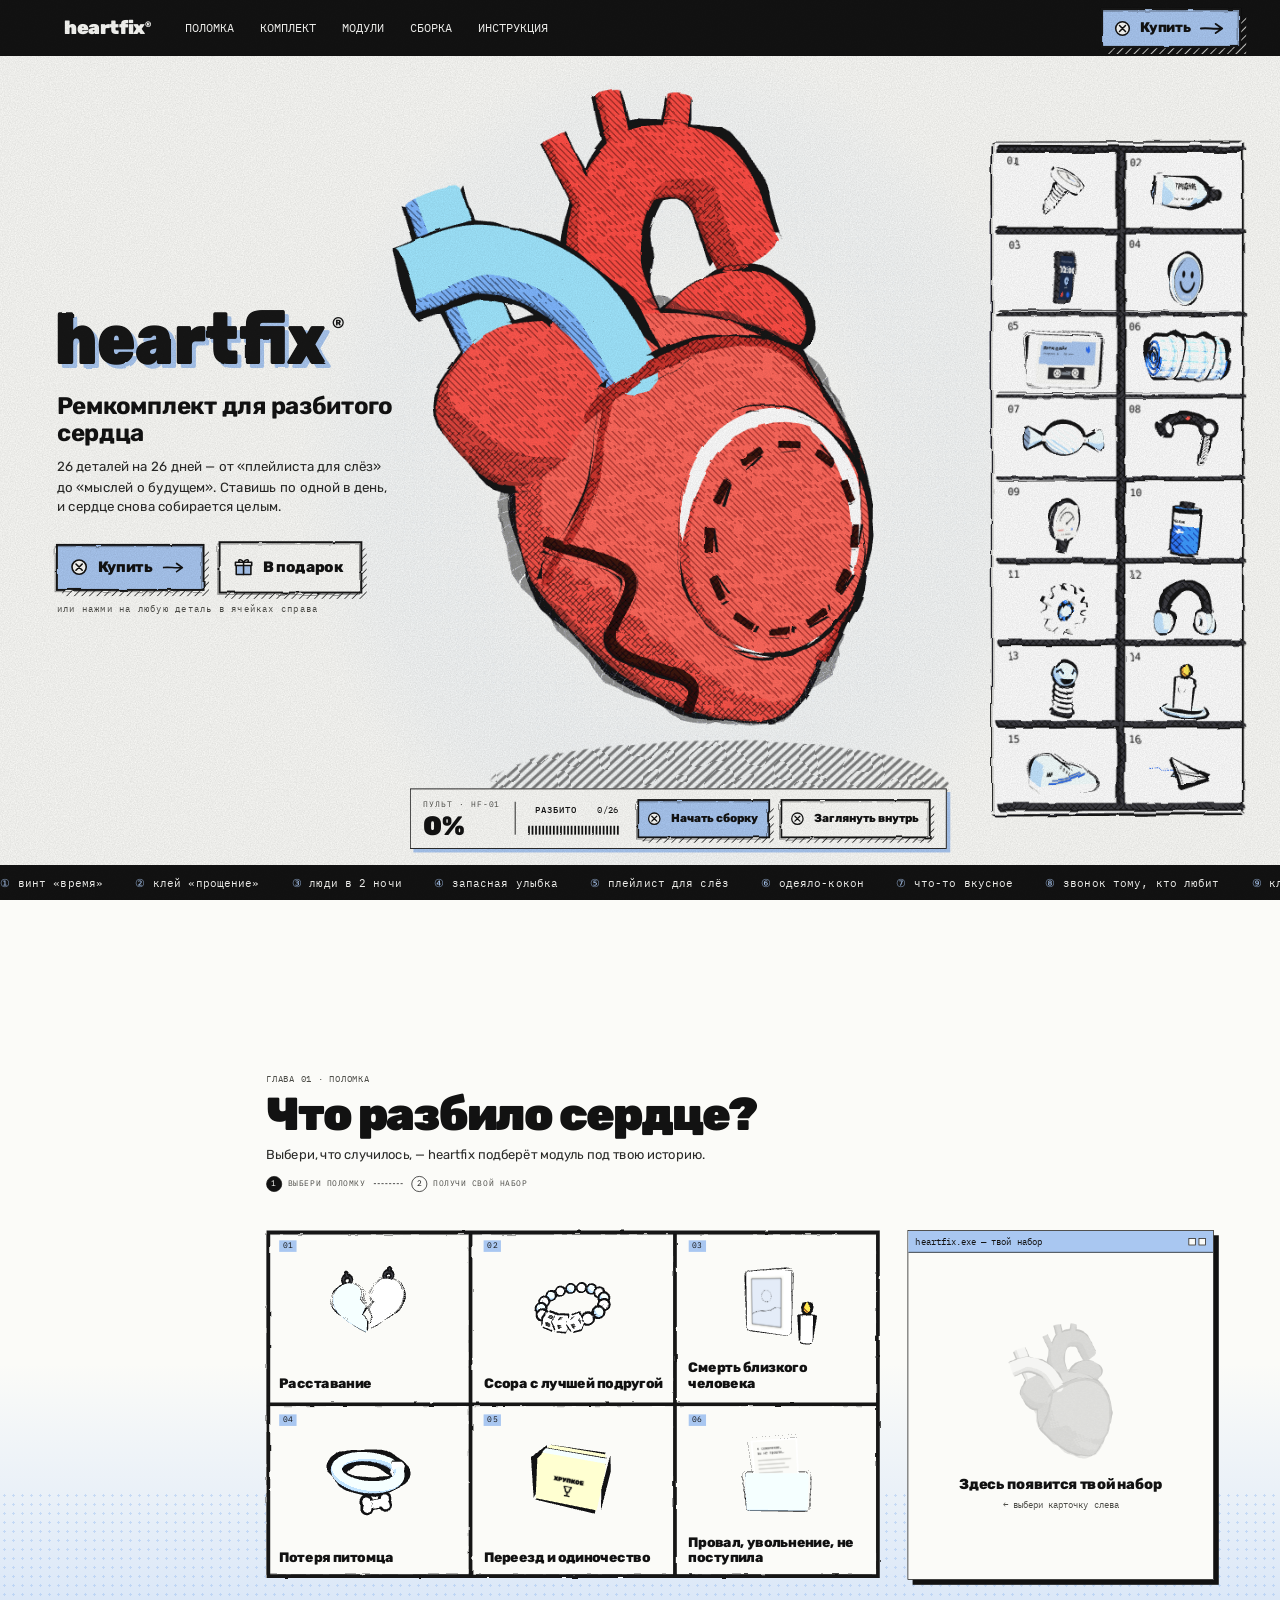
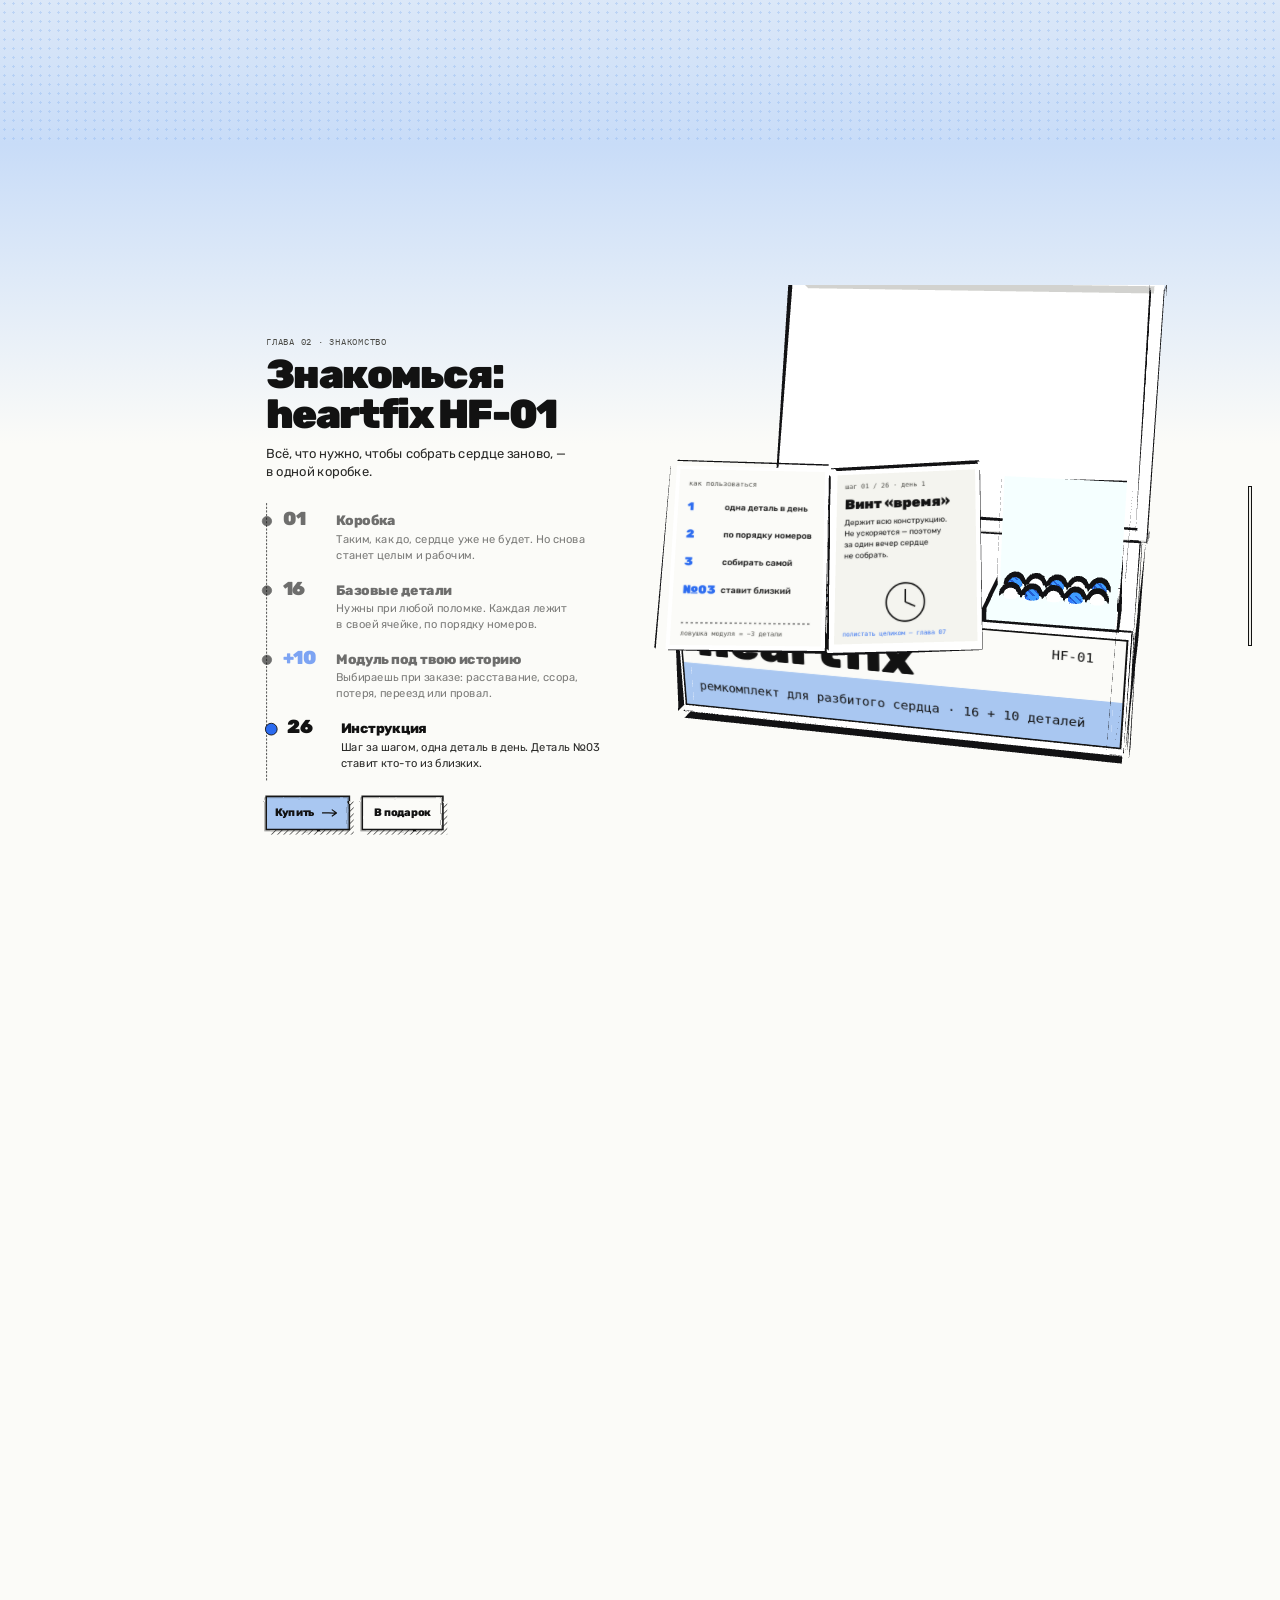
==== commit 87fd50ec: "2-3 экран | 1.6 правки" ====
--- a/index.html
+++ b/index.html
@@ -7,7 +7,7 @@
 <meta name="description" content="heartfix HF-01 — ремкомплект для разбитого сердца: 26 деталей на 26 дней.">
 <link rel="preconnect" href="https://fonts.googleapis.com">
 <link href="https://fonts.googleapis.com/css2?family=Rubik:wght@400;500;700;800;900&family=IBM+Plex+Mono:ital,wght@0,400;0,500;1,400&display=swap" rel="stylesheet">
-<link rel="stylesheet" href="css/style.css?v=202611271452">
+<link rel="stylesheet" href="css/style.css?v=202611271459">
 </head>
 <body>
 <div id="hf-loader" class="ld" role="status" aria-label="Загружаем heartfix">
@@ -20,17 +20,16 @@
 <div class="ld-msg ld-last" style="--d:6.3s"><span class="ld-who">он · 02:14 · прочитано</span>Я&nbsp;тебя никогда не&nbsp;любил.</div>
 </div>
 <div class="ld-heart">
-<img class="ld-ghost" src="img/heart-whole.webp?v=202611271452" alt="" width="320" height="411">
+<img class="ld-ghost" src="img/heart-whole.webp?v=202611271459" alt="" width="320" height="411">
 <div class="ld-fill">
-<img class="ld-hl" src="img/heart-whole.webp?v=202611271452" alt="" width="320" height="411">
-<img class="ld-hr" src="img/heart-whole.webp?v=202611271452" alt="" width="320" height="411">
+<img class="ld-hl" src="img/heart-whole.webp?v=202611271459" alt="" width="320" height="411">
+<img class="ld-hr" src="img/heart-whole.webp?v=202611271459" alt="" width="320" height="411">
 </div>
 <svg class="ld-crack" viewBox="0 0 320 411" aria-hidden="true"><polyline pathLength="1" points="166,0 166,138 149,179 176,215 152,256 182,296 162,341 186,411" fill="none" stroke="#121212" stroke-width="3.4" stroke-linejoin="round" stroke-linecap="round"/></svg>
 <span class="ld-sh ld-sh1"></span><span class="ld-sh ld-sh2"></span><span class="ld-sh ld-sh3"></span>
 <div class="ld-level"><span class="ld-pct"></span></div>
 <div class="ld-krak">КРАК.</div>
 </div>
-<div class="ld-foot"><span>загрузка · HF-01</span><span class="ld-st"><i>сердце: разламывается…</i><b>сердце: разбито</b></span></div>
 </div>
 </div>
 <script>
@@ -181,7 +180,7 @@
 <div class="c1-diag" aria-live="polite">
 <div class="c1-bar"><span>heartfix.exe — твой набор</span><span class="c1-win" aria-hidden="true"><i></i><i></i></span></div>
 <template data-if="c1None"><div class="c1-empty">
-<img class="c1-ghost" src="img/heart-whole.webp?v=202611271452" alt="" width="150" height="193">
+<img class="c1-ghost" src="img/heart-whole.webp?v=202611271459" alt="" width="150" height="193">
 <p class="c1-e1">Здесь появится твой набор</p>
 <p class="c1-e2">← выбери карточку слева</p>
 </div></template>
@@ -237,8 +236,8 @@
 </div>
 </div>
 </div>
-<script src="js/three.min.js?v=202611271452"></script>
-<script src="js/binder.js?v=202611271452"></script>
-<script src="js/main.js?v=202611271452"></script>
+<script src="js/three.min.js?v=202611271459"></script>
+<script src="js/binder.js?v=202611271459"></script>
+<script src="js/main.js?v=202611271459"></script>
 </body>
 </html>
--- a/css/style.css
+++ b/css/style.css
@@ -170,6 +170,7 @@
 #ch-02 .c2-left>*{opacity:0;translate:0 18px;transition:opacity .6s ease,translate .7s cubic-bezier(.2,.9,.25,1)}
 #ch-02.c2-in .c2-left>*{opacity:1;translate:0 0}
 #ch-02.c2-in .c2-left>:nth-child(2){transition-delay:.08s}#ch-02.c2-in .c2-left>:nth-child(3){transition-delay:.16s}#ch-02.c2-in .c2-left>:nth-child(4){transition-delay:.24s}
+#ch-02.c2-in:not([data-step="0"]) .c2-left>.c2-hint{opacity:0;pointer-events:none}
 #ch-02 .c2-left>.c2-cta{opacity:0}#ch-02.c2-in[data-step="3"] .c2-left>.c2-cta{opacity:1}
 #ch-02:not(.c2-3d) .c2-left>*{opacity:1;translate:none}
 /* chapter 01: titles sit on the same bottom line whether they take one line or two; the panel hugs its text */
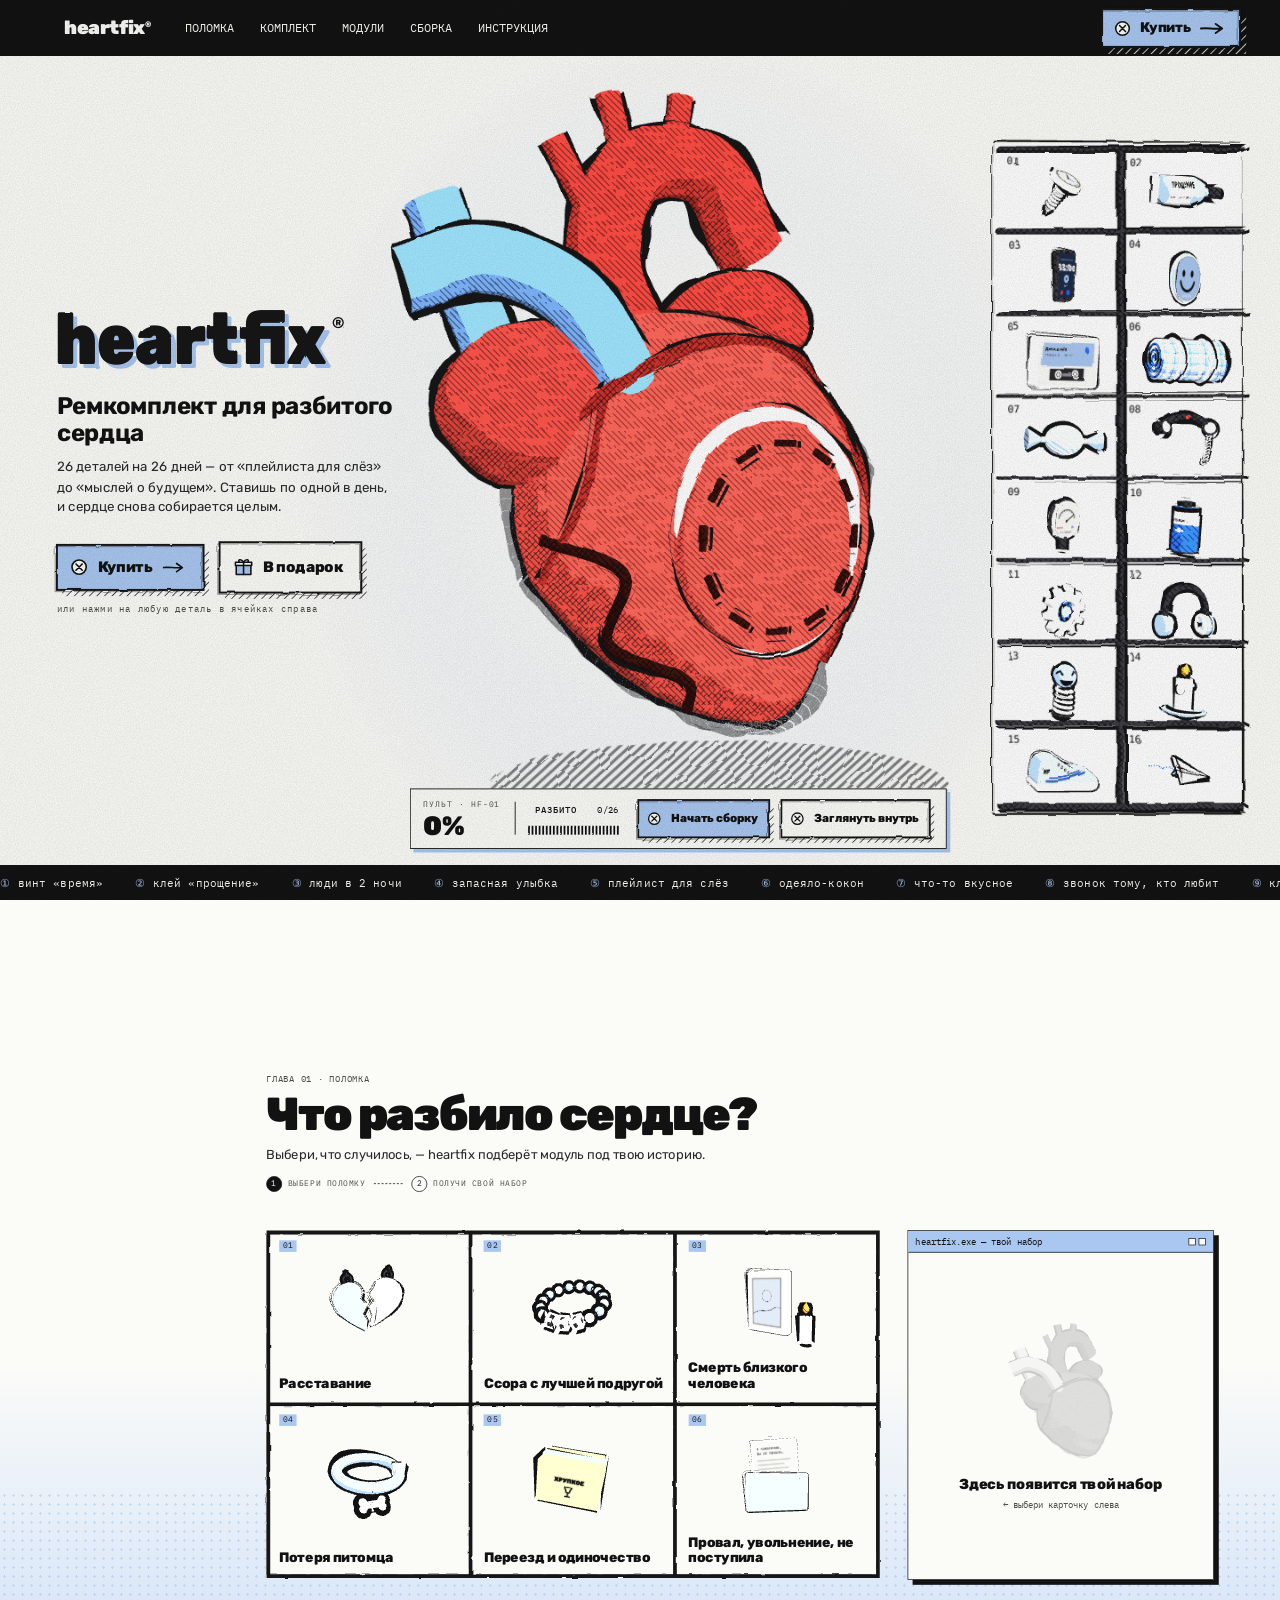
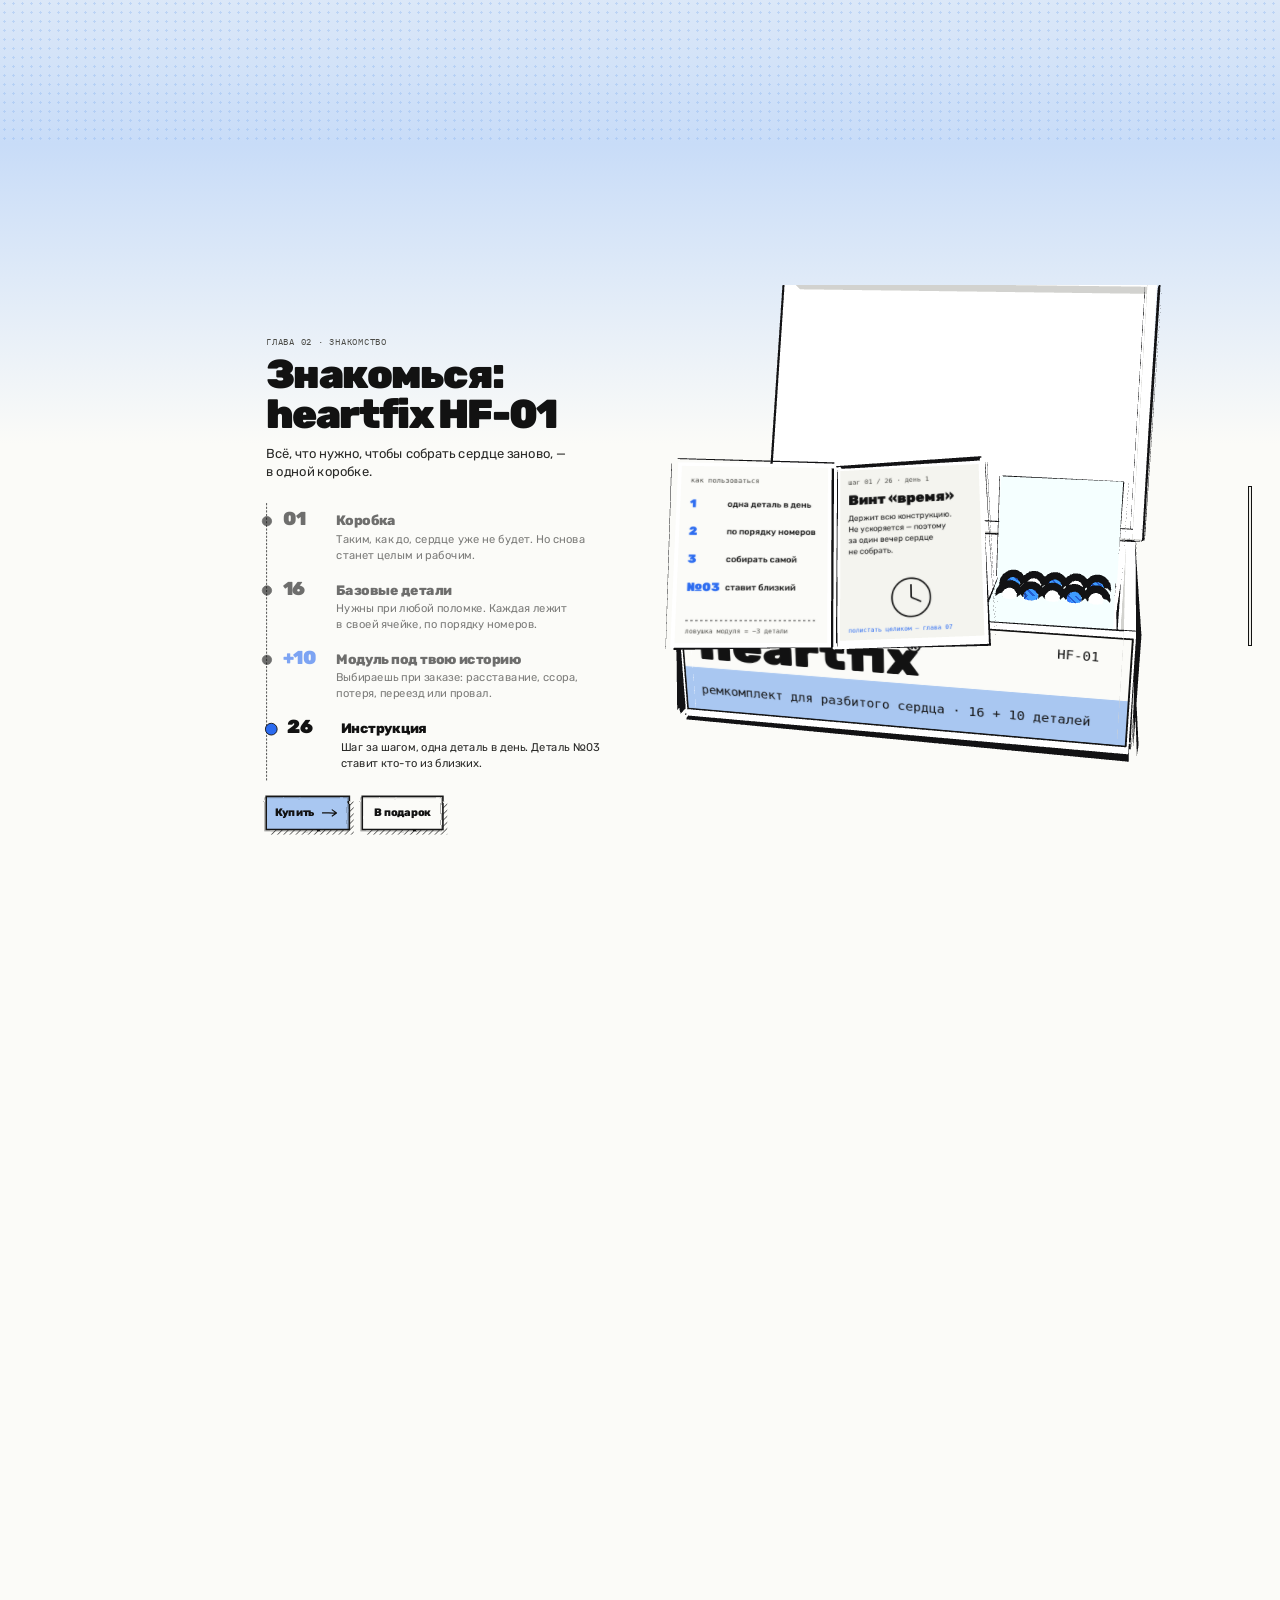
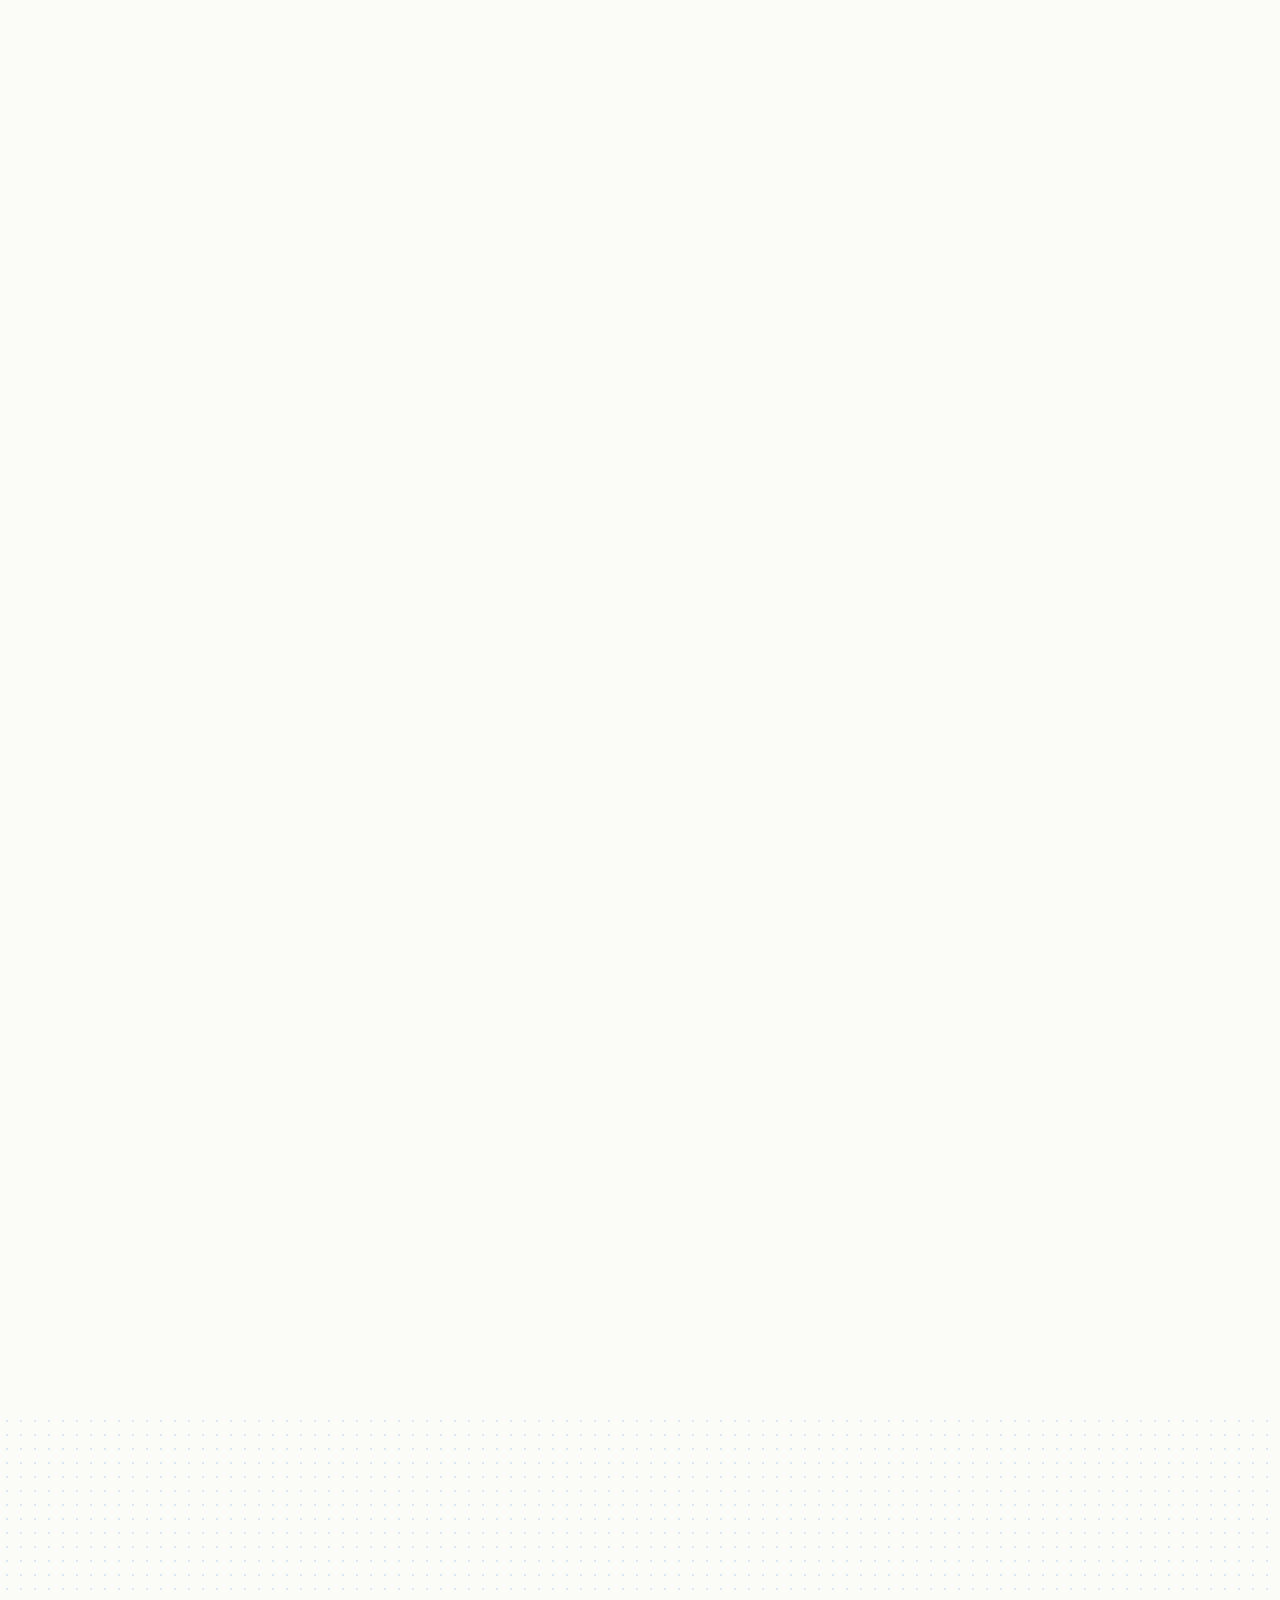
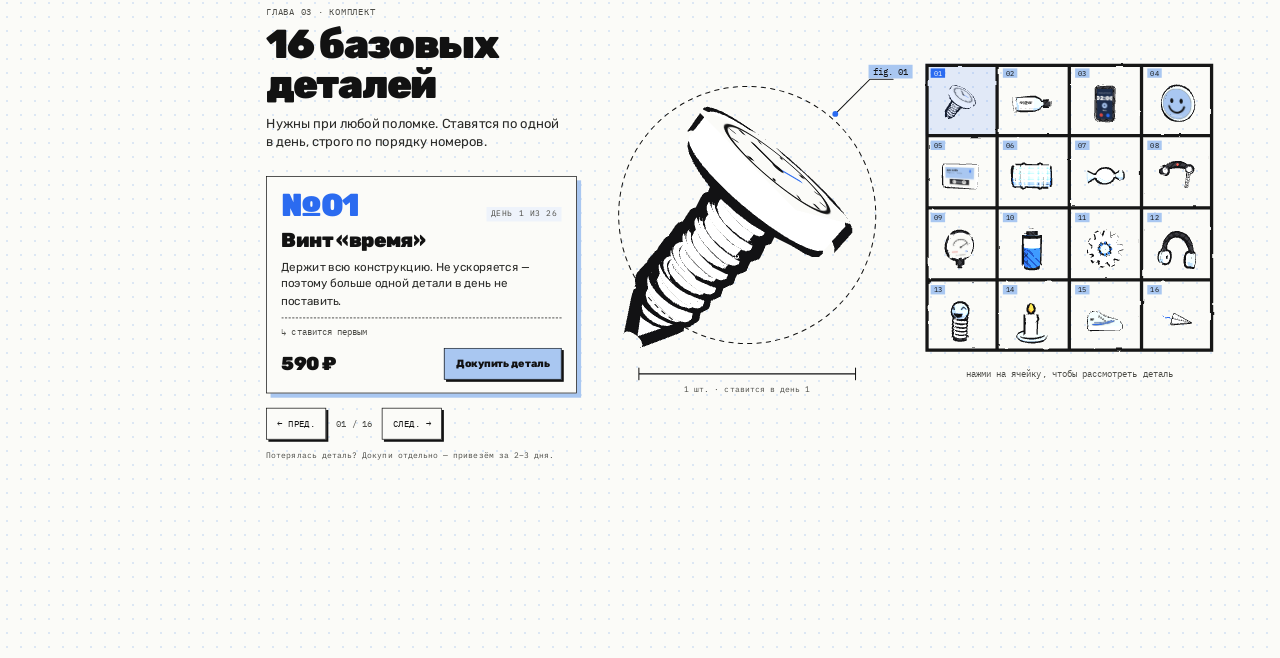
==== commit 36af80fe: "4 экран | 1.7 правки" ====
--- a/index.html
+++ b/index.html
@@ -7,7 +7,7 @@
 <meta name="description" content="heartfix HF-01 — ремкомплект для разбитого сердца: 26 деталей на 26 дней.">
 <link rel="preconnect" href="https://fonts.googleapis.com">
 <link href="https://fonts.googleapis.com/css2?family=Rubik:wght@400;500;700;800;900&family=IBM+Plex+Mono:ital,wght@0,400;0,500;1,400&display=swap" rel="stylesheet">
-<link rel="stylesheet" href="css/style.css?v=202611271459">
+<link rel="stylesheet" href="css/style.css?v=202611271555">
 </head>
 <body>
 <div id="hf-loader" class="ld" role="status" aria-label="Загружаем heartfix">
@@ -20,10 +20,10 @@
 <div class="ld-msg ld-last" style="--d:6.3s"><span class="ld-who">он · 02:14 · прочитано</span>Я&nbsp;тебя никогда не&nbsp;любил.</div>
 </div>
 <div class="ld-heart">
-<img class="ld-ghost" src="img/heart-whole.webp?v=202611271459" alt="" width="320" height="411">
+<img class="ld-ghost" src="img/heart-whole.webp?v=202611271555" alt="" width="320" height="411">
 <div class="ld-fill">
-<img class="ld-hl" src="img/heart-whole.webp?v=202611271459" alt="" width="320" height="411">
-<img class="ld-hr" src="img/heart-whole.webp?v=202611271459" alt="" width="320" height="411">
+<img class="ld-hl" src="img/heart-whole.webp?v=202611271555" alt="" width="320" height="411">
+<img class="ld-hr" src="img/heart-whole.webp?v=202611271555" alt="" width="320" height="411">
 </div>
 <svg class="ld-crack" viewBox="0 0 320 411" aria-hidden="true"><polyline pathLength="1" points="166,0 166,138 149,179 176,215 152,256 182,296 162,341 186,411" fill="none" stroke="#121212" stroke-width="3.4" stroke-linejoin="round" stroke-linecap="round"/></svg>
 <span class="ld-sh ld-sh1"></span><span class="ld-sh ld-sh2"></span><span class="ld-sh ld-sh3"></span>
@@ -180,7 +180,7 @@
 <div class="c1-diag" aria-live="polite">
 <div class="c1-bar"><span>heartfix.exe — твой набор</span><span class="c1-win" aria-hidden="true"><i></i><i></i></span></div>
 <template data-if="c1None"><div class="c1-empty">
-<img class="c1-ghost" src="img/heart-whole.webp?v=202611271459" alt="" width="150" height="193">
+<img class="c1-ghost" src="img/heart-whole.webp?v=202611271555" alt="" width="150" height="193">
 <p class="c1-e1">Здесь появится твой набор</p>
 <p class="c1-e2">← выбери карточку слева</p>
 </div></template>
@@ -232,12 +232,42 @@
 <div class="c2-prog" aria-hidden="true"><i></i></div>
 </div>
 </section>
-
-</div>
-</div>
-</div>
-<script src="js/three.min.js?v=202611271459"></script>
-<script src="js/binder.js?v=202611271459"></script>
-<script src="js/main.js?v=202611271459"></script>
+<section id="ch-03" data-bt-style="[[c3Section]]">
+<canvas id="hf3d3" aria-hidden="true" style="position:absolute;left:0;top:0;width:100%;height:100%;pointer-events:none"></canvas>
+<div data-bt-style="[[c1Box]]">
+<div data-bt-style="[[c1Inner]]">
+<div class="c3-left">
+<div class="c3-kick">глава 03 · комплект</div>
+<h2 class="c3-h">16 базовых деталей</h2>
+<p class="c3-lead">Нужны при любой поломке. Ставятся по&nbsp;одной в&nbsp;день, строго по&nbsp;порядку номеров.</p>
+<div data-bt-class="[[c3Cls]]" aria-live="polite">
+<div class="c3-row"><span class="c3-no">№<span data-text="p3.n"></span></span><span class="c3-day">день <span data-text="p3.day"></span> из&nbsp;26</span></div>
+<h3 class="c3-name"><span data-text="p3.name"></span></h3>
+<p class="c3-desc"><span data-text="p3.desc"></span></p>
+<p class="c3-note"><span aria-hidden="true">↳ </span><span data-text="p3.note"></span></p>
+<div class="c3-buy"><span data-bt-class="[[p3.priceCls]]"><span data-text="p3.price"></span></span><a href="#ch-01" data-bt-class="[[p3.buyCls]]" data-bt-aria-disabled="[[p3.off]]"><span data-text="p3.buy"></span></a></div>
+</div>
+<div class="c3-nav"><button type="button" class="c3-btn" data-bt-onclick="[[c3prev]]" aria-label="Предыдущая деталь">← пред.</button><span class="c3-count"><span data-text="p3.n"></span> / 16</span><button type="button" class="c3-btn" data-bt-onclick="[[c3next]]" aria-label="Следующая деталь">след. →</button></div>
+<p class="c3-lost">Потерялась деталь? Докупи отдельно — привезём за&nbsp;<span style="white-space:nowrap">2–3 дня</span>.</p>
+</div>
+<div class="c3-view" aria-hidden="true">
+<svg class="c3-call" viewBox="0 0 420 520" fill="none" stroke="#121212" stroke-linecap="round"><circle class="c3-ring" cx="210" cy="250" r="178" stroke-width="1.4" stroke-dasharray="6 7"/><path d="M60 470 H360 M60 462 V478 M360 462 V478" stroke-width="1.4"/><path d="M332 110 L380 62 H412" stroke-width="1.4"/><circle cx="332" cy="110" r="4" fill="#2B6BF0" stroke="none"/></svg>
+<span class="c3-fig">fig. <span data-text="p3.n"></span></span><span class="c3-dim">1 шт. · ставится в&nbsp;день <span data-text="p3.day"></span></span>
+</div>
+<div class="c3-grid" role="group" aria-label="Детали базового комплекта">
+<svg class="c3-frame" viewBox="0 0 400 400" preserveAspectRatio="none" aria-hidden="true" fill="none" stroke="#121212" stroke-linecap="round"><path d="M3 3 H397 V397 H3 Z M100 3 V397 M200 3 V397 M300 3 V397 M3 100 H397 M3 200 H397 M3 300 H397" stroke-width="4.5" filter="url(#wobB)"/></svg>
+<template data-for="c3cells" data-as="c"><button type="button" data-bt-class="[[c.cls]]" data-bt-onclick="[[c.pick]]" data-bt-aria-pressed="[[c.pressed]]" data-bt-aria-label="[[c.label]]"><span class="c3-cn"><span data-text="c.n"></span></span><span class="c3-slot"></span></button></template>
+</div>
+<p class="c3-hint">нажми на&nbsp;ячейку, чтобы рассмотреть деталь</p>
+</div>
+</div>
+</section>
+
+</div>
+</div>
+</div>
+<script src="js/three.min.js?v=202611271555"></script>
+<script src="js/binder.js?v=202611271555"></script>
+<script src="js/main.js?v=202611271555"></script>
 </body>
 </html>
--- a/css/style.css
+++ b/css/style.css
@@ -177,3 +177,52 @@
 #ch-01 .c1card{padding-bottom:18px}#ch-01 .c1-t{margin-top:auto}
 #ch-01 .c1-diag{height:auto}#ch-01 .c1-empty{height:452px}
 @media (prefers-reduced-motion:reduce){.wheel .wl,.wheel .wn-strip,.wheel .wl-i,.wheel .wl-a{transition:none}}
+/* chapter 03 «Комплект»: catalogue of the 16 base parts */
+#ch-03 .c3-left{position:absolute;left:64px;top:70px;width:430px}
+#ch-03 .c3-kick{font-family:'IBM Plex Mono',monospace;font-size:12px;letter-spacing:.08em;text-transform:uppercase;color:#4C4C47}
+#ch-03 .c3-h{margin:8px 0 0;font-weight:900;font-size:56px;line-height:1;letter-spacing:-0.04em}
+#ch-03 .c3-lead{margin:14px 0 0;font-size:18px;line-height:1.4;color:#2A2A28}
+#ch-03 .c3-card{margin-top:34px;padding:18px 20px 18px;border:1.5px solid #121212;background:#FBFBF8;box-shadow:6px 6px 0 #A9C7F1;min-height:300px}
+#ch-03 .c3-row{display:flex;justify-content:space-between;align-items:baseline}
+#ch-03 .c3-no{font-weight:900;font-size:44px;line-height:1;letter-spacing:-0.04em;color:#2B6BF0}
+#ch-03 .c3-day{font-family:'IBM Plex Mono',monospace;font-size:11px;letter-spacing:.06em;text-transform:uppercase;color:#4C4C47;background:#EEF3FB;padding:2px 6px}
+#ch-03 .c3-name{margin:12px 0 0;font-weight:900;font-size:28px;line-height:1.05;letter-spacing:-0.03em}
+#ch-03 .c3-desc{margin:10px 0 0;font-size:16px;line-height:1.45;color:#2A2A28}
+#ch-03 .c3-note{margin:12px 0 0;padding-top:10px;border-top:1px dashed #121212;font-family:'IBM Plex Mono',monospace;font-size:12px;color:#4C4C47}
+#ch-03 .c3-card>*{animation:c3in .45s cubic-bezier(.2,.9,.25,1) both}
+#ch-03 .c3-card>:nth-child(2){animation-delay:.05s}#ch-03 .c3-card>:nth-child(3){animation-delay:.1s}#ch-03 .c3-card>:nth-child(4){animation-delay:.15s}
+#ch-03 .c3-nav{display:flex;align-items:center;gap:14px;margin-top:20px}
+#ch-03 .c3-btn{min-height:44px;padding:0 14px;border:1.5px solid #121212;background:#FBFBF8;font-family:'IBM Plex Mono',monospace;font-size:12px;letter-spacing:.05em;text-transform:uppercase;color:#121212;cursor:pointer;box-shadow:3px 3px 0 #121212;transition:translate .15s,box-shadow .15s,background .2s}
+#ch-03 .c3-btn:hover{background:#A9C7F1}#ch-03 .c3-btn:active{translate:3px 3px;box-shadow:0 0 0 #121212;background:#2B6BF0;color:#FBFBF8}
+#ch-03 .c3-btn:focus-visible{outline:3px solid #2B6BF0;outline-offset:3px}
+#ch-03 .c3-count{font-family:'IBM Plex Mono',monospace;font-size:12px;color:#4C4C47}
+#ch-03 .c3-view{position:absolute;left:520px;top:110px;width:420px;height:520px}
+#ch-03 .c3-call{position:absolute;inset:0;width:100%;height:100%;overflow:visible}
+#ch-03 .c3-ring{transform-origin:210px 250px;animation:c3spin 40s linear infinite}
+@keyframes c3spin{to{rotate:360deg}}
+#ch-03 .c3-fig{position:absolute;left:378px;top:42px;font-family:'IBM Plex Mono',monospace;font-size:12px;background:#A9C7F1;padding:1px 6px;white-space:nowrap}
+#ch-03 .c3-dim{position:absolute;left:60px;top:484px;width:300px;text-align:center;font-family:'IBM Plex Mono',monospace;font-size:11px;color:#4C4C47}
+#ch-03 .c3-grid{position:absolute;left:976px;top:150px;width:400px;height:400px;display:grid;grid-template-columns:repeat(4,1fr);grid-template-rows:repeat(4,1fr)}
+#ch-03 .c3-frame{position:absolute;inset:0;width:100%;height:100%;overflow:visible;pointer-events:none;z-index:2}
+#ch-03 .c3cell{position:relative;border:0;background:transparent;padding:0;cursor:pointer;transition:background .2s}
+#ch-03 .c3cell:hover{background:rgba(169,199,241,.25)}
+#ch-03 .c3cell.on{background:rgba(43,107,240,.12)}
+#ch-03 .c3cell:focus-visible{outline:3px solid #2B6BF0;outline-offset:-6px}
+#ch-03 .c3-cn{position:absolute;left:8px;top:7px;font-family:'IBM Plex Mono',monospace;font-size:10px;background:#A9C7F1;padding:0 4px;color:#121212}
+#ch-03 .c3cell.on .c3-cn{background:#2B6BF0;color:#FBFBF8}
+#ch-03 .c3-slot{position:absolute;left:8px;right:8px;top:18px;bottom:6px}
+#ch-03 .c3-hint{position:absolute;left:976px;top:572px;width:400px;margin:0;font-family:'IBM Plex Mono',monospace;font-size:12px;color:#4C4C47;text-align:center}
+@keyframes c3in{from{opacity:0;translate:0 10px}to{opacity:1;translate:0 0}}
+#ch-03 .c3-buy{display:flex;align-items:center;justify-content:space-between;gap:12px;margin-top:14px}
+#ch-03 .c3-price{font-weight:900;font-size:26px;letter-spacing:-0.03em}
+#ch-03 .c3-buyb{display:inline-flex;align-items:center;min-height:44px;padding:0 16px;border:1.5px solid #121212;background:#A9C7F1;box-shadow:3px 3px 0 #121212;font-weight:800;font-size:14.5px;color:#121212;text-decoration:none;transition:translate .15s,box-shadow .15s,background .2s}
+#ch-03 .c3-buyb:hover{background:#8FB6EE}#ch-03 .c3-buyb:active{translate:3px 3px;box-shadow:none;background:#2B6BF0;color:#FBFBF8}
+#ch-03 .c3-buyb:focus-visible{outline:3px solid #2B6BF0;outline-offset:3px}
+#ch-03 .c3-buyb.off{background:#EEEEEA;border-style:dashed;box-shadow:none;color:#4C4C47;font-weight:500;pointer-events:none}
+#ch-03 .c3-lost{margin:14px 0 0;font-family:'IBM Plex Mono',monospace;font-size:11.5px;line-height:1.45;color:#4C4C47}
+#ch-03 .c3-price.free{font-size:17px;letter-spacing:-0.01em;color:#4C4C47;white-space:nowrap}#ch-03 .c3-buyb{white-space:nowrap}
+/* chapters fade and rise in softly when they come into view */
+#ch-01>canvas,#ch-01>div:last-child,#ch-03>canvas,#ch-03>div:last-child{opacity:0;translate:0 28px;transition:opacity .9s ease,translate 1s cubic-bezier(.2,.9,.25,1)}
+#ch-01.ch-in>canvas,#ch-01.ch-in>div:last-child,#ch-03.ch-in>canvas,#ch-03.ch-in>div:last-child{opacity:1;translate:0 0}
+@media (prefers-reduced-motion:reduce){#ch-03 .c3-ring,#ch-03 .c3-card>*{animation:none}#ch-01>canvas,#ch-01>div:last-child,#ch-03>canvas,#ch-03>div:last-child{opacity:1;translate:none;transition:none}}
+@keyframes c3in0{from{opacity:0;translate:0 10px}to{opacity:1;translate:0 0}}#ch-03 .k0>*{animation-name:c3in0}@keyframes c3in1{from{opacity:0;translate:0 10px}to{opacity:1;translate:0 0}}#ch-03 .k1>*{animation-name:c3in1}@keyframes c3in2{from{opacity:0;translate:0 10px}to{opacity:1;translate:0 0}}#ch-03 .k2>*{animation-name:c3in2}@keyframes c3in3{from{opacity:0;translate:0 10px}to{opacity:1;translate:0 0}}#ch-03 .k3>*{animation-name:c3in3}@keyframes c3in4{from{opacity:0;translate:0 10px}to{opacity:1;translate:0 0}}#ch-03 .k4>*{animation-name:c3in4}@keyframes c3in5{from{opacity:0;translate:0 10px}to{opacity:1;translate:0 0}}#ch-03 .k5>*{animation-name:c3in5}@keyframes c3in6{from{opacity:0;translate:0 10px}to{opacity:1;translate:0 0}}#ch-03 .k6>*{animation-name:c3in6}@keyframes c3in7{from{opacity:0;translate:0 10px}to{opacity:1;translate:0 0}}#ch-03 .k7>*{animation-name:c3in7}@keyframes c3in8{from{opacity:0;translate:0 10px}to{opacity:1;translate:0 0}}#ch-03 .k8>*{animation-name:c3in8}@keyframes c3in9{from{opacity:0;translate:0 10px}to{opacity:1;translate:0 0}}#ch-03 .k9>*{animation-name:c3in9}@keyframes c3in10{from{opacity:0;translate:0 10px}to{opacity:1;translate:0 0}}#ch-03 .k10>*{animation-name:c3in10}@keyframes c3in11{from{opacity:0;translate:0 10px}to{opacity:1;translate:0 0}}#ch-03 .k11>*{animation-name:c3in11}@keyframes c3in12{from{opacity:0;translate:0 10px}to{opacity:1;translate:0 0}}#ch-03 .k12>*{animation-name:c3in12}@keyframes c3in13{from{opacity:0;translate:0 10px}to{opacity:1;translate:0 0}}#ch-03 .k13>*{animation-name:c3in13}@keyframes c3in14{from{opacity:0;translate:0 10px}to{opacity:1;translate:0 0}}#ch-03 .k14>*{animation-name:c3in14}@keyframes c3in15{from{opacity:0;translate:0 10px}to{opacity:1;translate:0 0}}#ch-03 .k15>*{animation-name:c3in15}
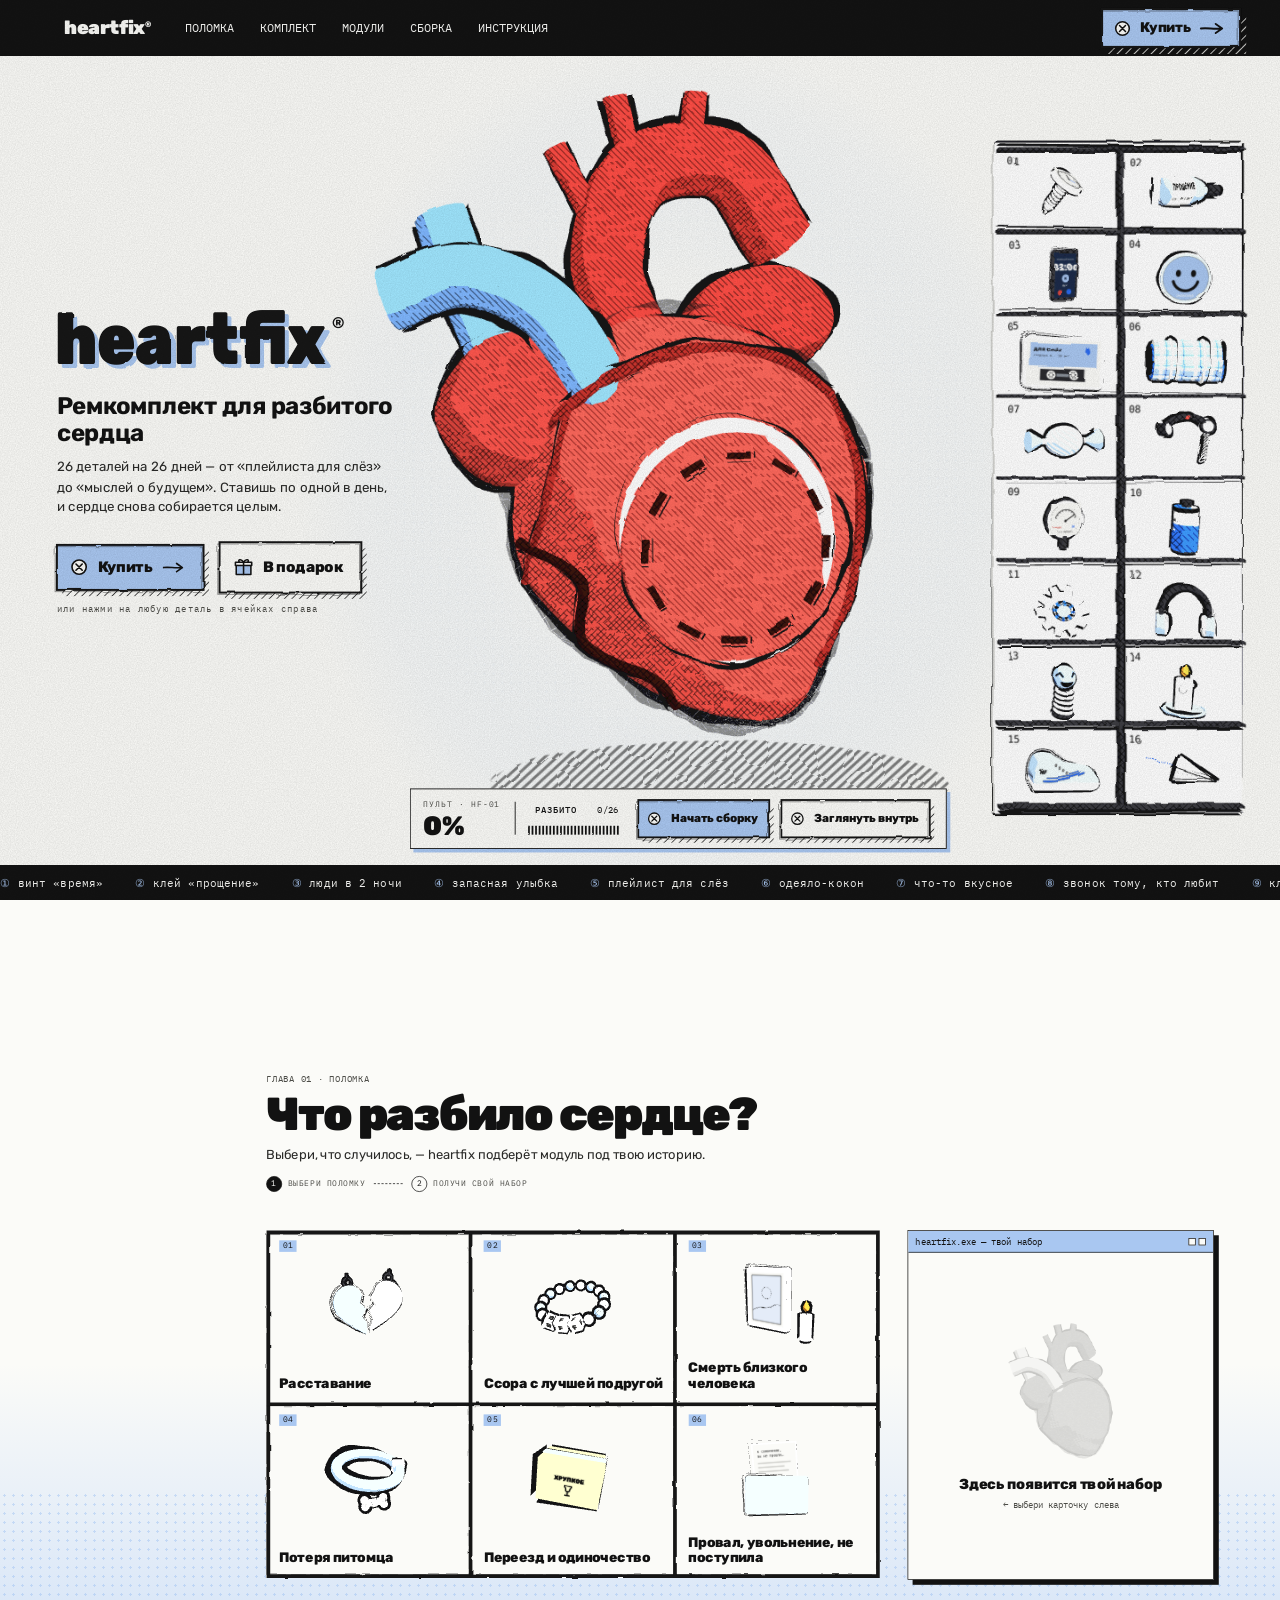
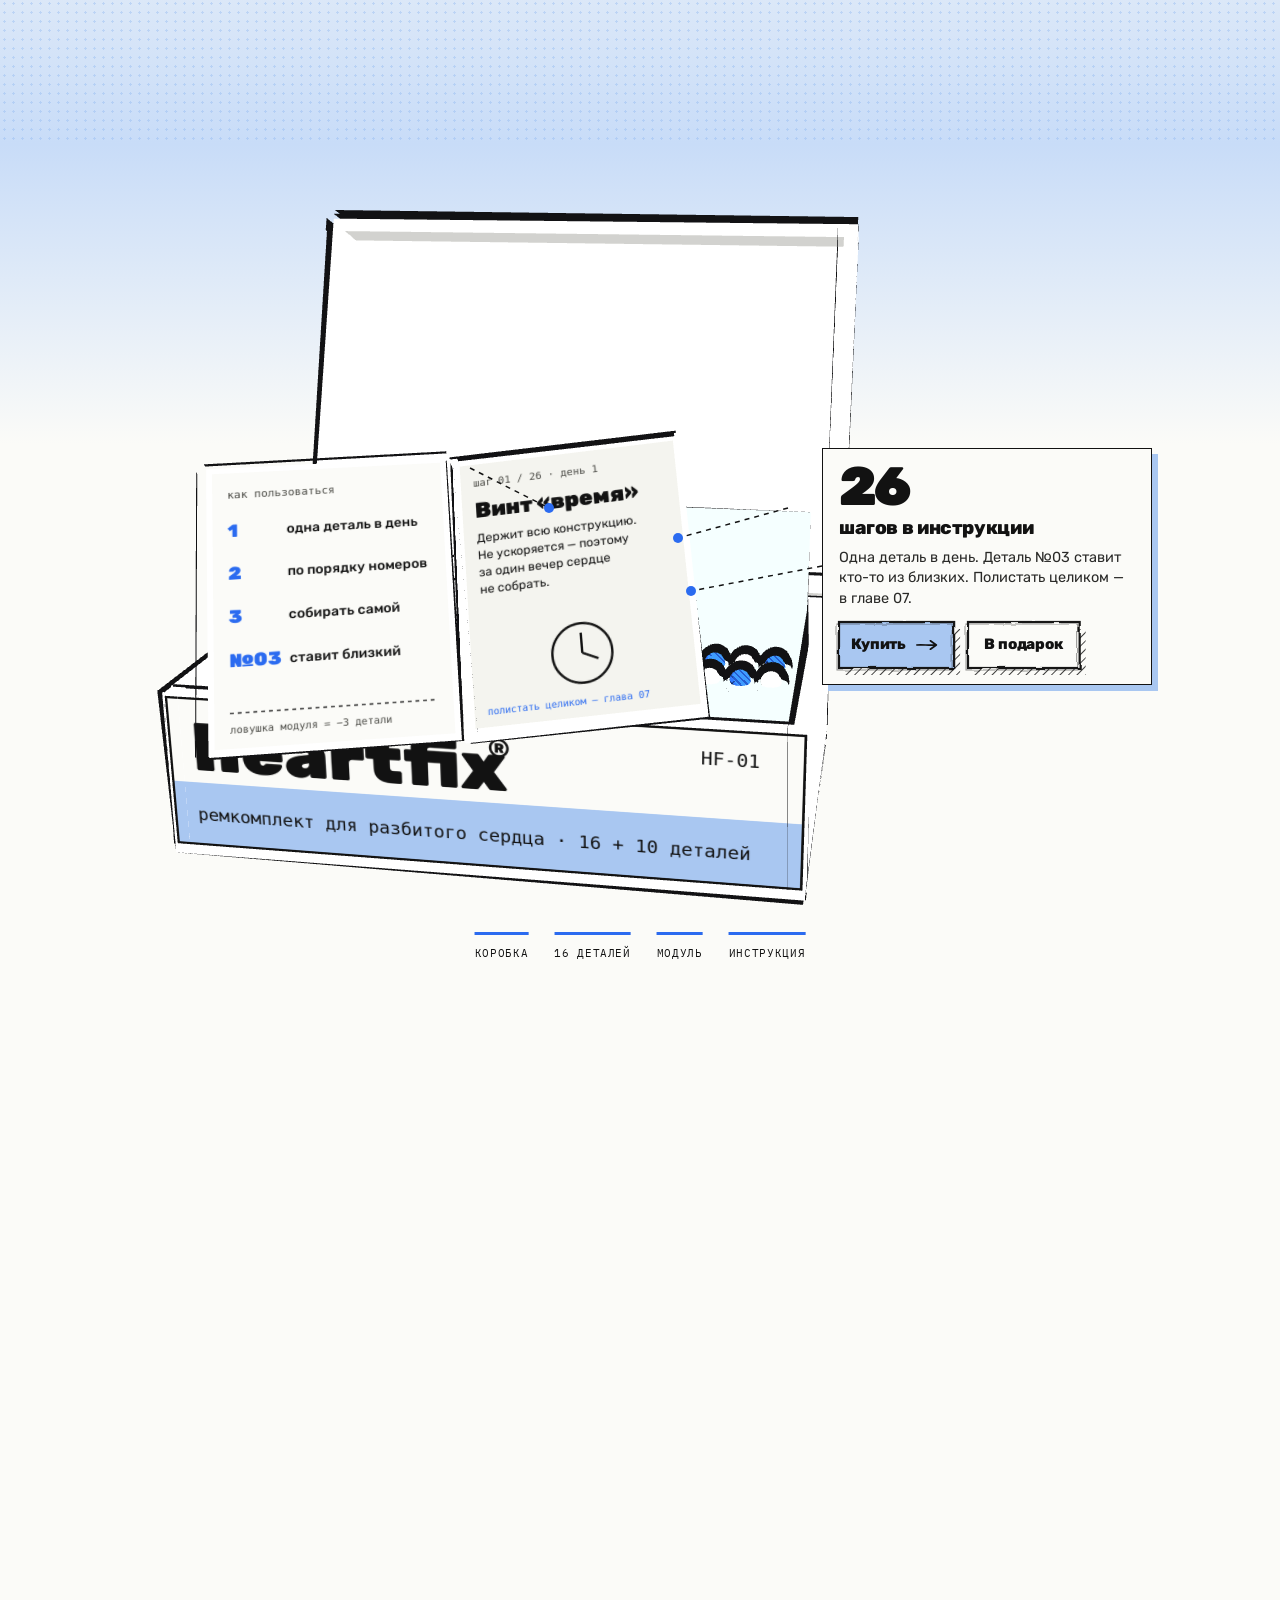
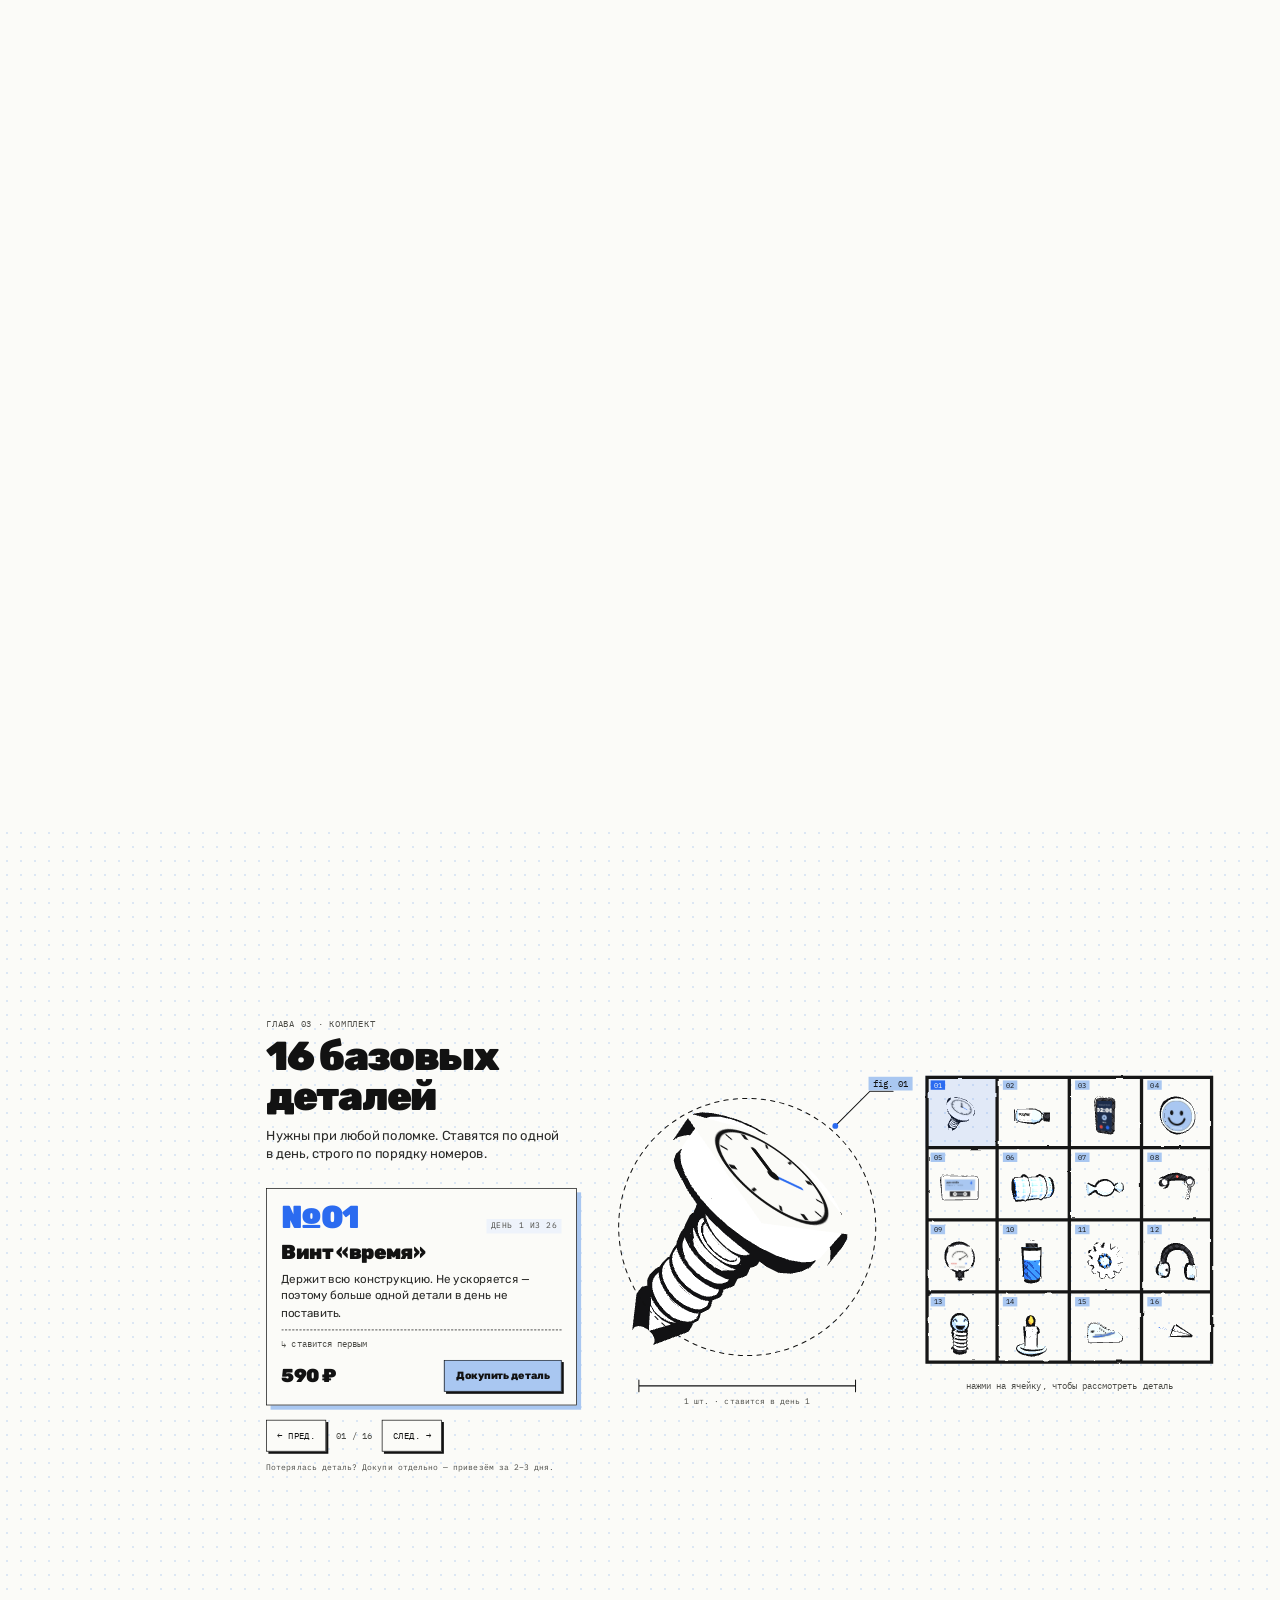
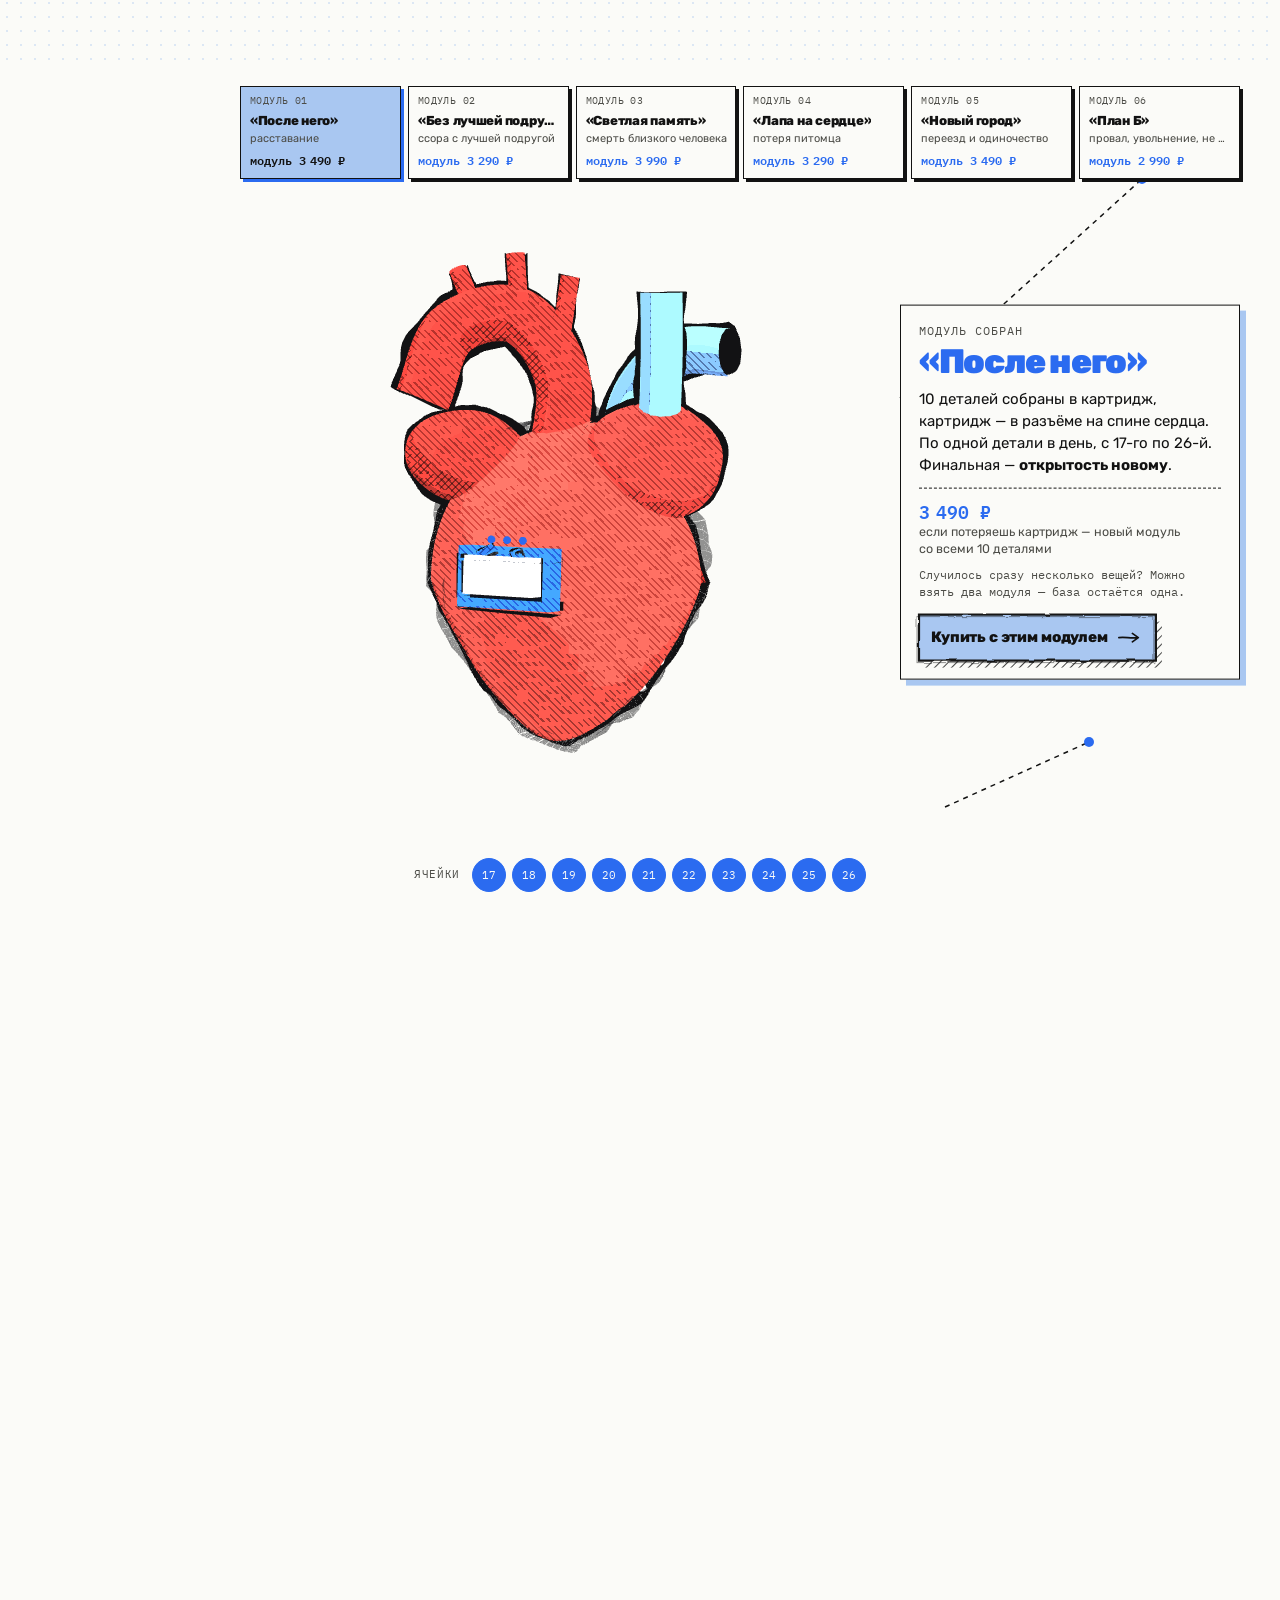
==== commit 35be377e: "2, 4, 5 экран | 1.8 правки" ====
--- a/index.html
+++ b/index.html
@@ -7,7 +7,7 @@
 <meta name="description" content="heartfix HF-01 — ремкомплект для разбитого сердца: 26 деталей на 26 дней.">
 <link rel="preconnect" href="https://fonts.googleapis.com">
 <link href="https://fonts.googleapis.com/css2?family=Rubik:wght@400;500;700;800;900&family=IBM+Plex+Mono:ital,wght@0,400;0,500;1,400&display=swap" rel="stylesheet">
-<link rel="stylesheet" href="css/style.css?v=202611271555">
+<link rel="stylesheet" href="css/style.css?v=202611281457">
 </head>
 <body>
 <div id="hf-loader" class="ld" role="status" aria-label="Загружаем heartfix">
@@ -20,10 +20,10 @@
 <div class="ld-msg ld-last" style="--d:6.3s"><span class="ld-who">он · 02:14 · прочитано</span>Я&nbsp;тебя никогда не&nbsp;любил.</div>
 </div>
 <div class="ld-heart">
-<img class="ld-ghost" src="img/heart-whole.webp?v=202611271555" alt="" width="320" height="411">
+<img class="ld-ghost" src="img/heart-whole.webp?v=202611281457" alt="" width="320" height="411">
 <div class="ld-fill">
-<img class="ld-hl" src="img/heart-whole.webp?v=202611271555" alt="" width="320" height="411">
-<img class="ld-hr" src="img/heart-whole.webp?v=202611271555" alt="" width="320" height="411">
+<img class="ld-hl" src="img/heart-whole.webp?v=202611281457" alt="" width="320" height="411">
+<img class="ld-hr" src="img/heart-whole.webp?v=202611281457" alt="" width="320" height="411">
 </div>
 <svg class="ld-crack" viewBox="0 0 320 411" aria-hidden="true"><polyline pathLength="1" points="166,0 166,138 149,179 176,215 152,256 182,296 162,341 186,411" fill="none" stroke="#121212" stroke-width="3.4" stroke-linejoin="round" stroke-linecap="round"/></svg>
 <span class="ld-sh ld-sh1"></span><span class="ld-sh ld-sh2"></span><span class="ld-sh ld-sh3"></span>
@@ -180,7 +180,7 @@
 <div class="c1-diag" aria-live="polite">
 <div class="c1-bar"><span>heartfix.exe — твой набор</span><span class="c1-win" aria-hidden="true"><i></i><i></i></span></div>
 <template data-if="c1None"><div class="c1-empty">
-<img class="c1-ghost" src="img/heart-whole.webp?v=202611271555" alt="" width="150" height="193">
+<img class="c1-ghost" src="img/heart-whole.webp?v=202611281457" alt="" width="150" height="193">
 <p class="c1-e1">Здесь появится твой набор</p>
 <p class="c1-e2">← выбери карточку слева</p>
 </div></template>
@@ -207,29 +207,22 @@
 <div class="c2-blend" aria-hidden="true"></div>
 <div data-bt-style="[[c2Sticky]]">
 <canvas id="hf3d2" aria-hidden="true" style="position:absolute;left:0;top:0;width:100%;height:100%;pointer-events:none"></canvas>
-<div data-bt-style="[[c1Box]]">
-<div data-bt-style="[[c1Inner]]">
-<div class="c2-left">
+<svg class="c2-lines" aria-hidden="true"><line class="l1" x1="0" y1="0" x2="0" y2="0"/><line class="l2" x1="0" y1="0" x2="0" y2="0"/><line class="l3" x1="0" y1="0" x2="0" y2="0"/><circle class="d1" r="5"/><circle class="d2" r="5"/><circle class="d3" r="5"/></svg>
+<div class="c2-title">
 <div class="c2-kick">глава 02 · знакомство</div>
 <h2 class="c2-h">Знакомься: heartfix&nbsp;HF-01</h2>
-<p class="c2-lead">Всё, что нужно, чтобы собрать сердце заново, — в&nbsp;одной коробке.</p>
-<ol class="c2-steps">
-<li data-s="0"><span class="c2-n">01</span><span class="c2-tx"><b>Коробка</b>Таким, как до, сердце уже не&nbsp;будет. Но&nbsp;снова станет целым и&nbsp;рабочим.</span></li>
-<li data-s="1"><span class="c2-n">16</span><span class="c2-tx"><b>Базовые детали</b>Нужны при любой поломке. Каждая лежит в&nbsp;своей ячейке, по&nbsp;порядку номеров.</span></li>
-<li data-s="2"><span class="c2-n m">+10</span><span class="c2-tx"><b>Модуль под&nbsp;твою историю</b><span data-text="c2Mod"></span></span></li>
-<li data-s="3"><span class="c2-n">26</span><span class="c2-tx"><b>Инструкция</b>Шаг за&nbsp;шагом, одна деталь в&nbsp;день. Деталь №03 ставит кто-то из&nbsp;близких.</span></li>
-</ol>
+<p class="c2-lead">Всё, что нужно, чтобы собрать сердце заново, — в&nbsp;одной коробке. Листай, откроем вместе.</p>
+</div>
+<div class="c2-call c1" data-k="1"><span class="c2-big">16</span><b>базовых деталей</b><span class="c2-tx">Нужны при любой поломке. Каждая в&nbsp;своей ячейке — по&nbsp;порядку номеров, по&nbsp;одной в&nbsp;день.</span></div>
+<div class="c2-call c2" data-k="2"><span class="c2-big m">+10</span><b>деталей модуля</b><span class="c2-tx"><span data-text="c2Mod"></span></span></div>
+<div class="c2-call c3" data-k="3"><span class="c2-big">26</span><b>шагов в&nbsp;инструкции</b><span class="c2-tx">Одна деталь в&nbsp;день. Деталь №03 ставит кто-то из&nbsp;близких. Полистать целиком — в&nbsp;главе 07.</span>
 <div class="c2-cta">
 <a href="#ch-01" class="sk" style="font-size:15px;padding:11px 16px 11px 12px;gap:10px"><svg class="bg" aria-hidden="true"><rect class="shd" x="6" y="7" width="100%" height="100%" fill="url(#hatchB)"/><rect x="0" y="0" width="100%" height="100%" fill="#A9C7F1" stroke="#121212" stroke-width="2.2" filter="url(#wobB)"/><rect x="-2" y="2" width="100%" height="100%" fill="none" stroke="#121212" stroke-width="1" opacity=".45" filter="url(#wobC)"/></svg><span>Купить</span><svg class="ar" viewBox="0 0 26 14" width="22" height="12" aria-hidden="true"><path d="M1 7 C8 6 15 8 23 7 M17 2 L24 7 L17 12" fill="none" stroke="#121212" stroke-width="2" stroke-linecap="round" stroke-linejoin="round"/></svg></a>
 <a href="#ch-01" class="sk" style="font-size:15px;padding:11px 16px;gap:10px"><svg class="bg" aria-hidden="true"><rect class="shd" x="6" y="7" width="100%" height="100%" fill="url(#hatchB)"/><rect x="0" y="0" width="100%" height="100%" fill="#FBFBF8" stroke="#121212" stroke-width="2.2" filter="url(#wobB)"/><rect x="-2" y="2" width="100%" height="100%" fill="none" stroke="#121212" stroke-width="1" opacity=".45" filter="url(#wobC)"/></svg><span>В&nbsp;подарок</span></a>
-</div>
-<p class="c2-hint" aria-hidden="true">листай вниз — коробка откроется ↓</p>
-</div>
-<div class="c2-art" aria-hidden="true"></div>
+</div></div>
+<ol class="c2-steps" aria-hidden="true"><li data-s="0">коробка</li><li data-s="1">16 деталей</li><li data-s="2">модуль</li><li data-s="3">инструкция</li></ol>
+<p class="c2-hint" aria-hidden="true">листай — коробка откроется ↓</p>
 <div class="c2-fallback" aria-hidden="true">heartfix® HF-01</div>
-</div>
-</div>
-<div class="c2-prog" aria-hidden="true"><i></i></div>
 </div>
 </section>
 <section id="ch-03" data-bt-style="[[c3Section]]">
@@ -262,12 +255,48 @@
 </div>
 </div>
 </section>
-
-</div>
-</div>
-</div>
-<script src="js/three.min.js?v=202611271555"></script>
-<script src="js/binder.js?v=202611271555"></script>
-<script src="js/main.js?v=202611271555"></script>
+<section id="ch-04" data-bt-style="[[c4Section]]" data-ph="intro">
+<div data-bt-style="[[c4Sticky]]">
+<canvas id="hf3d4" aria-hidden="true" style="position:absolute;left:0;top:0;width:100%;height:100%;pointer-events:none"></canvas>
+<svg class="c4-lines" aria-hidden="true"><line class="l1"/><line class="l2"/><line class="l3"/><circle class="d1" r="5"/><circle class="d2" r="5"/><circle class="d3" r="5"/></svg>
+<div class="c4-tabs" role="group" aria-label="Модули">
+<template data-for="c4tabs" data-as="m"><button type="button" data-bt-class="[[m.cls]]" data-bt-onclick="[[m.pick]]" data-bt-aria-pressed="[[m.pressed]]"><span class="c4-mini" aria-hidden="true"></span><span class="c4-tn">модуль <span data-text="m.n"></span></span><span class="c4-tt"><span data-text="m.mod"></span></span><span class="c4-ts"><span data-text="m.sit"></span></span><span class="c4-tp"><span data-text="m.price"></span></span></button></template>
+</div>
+<div class="c4-intro">
+<div class="c4-kick">глава 04 · модули</div>
+<h2 class="c4-h">Модуль ставится в&nbsp;сердце сзади</h2>
+<p class="c4-lead">Спереди — 16 базовых деталей. Модуль — ещё 10, №17–26, под&nbsp;твою историю. Они собираются в&nbsp;картридж, а&nbsp;картридж вставляется в&nbsp;разъём на&nbsp;спине сердца.</p>
+<p class="c4-sub"><span data-text="m4.mod"></span> · <span data-text="m4.sit"></span></p>
+<p class="c4-hint" aria-hidden="true">листай — покажем каждую деталь ↓</p>
+</div>
+<div class="c4-tag t1"><b>разъём для модуля</b>на спине сердца</div><div class="c4-tag t2"><b>картридж модуля</b>10 ячеек · №17–26</div>
+<div class="c4-card" aria-live="polite">
+<div class="c4p-k">деталь №17 · 1 из 10</div>
+<div class="c4p-n"></div>
+<p class="c4p-d"></p><ul class="c4p-pr"><li class="c4p-pp"></li><li class="c4p-mp"></li></ul>
+<button type="button" class="c4-more">рассмотреть ближе <span aria-hidden="true">↗</span></button>
+</div>
+<div class="c4-fin">
+<div class="c4-kick">модуль собран</div>
+<div class="c4f-h"><span data-text="m4.mod"></span></div>
+<p class="c4f-t">10 деталей собраны в&nbsp;картридж, картридж — в&nbsp;разъёме на&nbsp;спине сердца. По&nbsp;одной детали в&nbsp;день, с&nbsp;17-го по&nbsp;26-й. Финальная — <b><span data-text="m4.fin"></span></b>.</p><p class="c4f-pr"><b><span data-text="m4.price"></span></b>если потеряешь картридж — новый модуль со&nbsp;всеми 10&nbsp;деталями</p>
+<p class="c4f-two">Случилось сразу несколько вещей? Можно взять два модуля — база остаётся одна.</p>
+<a href="#ch-01" class="sk" style="font-size:15px;padding:11px 16px 11px 12px;gap:10px"><svg class="bg" aria-hidden="true"><rect class="shd" x="6" y="7" width="100%" height="100%" fill="url(#hatchB)"/><rect x="0" y="0" width="100%" height="100%" fill="#A9C7F1" stroke="#121212" stroke-width="2.2" filter="url(#wobB)"/><rect x="-2" y="2" width="100%" height="100%" fill="none" stroke="#121212" stroke-width="1" opacity=".45" filter="url(#wobC)"/></svg><span>Купить с&nbsp;этим модулем</span><svg class="ar" viewBox="0 0 26 14" width="22" height="12" aria-hidden="true"><path d="M1 7 C8 6 15 8 23 7 M17 2 L24 7 L17 12" fill="none" stroke="#121212" stroke-width="2" stroke-linecap="round" stroke-linejoin="round"/></svg></a>
+</div>
+<div class="c4-dots" role="group" aria-label="Детали модуля"><span class="c4-dl">ячейки</span><button type="button" aria-label="Деталь 17">17</button><button type="button" aria-label="Деталь 18">18</button><button type="button" aria-label="Деталь 19">19</button><button type="button" aria-label="Деталь 20">20</button><button type="button" aria-label="Деталь 21">21</button><button type="button" aria-label="Деталь 22">22</button><button type="button" aria-label="Деталь 23">23</button><button type="button" aria-label="Деталь 24">24</button><button type="button" aria-label="Деталь 25">25</button><button type="button" aria-label="Деталь 26">26</button></div>
+<div class="c4-pop" role="dialog" aria-label="Деталь модуля крупно">
+<div class="c4pp-bar"><span>heartfix.exe — деталь <span class="c4pp-n"></span></span><button type="button" class="c4pp-x" aria-label="Закрыть окно">✕</button></div>
+<div class="c4-pv"><span class="c4pp-f"></span><span class="c4pp-h">потяни, чтобы покрутить</span></div>
+<div class="c4pp-b"><div class="c4pp-name"></div><p class="c4pp-d"></p><div class="c4pp-note"></div></div>
+</div>
+</div>
+</section>
+
+</div>
+</div>
+</div>
+<script src="js/three.min.js?v=202611281457"></script>
+<script src="js/binder.js?v=202611281457"></script>
+<script src="js/main.js?v=202611281457"></script>
 </body>
 </html>
--- a/css/style.css
+++ b/css/style.css
@@ -126,38 +126,36 @@
 @keyframes c1in4{from{opacity:0;clip-path:inset(0 100% 0 0)}to{opacity:1;clip-path:inset(0 0 0 0)}}#ch-01 .k4 .c1-body>*{animation:c1in4 .4s steps(8) both}
 @keyframes c1in5{from{opacity:0;clip-path:inset(0 100% 0 0)}to{opacity:1;clip-path:inset(0 0 0 0)}}#ch-01 .k5 .c1-body>*{animation:c1in5 .4s steps(8) both}
 #ch-01 .c1-body>*:nth-child(1){animation-delay:0.2s!important}#ch-01 .c1-body>*:nth-child(2){animation-delay:0.35s!important}#ch-01 .c1-body>*:nth-child(3){animation-delay:0.55s!important}#ch-01 .c1-body>*:nth-child(4){animation-delay:0.75s!important}#ch-01 .c1-body>*:nth-child(5){animation-delay:0.95s!important}#ch-01 .c1-body>*:nth-child(6){animation-delay:1.1s!important}#ch-01 .c1-body>*:nth-child(7){animation-delay:1.25s!important}
-/* chapter 02 «Знакомство»: scroll-driven unboxing; the step list follows the box */
-#ch-02 .c2-left{position:absolute;left:64px;top:70px;width:470px}
+/* chapter 02 «Знакомство»: full-screen unboxing driven by scroll; callouts point at the parts of the box */
+#ch-02 .c2-title{position:absolute;left:50%;top:13%;width:min(900px,90%);translate:-50% 0;text-align:center;transition:opacity .5s,translate .6s;pointer-events:none}
 #ch-02 .c2-kick{font-family:'IBM Plex Mono',monospace;font-size:12px;letter-spacing:.08em;text-transform:uppercase;color:#4C4C47}
-#ch-02 .c2-h{margin:8px 0 0;font-weight:900;font-size:56px;line-height:1;letter-spacing:-0.04em}
-#ch-02 .c2-lead{margin:14px 0 0;font-size:18px;line-height:1.4;color:#2A2A28;max-width:420px}
-#ch-02 .c2-steps{list-style:none;margin:30px 0 0;padding:0;position:relative;border-left:1.5px dashed #121212}
-#ch-02 .c2-steps li{position:relative;display:flex;gap:16px;align-items:baseline;padding:10px 0 12px 22px;opacity:.28;transition:opacity .4s,translate .4s}
-#ch-02 .c2-steps li::before{content:'';position:absolute;left:-7px;top:18px;width:12px;height:12px;border:1.5px solid #121212;border-radius:50%;background:#FBFBF8;transition:background .3s,scale .3s}
-#ch-02 .c2-n{flex:none;min-width:58px;font-weight:900;font-size:26px;line-height:1;letter-spacing:-0.03em}
-#ch-02 .c2-n.m{color:#2B6BF0}
-#ch-02 .c2-tx{font-size:15.5px;line-height:1.4;color:#2A2A28}
-#ch-02 .c2-tx b{display:block;margin-bottom:2px;font-weight:800;font-size:19px;letter-spacing:-0.02em;color:#121212}
-#ch-02 .c2-cta{display:flex;gap:18px;align-items:center;margin-top:22px;opacity:0;translate:0 10px;pointer-events:none;transition:opacity .4s,translate .4s}
-#ch-02 .c2-hint{position:absolute;left:0;top:650px;margin:0;font-family:'IBM Plex Mono',monospace;font-size:12px;color:#4C4C47;transition:opacity .3s;animation:c2bob 1.6s ease-in-out infinite}
-@keyframes c2bob{50%{translate:0 5px}}
+#ch-02 .c2-h{margin:10px 0 0;font-weight:900;font-size:clamp(44px,6.4vw,92px);line-height:.95;letter-spacing:-0.045em}
+#ch-02 .c2-lead{margin:16px auto 0;max-width:520px;font-size:18px;line-height:1.4;color:#2A2A28}
+#ch-02:not([data-step="0"]) .c2-title{opacity:0;translate:-50% -30px}
+#ch-02 .c2-call{position:absolute;left:0;top:0;width:300px;padding:14px 16px 16px;border:1.5px solid #121212;background:#FBFBF8;box-shadow:6px 6px 0 #A9C7F1;opacity:0;scale:.92;transition:opacity .45s,scale .5s cubic-bezier(.3,1.5,.5,1);pointer-events:none;will-change:transform}
+#ch-02 .c2-call.c3{width:330px}
+#ch-02 .c2-call.on{opacity:1;scale:1;pointer-events:auto}
+#ch-02 .c2-big{display:block;font-weight:900;font-size:54px;line-height:.9;letter-spacing:-0.05em}
+#ch-02 .c2-big.m{color:#2B6BF0}
+#ch-02 .c2-call b{display:block;margin-top:2px;font-weight:800;font-size:19px;letter-spacing:-0.02em}
+#ch-02 .c2-tx{display:block;margin-top:6px;font-size:14.5px;line-height:1.4;color:#2A2A28}
+#ch-02 .c2-cta{display:flex;gap:14px;margin-top:14px}#ch-02 .c2-cta .sk{white-space:nowrap}
+#ch-02 .c2-lines{position:absolute;inset:0;width:100%;height:100%;overflow:visible;pointer-events:none}
+#ch-02 .c2-lines line{stroke:#121212;stroke-width:1.5;stroke-dasharray:5 5;opacity:0;transition:opacity .4s}
+#ch-02 .c2-lines circle{fill:#2B6BF0;opacity:0;transition:opacity .4s}
+#ch-02 .c2-lines .on{opacity:1}
+#ch-02 .c2-steps{position:absolute;left:50%;bottom:26px;translate:-50% 0;list-style:none;margin:0;padding:0;display:flex;gap:26px;font-family:'IBM Plex Mono',monospace;font-size:11px;letter-spacing:.06em;text-transform:uppercase;color:#4C4C47}
+#ch-02 .c2-steps li{position:relative;padding-top:14px;opacity:.4;transition:opacity .3s,color .3s}
+#ch-02 .c2-steps li::before{content:'';position:absolute;left:0;top:0;width:100%;height:3px;background:#D8D8D2}
+#ch-02 .c2-steps li::after{content:'';position:absolute;left:0;top:0;width:0;height:3px;background:#2B6BF0;transition:width .5s}
+#ch-02 .c2-hint{position:absolute;left:50%;bottom:74px;translate:-50% 0;margin:0;font-family:'IBM Plex Mono',monospace;font-size:12px;color:#4C4C47;transition:opacity .3s;animation:c2bob 1.6s ease-in-out infinite}
+@keyframes c2bob{50%{translate:-50% 5px}}
 #ch-02:not([data-step="0"]) .c2-hint{opacity:0}
-#ch-02[data-step="3"] .c2-cta{opacity:1;translate:0 0;pointer-events:auto}
-#ch-02 .c2-art{position:absolute;left:540px;top:0;width:880px;height:780px}
-#ch-02 .c2-fallback{display:none;position:absolute;left:640px;top:300px;font-weight:900;font-size:64px;letter-spacing:-0.04em;color:#A9C7F1}
+#ch-02 .c2-fallback{display:none;position:absolute;left:50%;top:50%;translate:-50% -50%;font-weight:900;font-size:64px;letter-spacing:-0.04em;color:#A9C7F1}
 #ch-02:not(.c2-3d) .c2-fallback{display:block}
-#ch-02 .c2-prog{position:absolute;right:28px;top:50%;width:4px;height:160px;translate:0 -50%;background:#EEEEEA;border:1px solid #121212}
-#ch-02 .c2-prog i{display:block;width:100%;height:calc(var(--c2p,0) * 100%);background:#2B6BF0}
-#ch-02[data-step="0"] .c2-steps li[data-s="0"]{opacity:1;translate:6px 0}#ch-02[data-step="0"] .c2-steps li[data-s="0"]::before{background:#2B6BF0;scale:1.25}
-#ch-02[data-step="1"] .c2-steps li[data-s="0"]{opacity:.6}#ch-02[data-step="1"] .c2-steps li[data-s="0"]::before{background:#121212}
-#ch-02[data-step="1"] .c2-steps li[data-s="1"]{opacity:1;translate:6px 0}#ch-02[data-step="1"] .c2-steps li[data-s="1"]::before{background:#2B6BF0;scale:1.25}
-#ch-02[data-step="2"] .c2-steps li[data-s="0"]{opacity:.6}#ch-02[data-step="2"] .c2-steps li[data-s="0"]::before{background:#121212}
-#ch-02[data-step="2"] .c2-steps li[data-s="1"]{opacity:.6}#ch-02[data-step="2"] .c2-steps li[data-s="1"]::before{background:#121212}
-#ch-02[data-step="2"] .c2-steps li[data-s="2"]{opacity:1;translate:6px 0}#ch-02[data-step="2"] .c2-steps li[data-s="2"]::before{background:#2B6BF0;scale:1.25}
-#ch-02[data-step="3"] .c2-steps li[data-s="0"]{opacity:.6}#ch-02[data-step="3"] .c2-steps li[data-s="0"]::before{background:#121212}
-#ch-02[data-step="3"] .c2-steps li[data-s="1"]{opacity:.6}#ch-02[data-step="3"] .c2-steps li[data-s="1"]::before{background:#121212}
-#ch-02[data-step="3"] .c2-steps li[data-s="2"]{opacity:.6}#ch-02[data-step="3"] .c2-steps li[data-s="2"]::before{background:#121212}
-#ch-02[data-step="3"] .c2-steps li[data-s="3"]{opacity:1;translate:6px 0}#ch-02[data-step="3"] .c2-steps li[data-s="3"]::before{background:#2B6BF0;scale:1.25}
+#ch-02:not(.c2-3d) .c2-call{position:relative;opacity:1;scale:1;margin:10px auto}
+@media (prefers-reduced-motion:reduce){#ch-02 .c2-call,#ch-02 .c2-title{transition:none}}
+#ch-02[data-step="0"] .c2-steps li[data-s="0"]{opacity:1;color:#121212}#ch-02[data-step="0"] .c2-steps li[data-s="0"]::after{width:100%}#ch-02[data-step="1"] .c2-steps li[data-s="0"]{opacity:1;color:#121212}#ch-02[data-step="1"] .c2-steps li[data-s="0"]::after{width:100%}#ch-02[data-step="1"] .c2-steps li[data-s="1"]{opacity:1;color:#121212}#ch-02[data-step="1"] .c2-steps li[data-s="1"]::after{width:100%}#ch-02[data-step="2"] .c2-steps li[data-s="0"]{opacity:1;color:#121212}#ch-02[data-step="2"] .c2-steps li[data-s="0"]::after{width:100%}#ch-02[data-step="2"] .c2-steps li[data-s="1"]{opacity:1;color:#121212}#ch-02[data-step="2"] .c2-steps li[data-s="1"]::after{width:100%}#ch-02[data-step="2"] .c2-steps li[data-s="2"]{opacity:1;color:#121212}#ch-02[data-step="2"] .c2-steps li[data-s="2"]::after{width:100%}#ch-02[data-step="3"] .c2-steps li[data-s="0"]{opacity:1;color:#121212}#ch-02[data-step="3"] .c2-steps li[data-s="0"]::after{width:100%}#ch-02[data-step="3"] .c2-steps li[data-s="1"]{opacity:1;color:#121212}#ch-02[data-step="3"] .c2-steps li[data-s="1"]::after{width:100%}#ch-02[data-step="3"] .c2-steps li[data-s="2"]{opacity:1;color:#121212}#ch-02[data-step="3"] .c2-steps li[data-s="2"]::after{width:100%}#ch-02[data-step="3"] .c2-steps li[data-s="3"]{opacity:1;color:#121212}#ch-02[data-step="3"] .c2-steps li[data-s="3"]::after{width:100%}
 /* chapter wheel: items glide, labels cross-fade, the number rolls like an odometer */
 .wheel .wl{display:block;transition:transform .75s cubic-bezier(.3,.85,.25,1),opacity .55s ease}
 .wheel .wl-i{display:block;font-family:'IBM Plex Mono',monospace;font-size:12.5px;transition:opacity .45s ease,translate .6s ease}
@@ -226,3 +224,79 @@
 #ch-01.ch-in>canvas,#ch-01.ch-in>div:last-child,#ch-03.ch-in>canvas,#ch-03.ch-in>div:last-child{opacity:1;translate:0 0}
 @media (prefers-reduced-motion:reduce){#ch-03 .c3-ring,#ch-03 .c3-card>*{animation:none}#ch-01>canvas,#ch-01>div:last-child,#ch-03>canvas,#ch-03>div:last-child{opacity:1;translate:none;transition:none}}
 @keyframes c3in0{from{opacity:0;translate:0 10px}to{opacity:1;translate:0 0}}#ch-03 .k0>*{animation-name:c3in0}@keyframes c3in1{from{opacity:0;translate:0 10px}to{opacity:1;translate:0 0}}#ch-03 .k1>*{animation-name:c3in1}@keyframes c3in2{from{opacity:0;translate:0 10px}to{opacity:1;translate:0 0}}#ch-03 .k2>*{animation-name:c3in2}@keyframes c3in3{from{opacity:0;translate:0 10px}to{opacity:1;translate:0 0}}#ch-03 .k3>*{animation-name:c3in3}@keyframes c3in4{from{opacity:0;translate:0 10px}to{opacity:1;translate:0 0}}#ch-03 .k4>*{animation-name:c3in4}@keyframes c3in5{from{opacity:0;translate:0 10px}to{opacity:1;translate:0 0}}#ch-03 .k5>*{animation-name:c3in5}@keyframes c3in6{from{opacity:0;translate:0 10px}to{opacity:1;translate:0 0}}#ch-03 .k6>*{animation-name:c3in6}@keyframes c3in7{from{opacity:0;translate:0 10px}to{opacity:1;translate:0 0}}#ch-03 .k7>*{animation-name:c3in7}@keyframes c3in8{from{opacity:0;translate:0 10px}to{opacity:1;translate:0 0}}#ch-03 .k8>*{animation-name:c3in8}@keyframes c3in9{from{opacity:0;translate:0 10px}to{opacity:1;translate:0 0}}#ch-03 .k9>*{animation-name:c3in9}@keyframes c3in10{from{opacity:0;translate:0 10px}to{opacity:1;translate:0 0}}#ch-03 .k10>*{animation-name:c3in10}@keyframes c3in11{from{opacity:0;translate:0 10px}to{opacity:1;translate:0 0}}#ch-03 .k11>*{animation-name:c3in11}@keyframes c3in12{from{opacity:0;translate:0 10px}to{opacity:1;translate:0 0}}#ch-03 .k12>*{animation-name:c3in12}@keyframes c3in13{from{opacity:0;translate:0 10px}to{opacity:1;translate:0 0}}#ch-03 .k13>*{animation-name:c3in13}@keyframes c3in14{from{opacity:0;translate:0 10px}to{opacity:1;translate:0 0}}#ch-03 .k14>*{animation-name:c3in14}@keyframes c3in15{from{opacity:0;translate:0 10px}to{opacity:1;translate:0 0}}#ch-03 .k15>*{animation-name:c3in15}
+/* chapter 04 «Модули»: scroll story around the back of the heart */
+#ch-04 .c4-lines{position:absolute;inset:0;width:100%;height:100%;overflow:visible;pointer-events:none}
+#ch-04 .c4-lines line{stroke:#121212;stroke-width:1.5;stroke-dasharray:5 5;opacity:0;transition:opacity .35s}
+#ch-04 .c4-lines circle{fill:#2B6BF0;opacity:0;transition:opacity .35s}
+#ch-04 .c4-lines .on{opacity:1}
+#ch-04 .c4-tabs{position:absolute;left:calc(var(--lw) + 40px);right:40px;top:16px;display:grid;grid-template-columns:repeat(6,minmax(0,1fr));gap:10px}
+#ch-04 .c4tab{position:relative;display:flex;flex-direction:column;align-items:flex-start;gap:1px;min-width:0;padding:8px 10px 9px 11px;border:1.5px solid #121212;background:#FBFBF8;box-shadow:3px 3px 0 #121212;font:inherit;text-align:left;color:#121212;cursor:pointer;transition:translate .15s,box-shadow .15s,background .25s}
+#ch-04 .c4tab:hover{background:#EEF3FB;translate:0 -2px;box-shadow:3px 5px 0 #121212}
+#ch-04 .c4tab:active{translate:3px 3px;box-shadow:none}
+#ch-04 .c4tab:focus-visible{outline:3px solid #2B6BF0;outline-offset:3px}
+#ch-04 .c4tab.on{background:#A9C7F1;box-shadow:3px 3px 0 #2B6BF0}
+#ch-04 .c4-mini{position:absolute;right:9px;top:9px;width:30px;height:14px;border:1.5px solid #121212;background:#A9C7F1 radial-gradient(circle,#14233D 1.6px,transparent 2.2px) 1px 0/5.6px 6px;box-shadow:inset 5px 0 0 #2B6BF0}
+#ch-04 .c4tab.on .c4-mini{background-color:#FBFBF8}
+#ch-04 .c4-tn{font-family:'IBM Plex Mono',monospace;font-size:10px;letter-spacing:.04em;text-transform:uppercase;color:#4C4C47}
+#ch-04 .c4-tt{margin-top:2px;font-weight:800;font-size:15px;letter-spacing:-0.02em;white-space:nowrap;overflow:hidden;text-overflow:ellipsis;max-width:100%}
+#ch-04 .c4-ts{font-size:12px;color:#4C4C47;white-space:nowrap;overflow:hidden;text-overflow:ellipsis;max-width:100%}
+#ch-04 .c4-tp{margin-top:4px;font-family:'IBM Plex Mono',monospace;font-size:12px;font-weight:600;color:#2B6BF0}
+#ch-04 .c4tab.on .c4-tp{color:#121212}
+#ch-04 .c4-intro{position:absolute;left:calc(var(--lw) + 40px);top:50%;translate:0 -44%;width:min(440px,36vw);transition:opacity .45s,translate .6s}
+#ch-04:not([data-ph="intro"]) .c4-intro{opacity:0;translate:-30px -44%;pointer-events:none}
+#ch-04 .c4-kick{font-family:'IBM Plex Mono',monospace;font-size:12px;letter-spacing:.08em;text-transform:uppercase;color:#4C4C47}
+#ch-04 .c4-h{margin:8px 0 0;font-weight:900;font-size:clamp(40px,4.2vw,60px);line-height:.98;letter-spacing:-0.045em}
+#ch-04 .c4-lead{margin:14px 0 0;font-size:16.5px;line-height:1.42;color:#2A2A28}
+#ch-04 .c4-sub{margin:12px 0 0;font-family:'IBM Plex Mono',monospace;font-size:12px;color:#2B6BF0}
+#ch-04 .c4-hint{margin:22px 0 0;font-family:'IBM Plex Mono',monospace;font-size:12px;color:#4C4C47;animation:c4bob 1.6s ease-in-out infinite}
+@keyframes c4bob{50%{translate:0 5px}}
+#ch-04 .c4-tag{z-index:2;position:absolute;left:0;top:0;padding:7px 10px 8px;border:1.5px solid #2B6BF0;background:#FBFBF8;box-shadow:4px 4px 0 #A9C7F1;font-family:'IBM Plex Mono',monospace;font-size:11px;line-height:1.3;color:#4C4C47;white-space:nowrap;opacity:0;transition:opacity .35s;pointer-events:none}
+#ch-04 .c4-tag b{display:block;font-family:Rubik,sans-serif;font-weight:800;font-size:14px;color:#2B6BF0}
+#ch-04 .c4-tag.on{opacity:1}
+#ch-04 .c4-card,#ch-04 .c4-fin{position:absolute;right:40px;top:50%;translate:0 -50%;width:min(340px,30vw);padding:16px 18px 18px;border:1.5px solid #121212;background:#FBFBF8;box-shadow:6px 6px 0 #A9C7F1;transition:opacity .4s,translate .5s}
+#ch-04:not([data-ph="parts"]) .c4-card{opacity:0;translate:30px -50%;pointer-events:none}
+#ch-04:not([data-ph="fin"]) .c4-fin{opacity:0;translate:30px -50%;pointer-events:none}
+#ch-04 .c4p-k{font-family:'IBM Plex Mono',monospace;font-size:11px;letter-spacing:.05em;text-transform:uppercase;color:#2B6BF0}
+#ch-04 .c4p-n{margin-top:8px;font-weight:900;font-size:27px;line-height:1.02;letter-spacing:-0.035em}
+#ch-04 .c4p-d{margin:10px 0 0;font-size:15px;line-height:1.45;color:#2A2A28}
+#ch-04 .c4-card.flip>*{animation:c4flip .5s cubic-bezier(.2,.9,.25,1) both}
+#ch-04 .c4-card.flip>:nth-child(2){animation-delay:.05s}#ch-04 .c4-card.flip>:nth-child(3){animation-delay:.1s}#ch-04 .c4-card.flip>:nth-child(4){animation-delay:.15s}
+@keyframes c4flip{from{opacity:0;translate:0 8px}to{opacity:1;translate:0 0}}
+#ch-04 .c4-more{margin-top:14px;padding:7px 12px 8px;border:1.5px solid #121212;background:#EEF3FB;box-shadow:3px 3px 0 #121212;font-family:'IBM Plex Mono',monospace;font-size:12px;color:#121212;cursor:pointer;transition:translate .15s,box-shadow .15s}
+#ch-04 .c4-more:hover{background:#A9C7F1}
+#ch-04 .c4-more:active{translate:3px 3px;box-shadow:none}
+#ch-04 .c4f-h{margin-top:6px;font-weight:900;font-size:34px;line-height:1;letter-spacing:-0.04em;color:#2B6BF0}
+#ch-04 .c4f-t{margin:10px 0 0;font-size:15px;line-height:1.45}
+#ch-04 .c4f-two{margin:10px 0 14px;font-family:'IBM Plex Mono',monospace;font-size:11.5px;line-height:1.45;color:#4C4C47}
+#ch-04 .c4-fin .sk{white-space:nowrap}
+#ch-04 .c4-dots{position:absolute;left:50%;bottom:22px;translate:-50% 0;display:flex;align-items:center;gap:6px;transition:opacity .4s}
+#ch-04[data-ph="intro"] .c4-dots{opacity:0;pointer-events:none}
+#ch-04 .c4-dl{font-family:'IBM Plex Mono',monospace;font-size:11px;letter-spacing:.06em;text-transform:uppercase;color:#4C4C47;margin-right:6px}
+#ch-04 .c4-dots button{width:34px;height:34px;border-radius:50%;border:1.5px solid #121212;background:#FBFBF8;font-family:'IBM Plex Mono',monospace;font-size:11px;color:#4C4C47;cursor:pointer;transition:background .3s,color .3s,scale .3s}
+#ch-04 .c4-dots button.in{background:#2B6BF0;border-color:#2B6BF0;color:#FBFBF8}
+#ch-04 .c4-dots button.cur{scale:1.18;box-shadow:0 0 0 3px #A9C7F1}
+#ch-04 .c4-dots button:focus-visible{outline:3px solid #2B6BF0;outline-offset:2px}
+#ch-04 .c4-pop{position:absolute;left:calc(var(--lw) + 40px);top:50%;width:360px;translate:0 -46%;border:1.5px solid #121212;background:none;box-shadow:8px 8px 0 #121212;opacity:0;scale:.94;transition:opacity .3s,scale .35s cubic-bezier(.3,1.4,.5,1);pointer-events:none;z-index:4}
+#ch-04 .c4-pop.open{opacity:1;scale:1;pointer-events:auto}
+#ch-04 .c4pp-bar{display:flex;justify-content:space-between;align-items:center;background:#A9C7F1;border-bottom:1.5px solid #121212;padding:5px 6px 5px 12px;font-family:'IBM Plex Mono',monospace;font-size:11px;letter-spacing:.04em}
+#ch-04 .c4pp-x{width:30px;height:30px;border:1.5px solid #121212;background:#FBFBF8;font-family:'IBM Plex Mono',monospace;font-size:15px;line-height:1;cursor:pointer;color:#121212}
+#ch-04 .c4-pv{position:relative;height:220px;border-bottom:1.5px solid #121212;cursor:grab;touch-action:none}
+#ch-04 .c4-pv:active{cursor:grabbing}
+#ch-04 .c4pp-f,#ch-04 .c4pp-h{position:absolute;bottom:8px;font-family:'IBM Plex Mono',monospace;font-size:10px;color:#4C4C47}
+#ch-04 .c4pp-f{left:10px}#ch-04 .c4pp-h{right:10px}
+#ch-04 .c4pp-b{padding:14px 16px 16px;background:#FBFBF8}
+#ch-04 .c4pp-name{font-weight:800;font-size:22px;line-height:1.08;letter-spacing:-0.02em}
+#ch-04 .c4pp-d{margin:8px 0 0;font-size:14.5px;line-height:1.45}
+#ch-04 .c4pp-note{margin-top:10px;font-family:'IBM Plex Mono',monospace;font-size:11px;color:#4C4C47}
+@media (max-height:760px){#ch-04 .c4-pv{height:170px}#ch-04 .c4p-n{font-size:23px}#ch-04 .c4-h{font-size:40px}}
+@media (prefers-reduced-motion:reduce){#ch-04 .c4-card.flip>*{animation:none}#ch-04 .c4-hint{animation:none}}
+#ch-04 .c4p-pr{list-style:none;margin:12px 0 0;padding:10px 0 0;border-top:1.5px dashed #121212;display:grid;gap:6px;font-size:12.5px;line-height:1.3;color:#4C4C47}
+#ch-04 .c4p-pr li{display:grid;grid-template-columns:76px 1fr;align-items:baseline;gap:8px}
+#ch-04 .c4p-pr b{font-family:'IBM Plex Mono',monospace;font-size:14px;font-weight:600;color:#121212;white-space:nowrap}
+#ch-04 .c4p-mp b{color:#2B6BF0}
+#ch-04 .c4f-pr{margin:12px 0 0;padding:10px 0 0;border-top:1.5px dashed #121212;font-size:12.5px;line-height:1.35;color:#4C4C47}
+#ch-04 .c4f-pr b{display:block;font-family:'IBM Plex Mono',monospace;font-size:18px;font-weight:600;color:#2B6BF0}
+@media (max-width:1320px){#ch-04 .c4-tabs{gap:7px}#ch-04 .c4tab{padding:7px 8px 8px 9px}#ch-04 .c4-tt{font-size:13px}#ch-04 .c4-ts{font-size:11px}#ch-04 .c4-mini{display:none}}
+#ch-04>div>canvas,#ch-04 .c4-tabs{opacity:0;transition:opacity .9s ease}#ch-04.ch-in>div>canvas,#ch-04.ch-in .c4-tabs{opacity:1}
+@keyframes c4in0{from{opacity:0;translate:0 10px}to{opacity:1;translate:0 0}}#ch-04 .k0>*{animation:c4in0 .45s cubic-bezier(.2,.9,.25,1) both}@keyframes c4in1{from{opacity:0;translate:0 10px}to{opacity:1;translate:0 0}}#ch-04 .k1>*{animation:c4in1 .45s cubic-bezier(.2,.9,.25,1) both}@keyframes c4in2{from{opacity:0;translate:0 10px}to{opacity:1;translate:0 0}}#ch-04 .k2>*{animation:c4in2 .45s cubic-bezier(.2,.9,.25,1) both}@keyframes c4in3{from{opacity:0;translate:0 10px}to{opacity:1;translate:0 0}}#ch-04 .k3>*{animation:c4in3 .45s cubic-bezier(.2,.9,.25,1) both}@keyframes c4in4{from{opacity:0;translate:0 10px}to{opacity:1;translate:0 0}}#ch-04 .k4>*{animation:c4in4 .45s cubic-bezier(.2,.9,.25,1) both}@keyframes c4in5{from{opacity:0;translate:0 10px}to{opacity:1;translate:0 0}}#ch-04 .k5>*{animation:c4in5 .45s cubic-bezier(.2,.9,.25,1) both}
+#ch-04 .c4-txt>:nth-child(1){animation-delay:0s!important}#ch-04 .c4-txt>:nth-child(2){animation-delay:0.04s!important}#ch-04 .c4-txt>:nth-child(3){animation-delay:0.1s!important}#ch-04 .c4-txt>:nth-child(4){animation-delay:0.18s!important}#ch-04 .c4-txt>:nth-child(5){animation-delay:0.26s!important}#ch-04 .c4-txt>:nth-child(6){animation-delay:0.34s!important}#ch-04 .c4-txt>:nth-child(7){animation-delay:0.42s!important}
